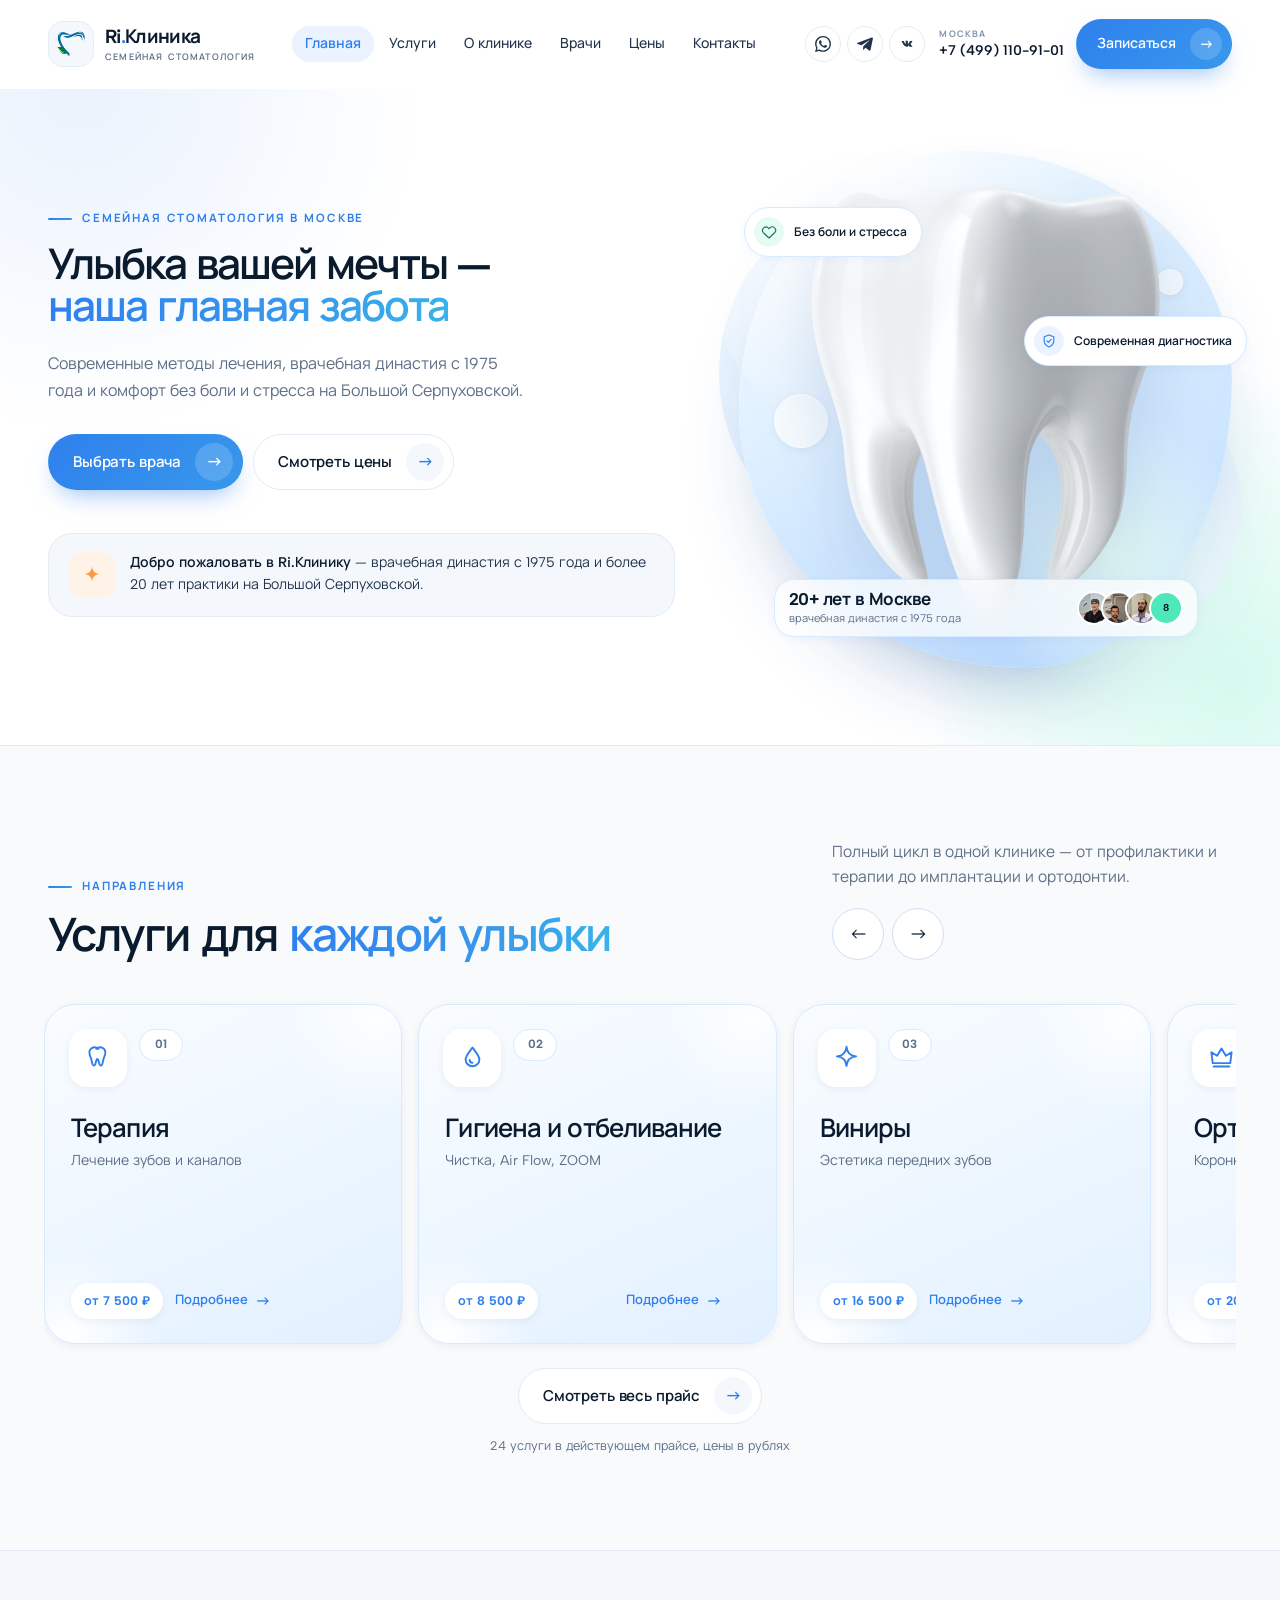
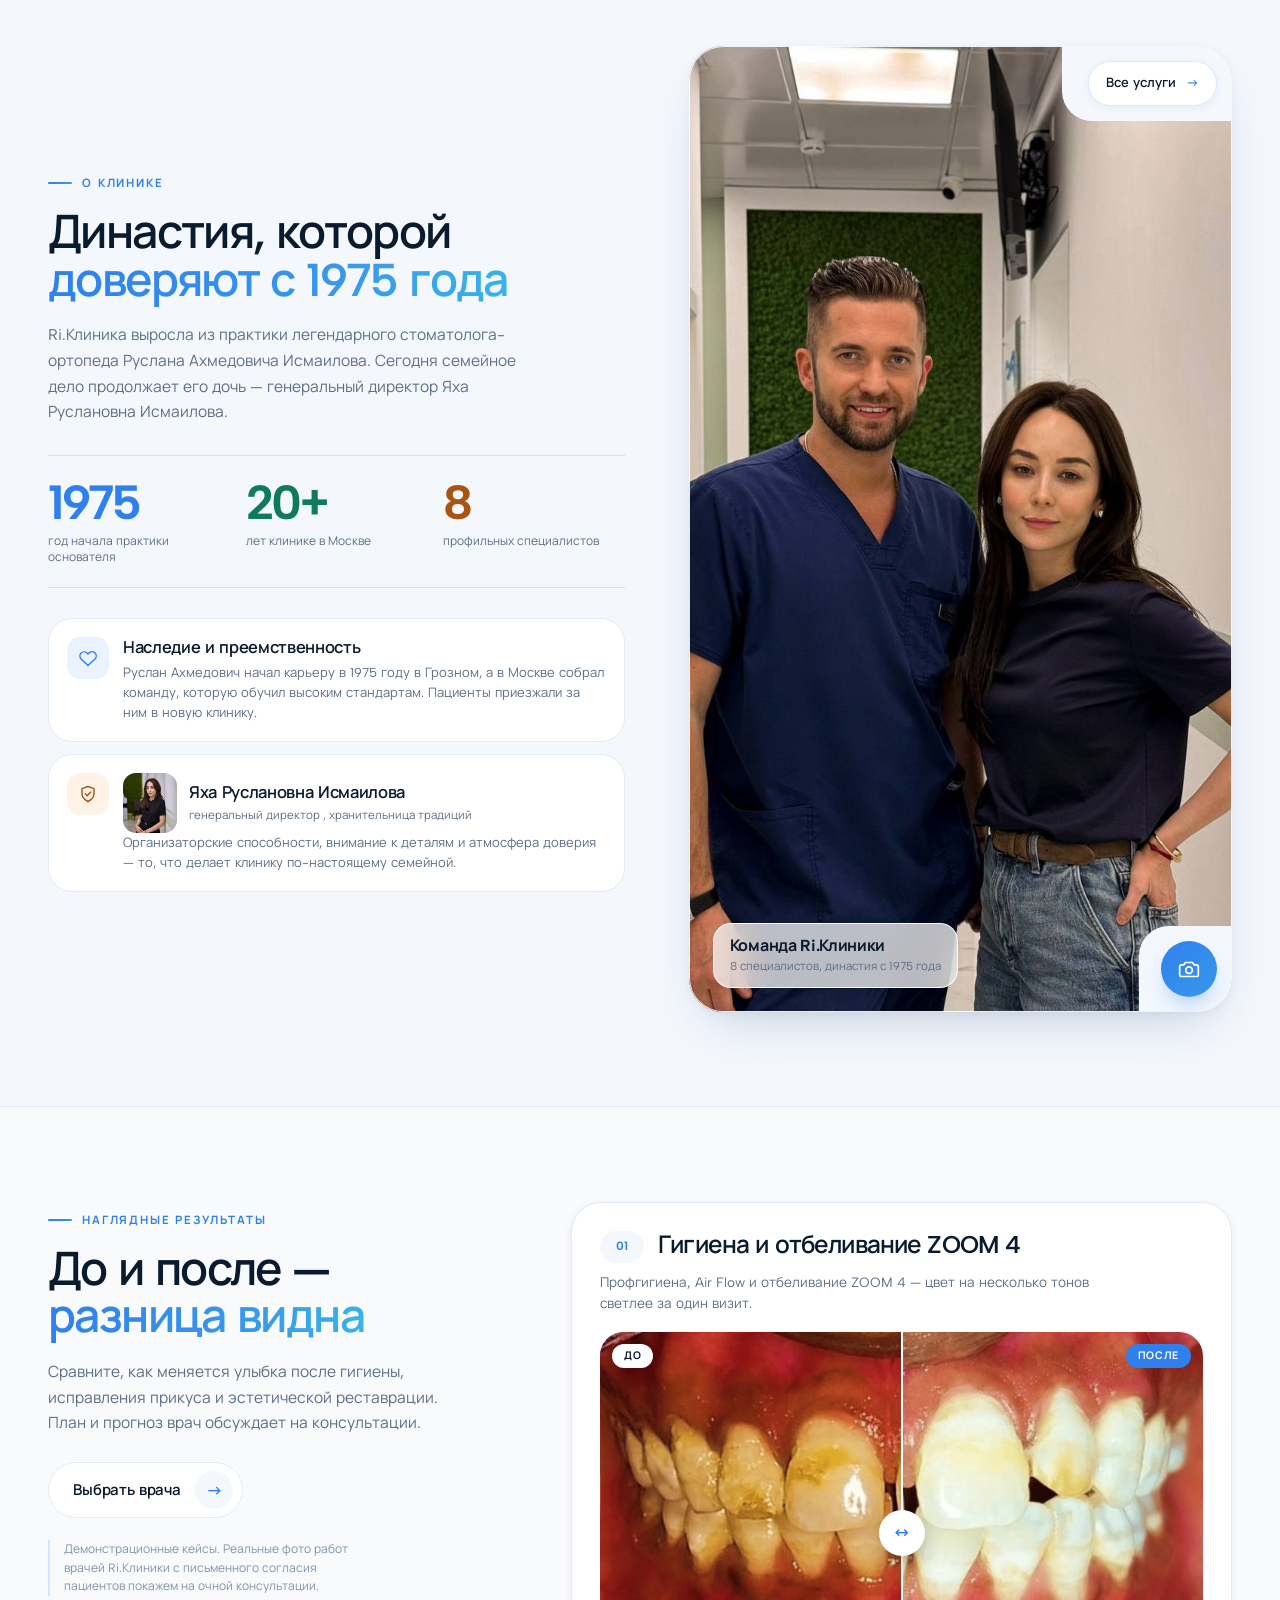
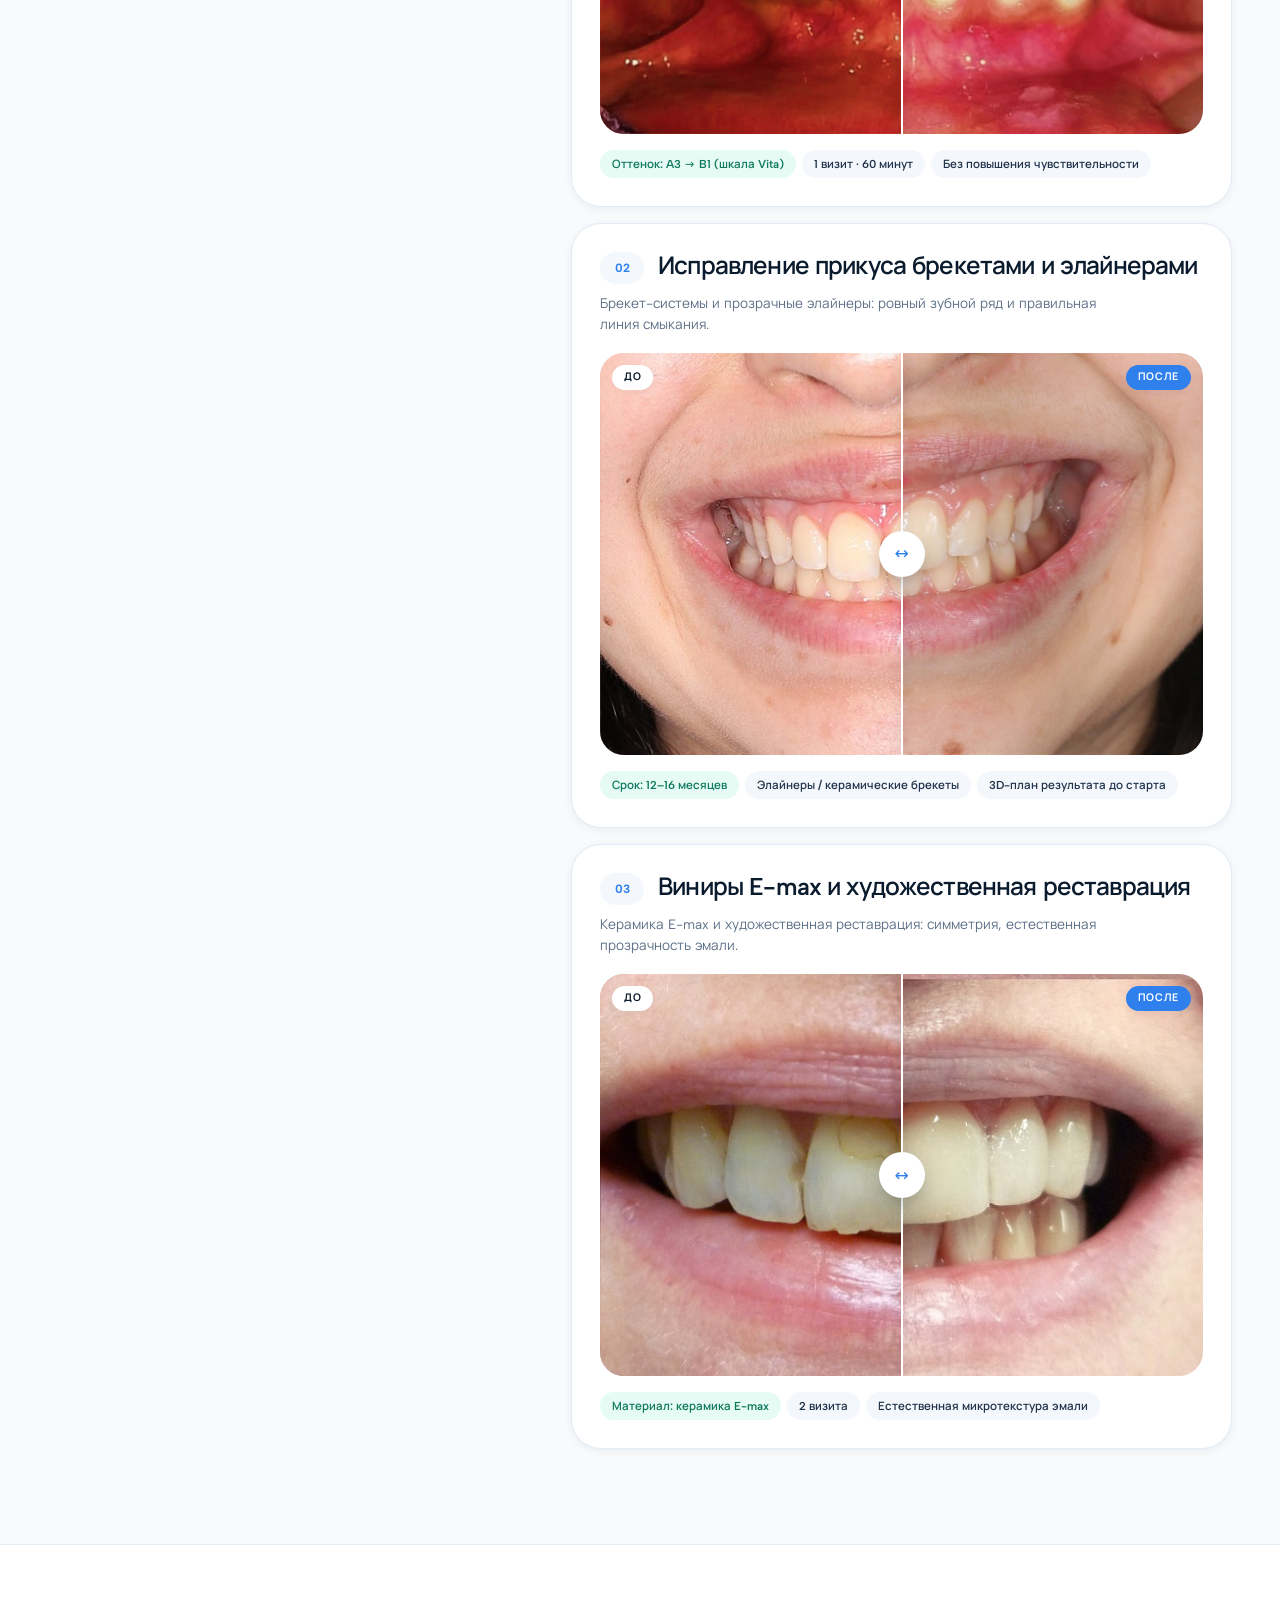
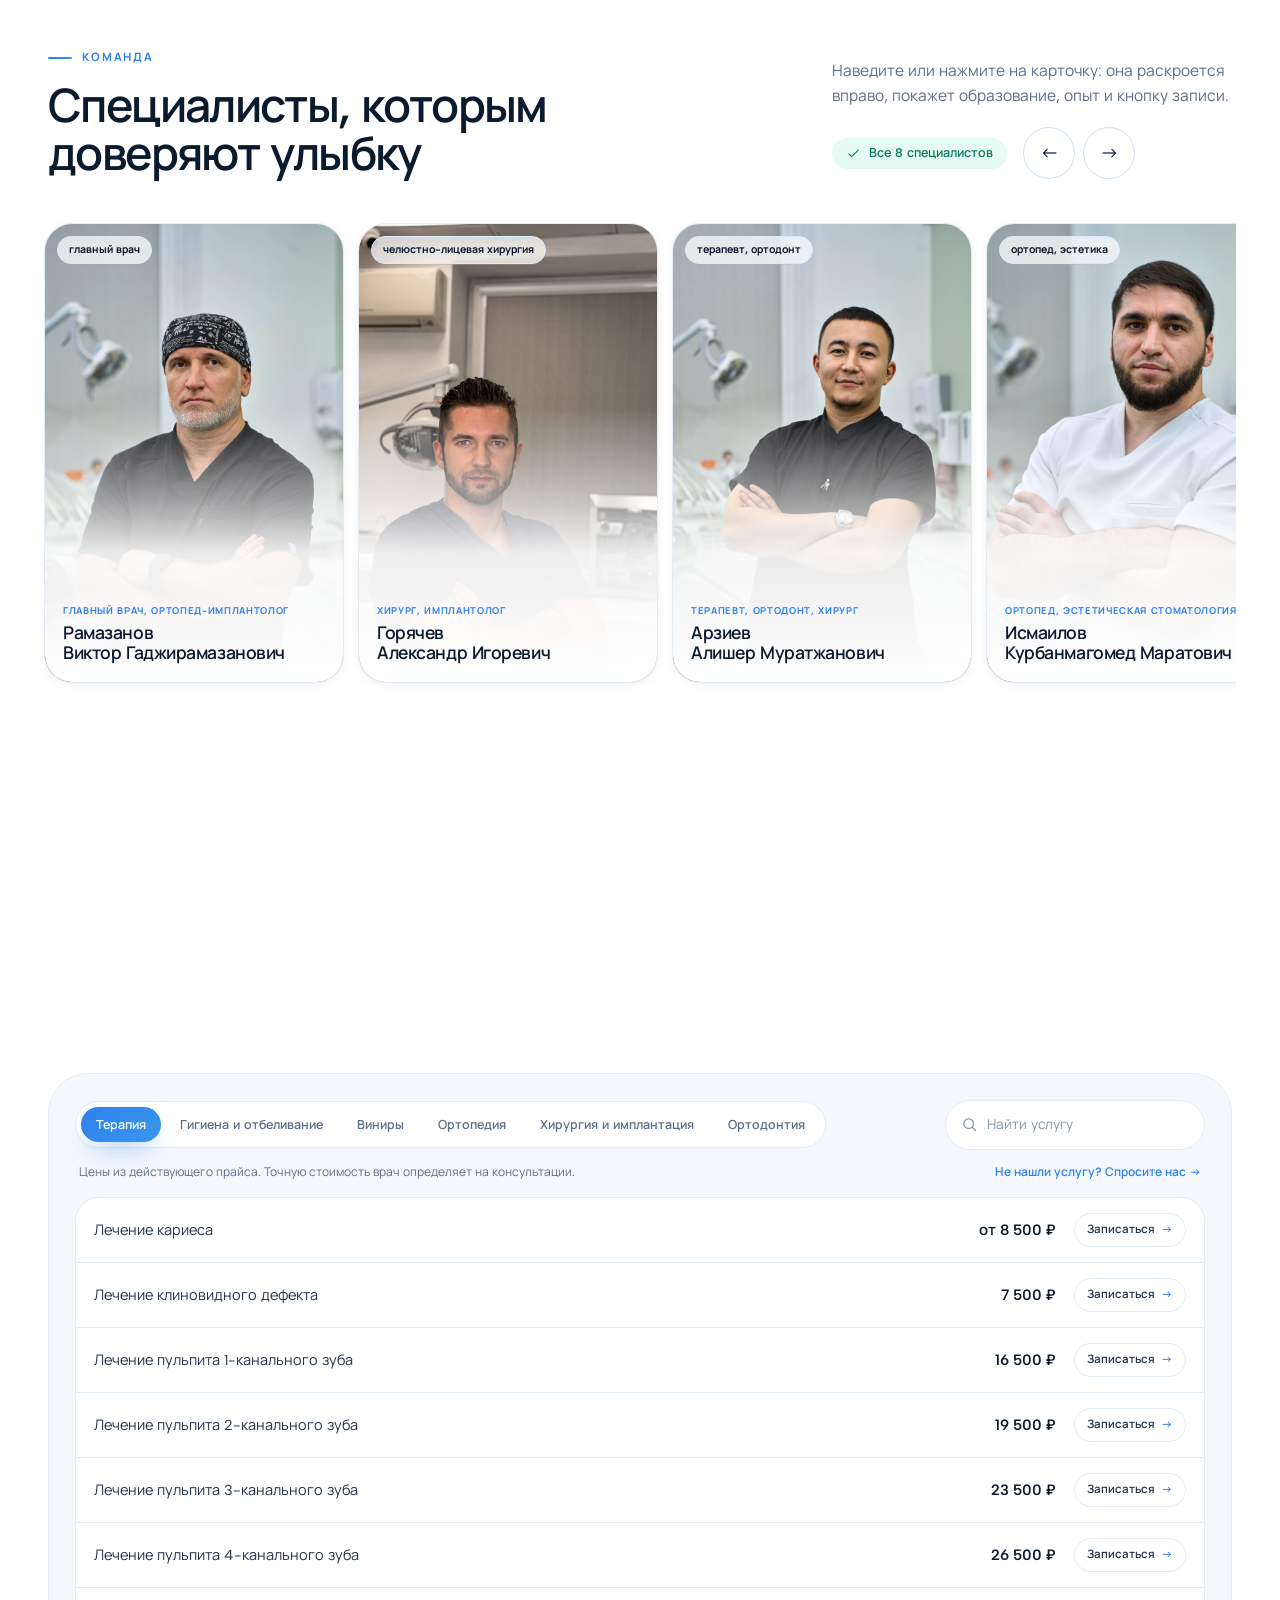
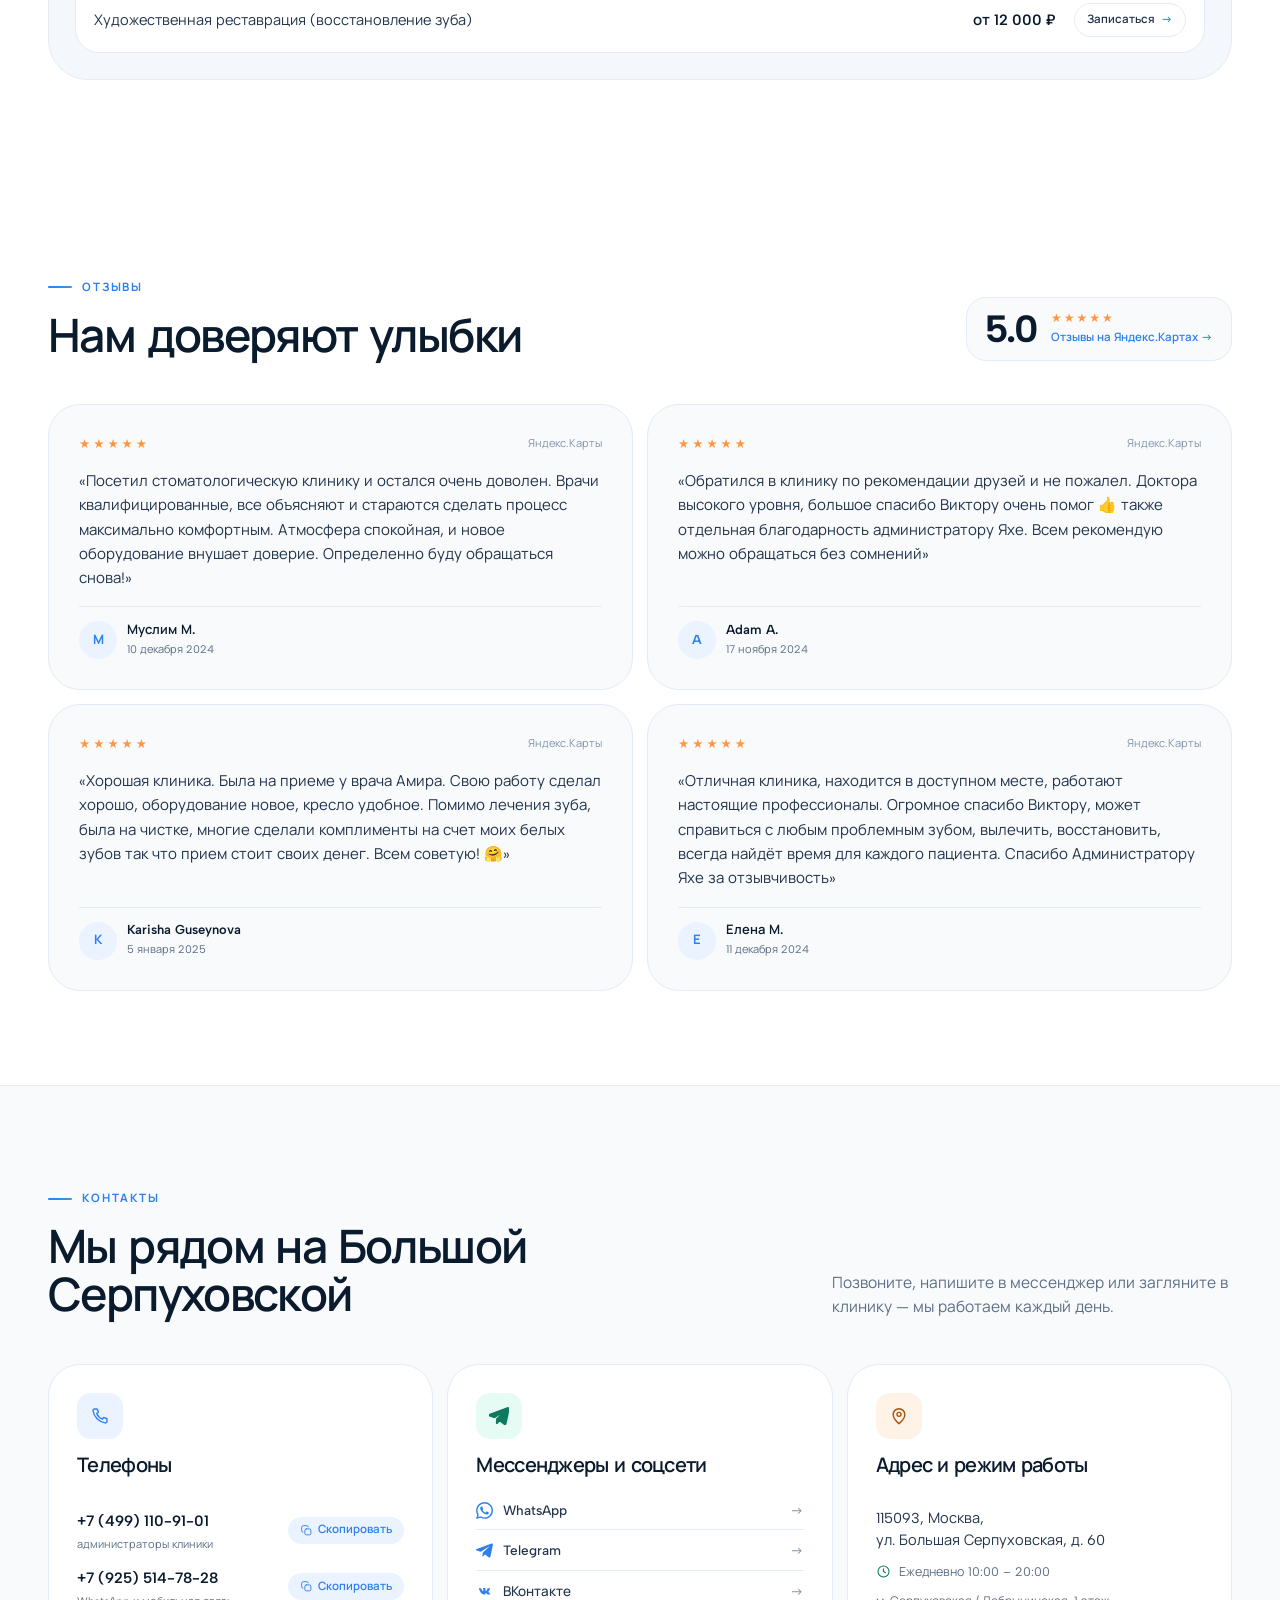
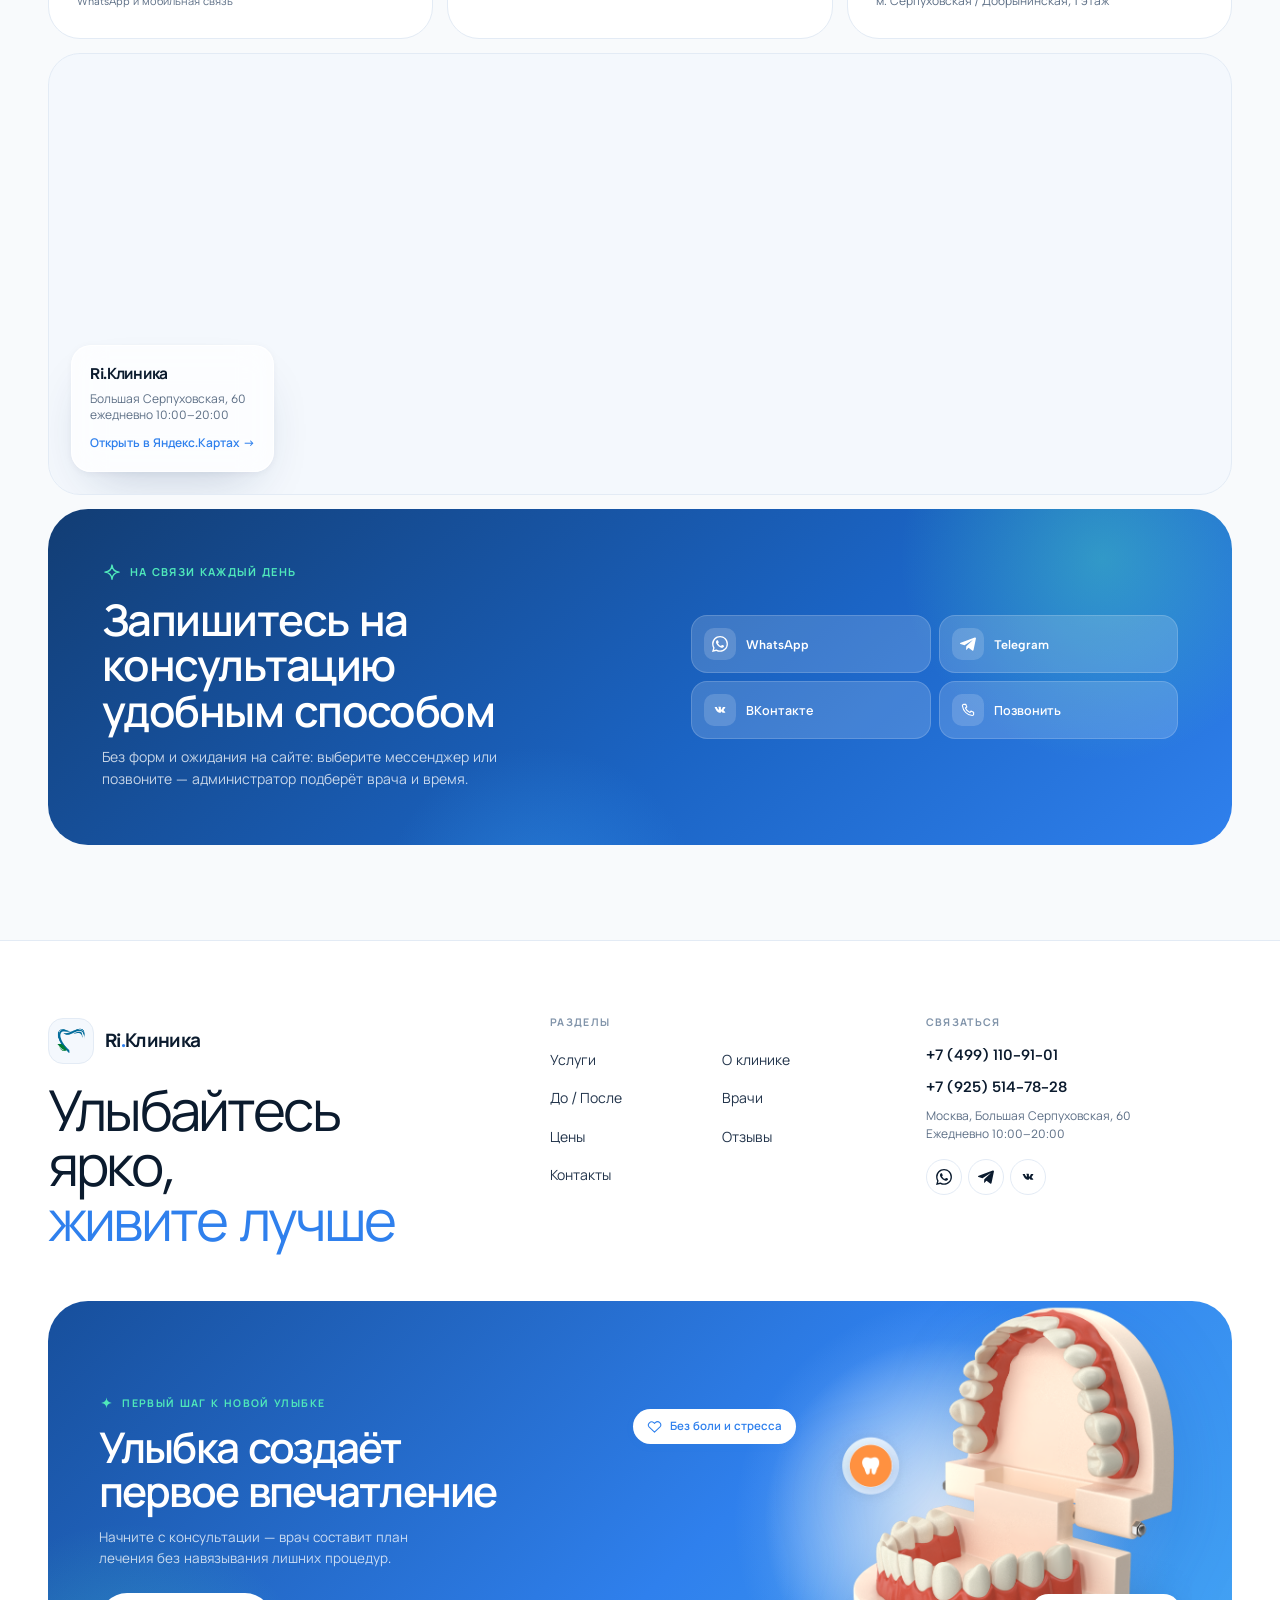
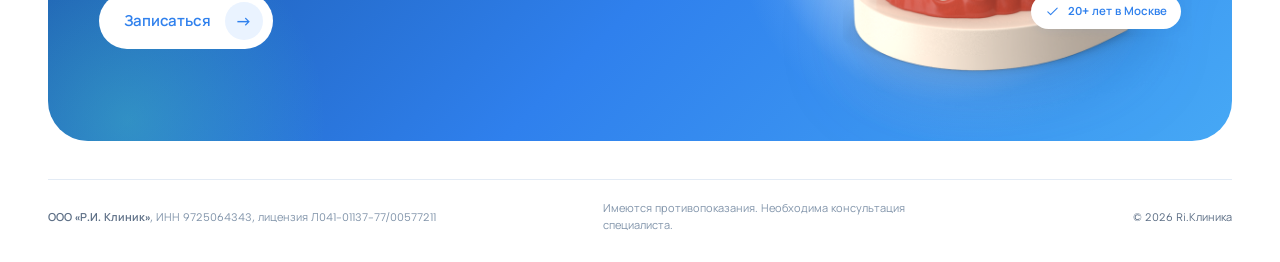
==== index.html @ 74e0e832 "Deploy R.Clinic demo" ====
<!doctype html>
<html lang="ru" class="no-js">
<head>
  <meta charset="utf-8">
  <meta name="viewport" content="width=device-width, initial-scale=1">
  <title>Ri.Клиника — семейная стоматология на Большой Серпуховской</title>
  <meta name="description" content="Семейная стоматология Ri.Клиника в Москве: лечение, имплантация, ортодонтия, гигиена и эстетика. Врачебная династия с 1975 года. Большая Серпуховская, 60. Ежедневно 10:00–20:00.">
  <meta name="theme-color" content="#ffffff">
  <link rel="icon" href="assets/logo.png" type="image/png">
  <link rel="preconnect" href="https://fonts.googleapis.com">
  <link rel="preconnect" href="https://fonts.gstatic.com" crossorigin>
  <link href="https://fonts.googleapis.com/css2?family=Albert+Sans:wght@400;500;600;700&family=Manrope:wght@400;500;600;700;800&display=swap" rel="stylesheet">
  <link rel="preload" as="image" href="assets/team-doctors-trio.jpg">
  <link rel="stylesheet" href="tokens.css">
  <link rel="stylesheet" href="base.css">
  <link rel="stylesheet" href="styles.css">
  <script>document.documentElement.classList.remove("no-js");document.documentElement.classList.add("js");</script>
</head>
<body>
  <a class="skip" href="#main">Перейти к содержанию</a>

  <svg xmlns="http://www.w3.org/2000/svg" aria-hidden="true" focusable="false" style="position:absolute;width:0;height:0;overflow:hidden">
    <symbol id="i-wa" viewBox="0 0 24 24"><path fill="currentColor" d="M17.47 14.38c-.3-.15-1.76-.87-2.03-.97-.27-.1-.47-.15-.67.15-.2.3-.77.97-.94 1.16-.17.2-.35.22-.64.08-.3-.15-1.26-.47-2.39-1.48-.88-.79-1.48-1.76-1.65-2.06-.18-.3-.02-.46.13-.6.13-.14.3-.35.44-.52.15-.17.2-.3.3-.5.1-.19.05-.37-.05-.52-.1-.15-.67-1.61-.92-2.2-.24-.58-.49-.5-.67-.51h-.57c-.2 0-.52.07-.79.37-.27.3-1.04 1.02-1.04 2.48s1.07 2.88 1.21 3.07c.15.2 2.1 3.2 5.08 4.49.71.3 1.26.49 1.69.62.71.23 1.36.2 1.87.12.57-.09 1.76-.72 2-1.41.25-.7.25-1.29.18-1.41-.08-.13-.28-.2-.58-.35M12.05 21.79h-.01a9.87 9.87 0 0 1-5.03-1.38l-.36-.21-3.74.98 1-3.65-.24-.37a9.86 9.86 0 0 1-1.51-5.26 9.9 9.9 0 0 1 9.89-9.89c2.64 0 5.12 1.03 6.99 2.9a9.83 9.83 0 0 1 2.89 6.99 9.9 9.9 0 0 1-9.88 9.89m8.41-18.3A11.82 11.82 0 0 0 12.05 0C5.5 0 .16 5.34.16 11.89c0 2.1.54 4.14 1.58 5.95L.06 24l6.3-1.65a11.88 11.88 0 0 0 5.69 1.45h.01c6.55 0 11.89-5.34 11.89-11.9 0-3.17-1.23-6.16-3.48-8.41"/></symbol>
    <symbol id="i-tg" viewBox="0 0 24 24"><path fill="currentColor" d="M23.91 3.79 20.3 20.84c-.25 1.21-.98 1.5-2 .94l-5.5-4.07-2.66 2.57c-.3.3-.55.56-1.1.56l.39-5.63L18.49 6.8c.4-.36-.09-.56-.63-.2L6.72 13.77.8 11.9c-1.28-.4-1.3-1.3.27-1.93L22.1 2.19c1.07-.4 2 .25 1.81 1.6Z"/></symbol>
    <symbol id="i-vk" viewBox="0 0 24 24"><path fill="currentColor" d="M12.79 16.24s.29-.03.44-.2c.13-.14.13-.42.13-.42s-.02-1.3.58-1.5c.58-.19 1.34 1.26 2.14 1.82.6.42 1.06.33 1.06.33l2.14-.03s1.12-.07.59-.95c-.04-.08-.31-.66-1.58-1.87-1.33-1.26-1.16-1.06.45-3.24.98-1.33 1.37-2.14 1.25-2.48-.12-.33-.84-.24-.84-.24l-2.4.01s-.18-.02-.31.06c-.13.08-.21.26-.21.26s-.39 1.04-.9 1.92c-1.07 1.85-1.5 1.95-1.68 1.83-.4-.27-.3-1.08-.3-1.65 0-1.8.27-2.55-.52-2.74-.26-.07-.46-.11-1.13-.12-.86-.01-1.6.01-2.01.21-.27.14-.48.44-.36.46.16.02.52.1.71.37.25.34.24 1.1.24 1.1s.14 2.11-.33 2.37c-.33.18-.77-.18-1.74-1.87-.49-.86-.86-1.81-.86-1.81s-.07-.18-.2-.27c-.16-.12-.37-.15-.37-.15l-2.29.01s-.34.01-.47.16c-.11.14-.01.41-.01.41s1.79 4.24 3.82 6.38c1.86 1.96 3.97 1.83 3.97 1.83h.95Z"/></symbol>
    <symbol id="i-phone" viewBox="0 0 24 24"><path d="M5.6 3.5h3l1.6 4-2.1 1.4a12.3 12.3 0 0 0 6.9 6.9l1.4-2.1 4 1.6v3a2 2 0 0 1-2.2 2A17.6 17.6 0 0 1 3.6 5.7a2 2 0 0 1 2-2.2Z"/></symbol>
    <symbol id="i-copy" viewBox="0 0 24 24"><rect x="9" y="9" width="11" height="11" rx="2.5"/><path d="M15 5.5A2.5 2.5 0 0 0 12.5 3H6.5A3.5 3.5 0 0 0 3 6.5v6A2.5 2.5 0 0 0 5.5 15"/></symbol>
    <symbol id="i-check" viewBox="0 0 24 24"><path d="m4.5 12.5 4.5 4.5L19.5 6.5"/></symbol>
    <symbol id="i-search" viewBox="0 0 24 24"><circle cx="10.8" cy="10.8" r="6.8"/><path d="m16 16 4.5 4.5"/></symbol>
    <symbol id="i-close" viewBox="0 0 24 24"><path d="m6 6 12 12M18 6 6 18"/></symbol>
    <symbol id="i-star" viewBox="0 0 24 24"><path fill="currentColor" d="m12 2.6 2.9 5.9 6.5.9-4.7 4.6 1.1 6.4-5.8-3-5.8 3 1.1-6.4L2.6 9.4l6.5-.9L12 2.6Z"/></symbol>
    <symbol id="i-shield" viewBox="0 0 24 24"><path d="M12 3 4.8 5.6v5.9c0 4.3 3 7.5 7.2 9.5 4.2-2 7.2-5.2 7.2-9.5V5.6L12 3Z"/><path d="m8.8 11.8 2.2 2.2 4.3-4.4"/></symbol>
    <symbol id="i-heart" viewBox="0 0 24 24"><path d="M20.4 5.9a5.1 5.1 0 0 0-7.2 0L12 7.1l-1.2-1.2a5.1 5.1 0 0 0-7.2 7.2L12 21l8.4-7.9a5.1 5.1 0 0 0 0-7.2Z"/></symbol>
    <symbol id="i-clock" viewBox="0 0 24 24"><circle cx="12" cy="12" r="8.8"/><path d="M12 7.5V12l3.2 2"/></symbol>
    <symbol id="i-pin" viewBox="0 0 24 24"><path d="M19 10.2c0 5.2-7 11-7 11s-7-5.8-7-11a7 7 0 0 1 14 0Z"/><circle cx="12" cy="10" r="2.4"/></symbol>
    <symbol id="i-camera" viewBox="0 0 24 24"><path d="M4.5 7.8h2.4l1.5-2.3h7.2l1.5 2.3h2.4a1.8 1.8 0 0 1 1.8 1.8v8.1a1.8 1.8 0 0 1-1.8 1.8h-15a1.8 1.8 0 0 1-1.8-1.8V9.6a1.8 1.8 0 0 1 1.8-1.8Z"/><circle cx="12" cy="13.2" r="3.3"/></symbol>
    <symbol id="i-spark" viewBox="0 0 24 24"><path d="M12 2.5c.5 5.4 3.1 8 8.5 8.5-5.4.5-8 3.1-8.5 8.5-.5-5.4-3.1-8-8.5-8.5 5.4-.5 8-3.1 8.5-8.5Z"/></symbol>
    <symbol id="i-tooth" viewBox="0 0 24 24"><path d="M12 4.3C10.4 3 8.2 2.5 6.4 3.4 4.2 4.6 3.5 7.2 4.2 9.6c.4 1.5 1.1 2.8 1.5 4.3.5 1.9.6 5 2.1 5.3 1.4.3 1.7-2.6 2.2-4.3.2-.7.5-1.6 1-1.6s.8.9 1 1.6c.5 1.7.8 4.6 2.2 4.3 1.5-.3 1.6-3.4 2.1-5.3.4-1.5 1.1-2.8 1.5-4.3.7-2.4 0-5-2.2-6.2-1.8-.9-4-.4-5.6.9Z"/></symbol>
    <symbol id="i-drop" viewBox="0 0 24 24"><path d="M12 3.2c3.1 4.2 6.1 7.4 6.1 10.5a6.1 6.1 0 0 1-12.2 0C5.9 10.6 8.9 7.4 12 3.2Z"/><path d="M9.5 14.2a2.6 2.6 0 0 0 2.4 2.5"/></symbol>
    <symbol id="i-crown" viewBox="0 0 24 24"><path d="M4.2 17 3 7.3l5.1 3.1L12 4l3.9 6.4L21 7.3 19.8 17H4.2Z"/><path d="M5 20h14"/></symbol>
    <symbol id="i-implant" viewBox="0 0 24 24"><path d="M9 3.5h6v4H9z"/><path d="M9.6 7.5h4.8l-.7 3H10.3z"/><path d="M10.3 10.5h3.4l-.6 3h-2.2z"/><path d="M11 13.5h2l-.5 3.5h-1z"/><path d="M12 17v3.5"/></symbol>
    <symbol id="i-align" viewBox="0 0 24 24"><path d="M4 8.5h16M4 15.5h16"/><path d="M8 5.5v6M16 5.5v6M9.5 12.5v6M14.5 12.5v6"/></symbol>
  </svg>

  <header class="site-header" data-header>
    <div class="container header__inner">
      <a class="brand" href="index.html" aria-label="Ri.Клиника — на главную">
        <span class="brand__mark"><img src="assets/logo.png" alt="" width="34" height="34"></span>
        <span class="brand__name">Ri<span class="brand__dot">.</span>Клиника<small class="brand__tag">семейная стоматология</small></span>
      </a>

      <nav class="nav" aria-label="Основная навигация">
        <a href="#top" aria-current="page">Главная</a>
        <a href="#services">Услуги</a>
        <a href="#about">О клинике</a>
        <a href="#doctors">Врачи</a>
        <a href="#prices">Цены</a>
        <a href="#contacts">Контакты</a>
      </nav>

      <div class="header__actions">
        <div class="header__social">
          <a class="social-btn" href="https://wa.me/79255147828" target="_blank" rel="noopener" aria-label="Ri.Клиника в WhatsApp"><svg class="icon icon--fill"><use href="#i-wa"/></svg></a>
          <a class="social-btn" href="https://t.me/+79255147828" target="_blank" rel="noopener" aria-label="Ri.Клиника в Telegram"><svg class="icon icon--fill"><use href="#i-tg"/></svg></a>
          <a class="social-btn" href="https://vk.com/search?c%5Bq%5D=%D0%A0.%D0%98.%20%D0%9A%D0%BB%D0%B8%D0%BD%D0%B8%D0%BA&c%5Bsection%5D=communities" target="_blank" rel="noopener" aria-label="Ri.Клиника во ВКонтакте"><svg class="icon icon--fill"><use href="#i-vk"/></svg></a>
        </div>
        <a class="header__phone" href="tel:+74991109101"><span>Москва</span>+7 (499) 110-91-01</a>
        <button class="btn btn--primary btn--compact" type="button" data-book>Записаться <span class="btn__arrow" aria-hidden="true">→</span></button>
        <button class="menu-toggle" type="button" data-menu-open aria-label="Открыть меню" aria-controls="mobile-drawer" aria-expanded="false">
          <span></span><span></span><span></span>
        </button>
      </div>
    </div>
  </header>

  <div class="drawer" id="mobile-drawer" data-drawer aria-hidden="true">
    <div class="drawer__scrim" data-menu-close></div>
    <div class="drawer__panel" inert tabindex="-1">
      <div class="drawer__head">
        <a class="brand" href="index.html" aria-label="Ri.Клиника — на главную">
          <span class="brand__mark"><img src="assets/logo.png" alt="" width="34" height="34"></span>
          <span class="brand__name">Ri<span class="brand__dot">.</span>Клиника</span>
        </a>
        <button class="drawer__close" type="button" data-menu-close aria-label="Закрыть меню">
          <svg class="icon"><use href="#i-close"/></svg>
        </button>
      </div>
      <nav class="drawer__nav" aria-label="Мобильная навигация">
        <a href="#top">Главная <span aria-hidden="true">→</span></a>
        <a href="#services">Услуги <span aria-hidden="true">→</span></a>
        <a href="#about">О клинике <span aria-hidden="true">→</span></a>
        <a href="#results">До / После <span aria-hidden="true">→</span></a>
        <a href="#doctors">Врачи <span aria-hidden="true">→</span></a>
        <a href="#prices">Цены <span aria-hidden="true">→</span></a>
        <a href="#reviews">Отзывы <span aria-hidden="true">→</span></a>
        <a href="#contacts">Контакты <span aria-hidden="true">→</span></a>
      </nav>
      <div class="drawer__contact">
        <a class="drawer__phone" href="tel:+74991109101">+7 (499) 110-91-01</a>
        <p class="drawer__note">Ежедневно с 10:00 до 20:00<br>Москва, Большая Серпуховская, 60</p>
        <button class="btn btn--primary" type="button" data-book>Записаться <span class="btn__arrow" aria-hidden="true">→</span></button>
        <div class="drawer__socials">
          <a class="social-btn" href="https://wa.me/79255147828" target="_blank" rel="noopener" aria-label="WhatsApp"><svg class="icon icon--fill"><use href="#i-wa"/></svg></a>
          <a class="social-btn" href="https://t.me/+79255147828" target="_blank" rel="noopener" aria-label="Telegram"><svg class="icon icon--fill"><use href="#i-tg"/></svg></a>
          <a class="social-btn" href="https://vk.com/search?c%5Bq%5D=%D0%A0.%D0%98.%20%D0%9A%D0%BB%D0%B8%D0%BD%D0%B8%D0%BA&c%5Bsection%5D=communities" target="_blank" rel="noopener" aria-label="ВКонтакте"><svg class="icon icon--fill"><use href="#i-vk"/></svg></a>
        </div>
      </div>
    </div>
  </div>

  <main id="main">
    <section class="hero" id="top" aria-labelledby="hero-title">
      <div class="container hero__grid">
        <div class="hero__copy" data-reveal>
          <p class="eyebrow">Семейная стоматология в Москве</p>
          <h1 id="hero-title">Улыбка вашей мечты —<br><span class="grad-text">наша главная забота</span></h1>
          <p class="hero__lead">Современные методы лечения, врачебная династия с 1975 года и комфорт без боли и стресса на Большой Серпуховской.</p>
          <div class="hero__actions">
            <a class="btn btn--primary" href="#doctors">Выбрать врача <span class="btn__arrow" aria-hidden="true">→</span></a>
            <a class="btn btn--ghost" href="#prices">Смотреть цены <span class="btn__arrow" aria-hidden="true">→</span></a>
          </div>
          <div class="hero__welcome">
            <span class="hero__star" aria-hidden="true"><svg class="icon"><use href="#i-spark"/></svg></span>
            <p><strong>Добро пожаловать в Ri.Клинику</strong> — врачебная династия с 1975 года и более 20 лет практики на Большой Серпуховской.</p>
          </div>
        </div>

        <div class="hero__visual" data-reveal>
          <div class="hero__cloud">
            <span class="hero__bubble hero__bubble--one" aria-hidden="true"></span>
            <span class="hero__bubble hero__bubble--two" aria-hidden="true"></span>
            <img class="hero__tooth" src="assets/tooth-3d.png" alt="3D-модель здорового зуба — символ Ri.Клиники" width="468" height="585" fetchpriority="high">
            <span class="chip chip--one"><span class="chip__icon"><svg class="icon"><use href="#i-heart"/></svg></span>Без боли и стресса</span>
            <span class="chip chip--two"><span class="chip__icon"><svg class="icon"><use href="#i-shield"/></svg></span>Современная диагностика</span>
            <div class="hero__badge">
              <div><strong>20+ лет в Москве</strong><span>врачебная династия с 1975 года</span></div>
              <div class="avatars" aria-hidden="true">
                <img src="assets/doctor-ramazanov-viktor.jpg" alt="" width="34" height="34">
                <img src="assets/doctor-goryachev-aleksandr.jpg" alt="" width="34" height="34">
                <img src="assets/doctor-mammaev-amir.jpg" alt="" width="34" height="34">
                <em>8</em>
              </div>
            </div>
          </div>
        </div>
      </div>
    </section>

    <section class="section directions" id="services" aria-labelledby="services-title">
      <div class="container">
        <div class="section__head" data-reveal>
          <div>
            <p class="eyebrow">Направления</p>
            <h2 id="services-title">Услуги для <span class="grad-text">каждой улыбки</span></h2>
          </div>
          <div class="section__aside">
            <p class="section__lead">Полный цикл в одной клинике — от профилактики и терапии до имплантации и ортодонтии.</p>
            <div class="carousel-nav" aria-label="Листать направления">
              <button class="carousel-btn" type="button" data-carousel-prev aria-label="Предыдущее направление">←</button>
              <button class="carousel-btn" type="button" data-carousel-next aria-label="Следующее направление">→</button>
            </div>
          </div>
        </div>

        <div class="directions__viewport" data-carousel data-reveal tabindex="0" aria-label="Направления клиники, прокручиваемая лента">
          <button class="direction-card" type="button" data-direction="therapy">
            <span class="direction-card__top">
              <span class="direction-card__icon"><svg class="icon"><use href="#i-tooth"/></svg></span>
              <span class="direction-card__num">01</span>
            </span>
            <span class="direction-card__body">
              <span class="direction-card__title">Терапия</span>
              <span class="direction-card__meta">Лечение зубов и каналов</span>
              <span class="direction-card__foot">
                <span class="direction-card__price">от 7 500 ₽</span>
                <span class="direction-card__more">Подробнее <span aria-hidden="true">→</span></span>
              </span>
            </span>
          </button>
          <button class="direction-card" type="button" data-direction="hygiene">
            <span class="direction-card__top">
              <span class="direction-card__icon"><svg class="icon"><use href="#i-drop"/></svg></span>
              <span class="direction-card__num">02</span>
            </span>
            <span class="direction-card__body">
              <span class="direction-card__title">Гигиена и отбеливание</span>
              <span class="direction-card__meta">Чистка, Air Flow, ZOOM</span>
              <span class="direction-card__foot">
                <span class="direction-card__price">от 8 500 ₽</span>
                <span class="direction-card__more">Подробнее <span aria-hidden="true">→</span></span>
              </span>
            </span>
          </button>
          <button class="direction-card" type="button" data-direction="aesthetic">
            <span class="direction-card__top">
              <span class="direction-card__icon"><svg class="icon"><use href="#i-spark"/></svg></span>
              <span class="direction-card__num">03</span>
            </span>
            <span class="direction-card__body">
              <span class="direction-card__title">Виниры</span>
              <span class="direction-card__meta">Эстетика передних зубов</span>
              <span class="direction-card__foot">
                <span class="direction-card__price">от 16 500 ₽</span>
                <span class="direction-card__more">Подробнее <span aria-hidden="true">→</span></span>
              </span>
            </span>
          </button>
          <button class="direction-card" type="button" data-direction="prosthetics">
            <span class="direction-card__top">
              <span class="direction-card__icon"><svg class="icon"><use href="#i-crown"/></svg></span>
              <span class="direction-card__num">04</span>
            </span>
            <span class="direction-card__body">
              <span class="direction-card__title">Ортопедия</span>
              <span class="direction-card__meta">Коронки и протезы</span>
              <span class="direction-card__foot">
                <span class="direction-card__price">от 20 000 ₽</span>
                <span class="direction-card__more">Подробнее <span aria-hidden="true">→</span></span>
              </span>
            </span>
          </button>
          <button class="direction-card" type="button" data-direction="surgery">
            <span class="direction-card__top">
              <span class="direction-card__icon"><svg class="icon"><use href="#i-implant"/></svg></span>
              <span class="direction-card__num">05</span>
            </span>
            <span class="direction-card__body">
              <span class="direction-card__title">Хирургия и имплантация</span>
              <span class="direction-card__meta">Удаление, Dentium, Straumann</span>
              <span class="direction-card__foot">
                <span class="direction-card__price">от 6 500 ₽</span>
                <span class="direction-card__more">Подробнее <span aria-hidden="true">→</span></span>
              </span>
            </span>
          </button>
          <button class="direction-card" type="button" data-direction="orthodontics">
            <span class="direction-card__top">
              <span class="direction-card__icon"><svg class="icon"><use href="#i-align"/></svg></span>
              <span class="direction-card__num">06</span>
            </span>
            <span class="direction-card__body">
              <span class="direction-card__title">Ортодонтия</span>
              <span class="direction-card__meta">Брекеты и элайнеры</span>
              <span class="direction-card__foot">
                <span class="direction-card__price">от 160 000 ₽</span>
                <span class="direction-card__more">Подробнее <span aria-hidden="true">→</span></span>
              </span>
            </span>
          </button>
        </div>

        <div class="directions__foot">
          <a class="btn btn--ghost" href="#prices">Смотреть весь прайс <span class="btn__arrow" aria-hidden="true">→</span></a>
          <p>24 услуги в действующем прайсе, цены в рублях</p>
        </div>
      </div>
    </section>

    <section class="section about" id="about" aria-labelledby="about-title">
      <div class="container about__grid">
        <div class="about__copy" data-reveal>
          <p class="eyebrow">О клинике</p>
          <h2 id="about-title">Династия, которой <span class="grad-text">доверяют с 1975 года</span></h2>
          <p class="about__lead">Ri.Клиника выросла из практики легендарного стоматолога-ортопеда Руслана Ахмедовича Исмаилова. Сегодня семейное дело продолжает его дочь — генеральный директор Яха Руслановна Исмаилова.</p>

          <div class="about__stats">
            <div class="about__stat"><strong data-count="1975">1975</strong><span>год начала практики основателя</span></div>
            <div class="about__stat"><strong data-count="20" data-suffix="+">20+</strong><span>лет клинике в Москве</span></div>
            <div class="about__stat"><strong data-count="8">8</strong><span>профильных специалистов</span></div>
          </div>

          <div class="about__cards">
            <article class="about-card">
              <span class="about-card__icon" aria-hidden="true"><svg class="icon"><use href="#i-heart"/></svg></span>
              <div>
                <h3>Наследие и преемственность</h3>
                <p>Руслан Ахмедович начал карьеру в 1975 году в Грозном, а в Москве собрал команду, которую обучил высоким стандартам. Пациенты приезжали за ним в новую клинику.</p>
              </div>
            </article>
            <article class="about-card">
              <span class="about-card__icon" aria-hidden="true"><svg class="icon"><use href="#i-shield"/></svg></span>
              <div>
                <div class="about-card__person">
                  <img src="assets/director-ismailova-yakha.jpg" alt="Яха Руслановна Исмаилова, генеральный директор Ri.Клиники" width="54" height="60" loading="lazy">
                  <div>
                    <h3>Яха Руслановна Исмаилова</h3>
                    <span>генеральный директор , хранительница традиций</span>
                  </div>
                </div>
                <p>Организаторские способности, внимание к деталям и атмосфера доверия — то, что делает клинику по-настоящему семейной.</p>
              </div>
            </article>
          </div>
        </div>

        <div class="about__visual" data-reveal>
          <figure class="about__frame">
            <img src="assets/team-goryachev-yakha.jpg" alt="Александр Горячев и генеральный директор Яха Руслановна Исмаилова в клинике" width="720" height="1280" loading="lazy">
            <figcaption class="about__caption">
              <strong>Команда Ri.Клиники</strong>
              <span>8 специалистов, династия с 1975 года</span>
            </figcaption>
            <div class="about__notch about__notch--top">
              <a class="about__services" href="#services">Все услуги <span aria-hidden="true">→</span></a>
            </div>
            <div class="about__notch about__notch--bottom">
              <button class="about__gallery" type="button" data-gallery aria-label="Открыть фотогалерею кабинетов">
                <svg class="icon"><use href="#i-camera"/></svg>
              </button>
            </div>
          </figure>
        </div>
      </div>
    </section>

    <section class="section results" id="results" aria-labelledby="results-title">
      <div class="container results__grid">
        <div class="results__intro">
          <p class="eyebrow">Наглядные результаты</p>
          <h2 id="results-title">До и после — <span class="grad-text">разница видна</span></h2>
          <p class="results__lead">Сравните, как меняется улыбка после гигиены, исправления прикуса и эстетической реставрации. План и прогноз врач обсуждает на консультации.</p>
          <a class="btn btn--ghost" href="#doctors">Выбрать врача <span class="btn__arrow" aria-hidden="true">→</span></a>
          <p class="results__note">Демонстрационные кейсы. Реальные фото работ врачей Ri.Клиники с письменного согласия пациентов покажем на очной консультации.</p>
        </div>

        <div class="results__list">
          <article class="result-card" data-reveal>
            <div class="result-card__head">
              <span class="result-card__num">01</span>
              <h3>Гигиена и отбеливание ZOOM 4</h3>
            </div>
            <p class="result-card__desc">Профгигиена, Air Flow и отбеливание ZOOM 4 — цвет на несколько тонов светлее за один визит.</p>
            <div class="ba-slider" data-compare style="--pos: 50%">
              <figure class="ba-slider__layer ba-slider__layer--after">
                <img src="assets/case-1-after.jpg" alt="Улыбка после профессиональной гигиены и отбеливания ZOOM 4: естественный белый оттенок B1" width="750" height="438" loading="lazy" decoding="async">
              </figure>
              <figure class="ba-slider__layer ba-slider__layer--before" aria-hidden="true">
                <img src="assets/case-1-before.jpg" alt="" width="750" height="435" loading="lazy" decoding="async">
              </figure>
              <span class="ba-slider__tag ba-slider__tag--before">До</span>
              <span class="ba-slider__tag ba-slider__tag--after">После</span>
              <span class="ba-slider__line" aria-hidden="true"><span class="ba-slider__grip">↔</span></span>
              <input class="ba-slider__range" type="range" min="0" max="100" step="1" value="50" aria-label="Сравнение до и после: гигиена и отбеливание ZOOM 4">
            </div>
            <ul class="result-card__facts">
              <li>Оттенок: A3 <span aria-hidden="true">→</span> B1 (шкала Vita)</li>
              <li>1 визит · 60 минут</li>
              <li>Без повышения чувствительности</li>
            </ul>
          </article>

          <article class="result-card" data-reveal>
            <div class="result-card__head">
              <span class="result-card__num">02</span>
              <h3>Исправление прикуса брекетами и элайнерами</h3>
            </div>
            <p class="result-card__desc">Брекет-системы и прозрачные элайнеры: ровный зубной ряд и правильная линия смыкания.</p>
            <div class="ba-slider" data-compare style="--pos: 50%">
              <figure class="ba-slider__layer ba-slider__layer--after">
                <img src="assets/case-2-after.jpg" alt="Улыбка после ортодонтического лечения: ровный зубной ряд без аппарата" width="1400" height="851" loading="lazy" decoding="async">
              </figure>
              <figure class="ba-slider__layer ba-slider__layer--before" aria-hidden="true">
                <img src="assets/case-2-before.jpg" alt="" width="1400" height="697" loading="lazy" decoding="async">
              </figure>
              <span class="ba-slider__tag ba-slider__tag--before">До</span>
              <span class="ba-slider__tag ba-slider__tag--after">После</span>
              <span class="ba-slider__line" aria-hidden="true"><span class="ba-slider__grip">↔</span></span>
              <input class="ba-slider__range" type="range" min="0" max="100" step="1" value="50" aria-label="Сравнение до и после: исправление прикуса">
            </div>
            <ul class="result-card__facts">
              <li>Срок: 12–16 месяцев</li>
              <li>Элайнеры / керамические брекеты</li>
              <li>3D-план результата до старта</li>
            </ul>
          </article>

          <article class="result-card" data-reveal>
            <div class="result-card__head">
              <span class="result-card__num">03</span>
              <h3>Виниры E-max и художественная реставрация</h3>
            </div>
            <p class="result-card__desc">Керамика E-max и художественная реставрация: симметрия, естественная прозрачность эмали.</p>
            <div class="ba-slider" data-compare style="--pos: 50%">
              <figure class="ba-slider__layer ba-slider__layer--after">
                <img src="assets/case-3-after.jpg" alt="Улыбка после установки керамических виниров E-max: ровный режущий край и светлая эмаль" width="1400" height="817" loading="lazy" decoding="async">
              </figure>
              <figure class="ba-slider__layer ba-slider__layer--before" aria-hidden="true">
                <img src="assets/case-3-before.jpg" alt="" width="1400" height="840" loading="lazy" decoding="async">
              </figure>
              <span class="ba-slider__tag ba-slider__tag--before">До</span>
              <span class="ba-slider__tag ba-slider__tag--after">После</span>
              <span class="ba-slider__line" aria-hidden="true"><span class="ba-slider__grip">↔</span></span>
              <input class="ba-slider__range" type="range" min="0" max="100" step="1" value="50" aria-label="Сравнение до и после: виниры E-max">
            </div>
            <ul class="result-card__facts">
              <li>Материал: керамика E-max</li>
              <li>2 визита</li>
              <li>Естественная микротекстура эмали</li>
            </ul>
          </article>
        </div>
      </div>
    </section>

    <section class="section doctors" id="doctors" aria-labelledby="doctors-title">
      <div class="container">
        <div class="section__head" data-reveal>
          <div>
            <p class="eyebrow">Команда</p>
            <h2 id="doctors-title">Специалисты, которым доверяют улыбку</h2>
          </div>
          <div class="section__aside">
            <p class="section__lead">Наведите или нажмите на карточку: она раскроется вправо, покажет образование, опыт и кнопку записи.</p>
            <div class="doctors__controls">
              <span class="badge-pill"><svg class="icon"><use href="#i-check"/></svg>Все 8 специалистов</span>
              <div class="carousel-nav" aria-label="Листать врачей">
                <button class="carousel-btn" type="button" data-doctors-prev aria-label="Предыдущий врач">←</button>
                <button class="carousel-btn" type="button" data-doctors-next aria-label="Следующий врач">→</button>
              </div>
            </div>
          </div>
        </div>

        <div class="doctors__track" data-doctors-carousel data-reveal tabindex="0" aria-label="Врачи клиники, прокручиваемая лента">
          <article class="doctor" role="group" tabindex="0" aria-expanded="false" aria-label="Рамазанов Виктор Гаджирамазанович, главный врач">
            <div class="doctor__media">
              <img class="doctor__photo" src="assets/doctor-ramazanov-viktor.jpg" alt="Рамазанов Виктор Гаджирамазанович" width="360" height="460" loading="lazy">
              <span class="doctor__years">главный врач</span>
              <div class="doctor__caption">
                <p class="doctor__role">главный врач, ортопед-имплантолог</p>
                <h3 class="doctor__name">Рамазанов<br>Виктор Гаджирамазанович</h3>
              </div>
            </div>
            <div class="doctor__panel">
              <button class="doctor__book" type="button" data-book data-doctor="Рамазанов Виктор Гаджирамазанович">Записаться <span aria-hidden="true">→</span></button>
              <dl class="doctor__details">
                <div><dt>Образование</dt><dd>МГМСУ им. А.И. Евдокимова, 2012–2020; ординатура по ортопедии.</dd></div>
                <div><dt>Опыт</dt><dd>Ортопедия, эндодонтия, хирургия и имплантация в полном объёме.</dd></div>
              </dl>
            </div>
          </article>

          <article class="doctor" role="group" tabindex="0" aria-expanded="false" aria-label="Горячев Александр Игоревич, стоматолог-хирург">
            <div class="doctor__media">
              <img class="doctor__photo" src="assets/doctor-goryachev-aleksandr.jpg" alt="Горячев Александр Игоревич" width="360" height="460" loading="lazy">
              <span class="doctor__years">челюстно-лицевая хирургия</span>
              <div class="doctor__caption">
                <p class="doctor__role">хирург, имплантолог</p>
                <h3 class="doctor__name">Горячев<br>Александр Игоревич</h3>
              </div>
            </div>
            <div class="doctor__panel">
              <button class="doctor__book" type="button" data-book data-doctor="Горячев Александр Игоревич">Записаться <span aria-hidden="true">→</span></button>
              <dl class="doctor__details">
                <div><dt>Образование</dt><dd>Сертификаты по имплантологии, пластической и реконструктивной хирургии.</dd></div>
                <div><dt>Опыт</dt><dd>Имплантация любой сложности, костная пластика, синус-лифтинг.</dd></div>
              </dl>
            </div>
          </article>

          <article class="doctor" role="group" tabindex="0" aria-expanded="false" aria-label="Арзиев Алишер Муратжанович, стоматолог-терапевт">
            <div class="doctor__media">
              <img class="doctor__photo" src="assets/doctor-arziev-alisher.jpg" alt="Арзиев Алишер Муратжанович" width="360" height="460" loading="lazy">
              <span class="doctor__years">терапевт, ортодонт</span>
              <div class="doctor__caption">
                <p class="doctor__role">терапевт, ортодонт, хирург</p>
                <h3 class="doctor__name">Арзиев<br>Алишер Муратжанович</h3>
              </div>
            </div>
            <div class="doctor__panel">
              <button class="doctor__book" type="button" data-book data-doctor="Арзиев Алишер Муратжанович">Записаться <span aria-hidden="true">→</span></button>
              <dl class="doctor__details">
                <div><dt>Образование</dt><dd>Ошский госуниверситет, 2008–2014; ординатура «Стоматолог-терапевт», 2014–2016.</dd></div>
                <div><dt>Опыт</dt><dd>Терапия, эндодонтия, имплантация, протезирование, брекет-системы.</dd></div>
              </dl>
            </div>
          </article>

          <article class="doctor" role="group" tabindex="0" aria-expanded="false" aria-label="Исмаилов Курбанмагомед Маратович, стоматолог-ортопед">
            <div class="doctor__media">
              <img class="doctor__photo" src="assets/doctor-ismailov-kurbanmagomed.jpg" alt="Исмаилов Курбанмагомед Маратович" width="360" height="460" loading="lazy">
              <span class="doctor__years">ортопед, эстетика</span>
              <div class="doctor__caption">
                <p class="doctor__role">ортопед, эстетическая стоматология</p>
                <h3 class="doctor__name">Исмаилов<br>Курбанмагомед Маратович</h3>
              </div>
            </div>
            <div class="doctor__panel">
              <button class="doctor__book" type="button" data-book data-doctor="Исмаилов Курбанмагомед Маратович">Записаться <span aria-hidden="true">→</span></button>
              <dl class="doctor__details">
                <div><dt>Образование</dt><dd>ДГМУ, 2013–2019; ординатура по ортопедической стоматологии, 2020–2022.</dd></div>
                <div><dt>Опыт</dt><dd>Коронки, виниры e.max, все виды протезирования.</dd></div>
              </dl>
            </div>
          </article>

          <article class="doctor" role="group" tabindex="0" aria-expanded="false" aria-label="Маммаев Амир Сагидович, стоматолог-терапевт">
            <div class="doctor__media">
              <img class="doctor__photo" src="assets/doctor-mammaev-amir.jpg" alt="Маммаев Амир Сагидович" width="360" height="460" loading="lazy">
              <span class="doctor__years">приём с 2014 года</span>
              <div class="doctor__caption">
                <p class="doctor__role">терапевт, хирургия и ортопедия</p>
                <h3 class="doctor__name">Маммаев<br>Амир Сагидович</h3>
              </div>
            </div>
            <div class="doctor__panel">
              <button class="doctor__book" type="button" data-book data-doctor="Маммаев Амир Сагидович">Записаться <span aria-hidden="true">→</span></button>
              <dl class="doctor__details">
                <div><dt>Образование</dt><dd>Зубной врач, 2011; профпереподготовка «Стоматология терапевтическая», 2019.</dd></div>
                <div><dt>Стаж</dt><dd>Стоматологический приём с 2014 года: терапия, хирургия, ортопедия.</dd></div>
              </dl>
            </div>
          </article>

          <article class="doctor" role="group" tabindex="0" aria-expanded="false" aria-label="Таукенов Азамат Владимирович, стоматолог-терапевт">
            <div class="doctor__media">
              <img class="doctor__photo" src="assets/doctor-taukenov-azamat.jpg" alt="Таукенов Азамат Владимирович" width="360" height="460" loading="lazy">
              <span class="doctor__years">РУДН, ординатура</span>
              <div class="doctor__caption">
                <p class="doctor__role">терапевт, ортопед</p>
                <h3 class="doctor__name">Таукенов<br>Азамат Владимирович</h3>
              </div>
            </div>
            <div class="doctor__panel">
              <button class="doctor__book" type="button" data-book data-doctor="Таукенов Азамат Владимирович">Записаться <span aria-hidden="true">→</span></button>
              <dl class="doctor__details">
                <div><dt>Образование</dt><dd>КБГУ, 2007–2012; интернатура 2012–2013; ординатура РУДН, 2013–2014.</dd></div>
                <div><dt>Опыт</dt><dd>Терапия, эндодонтия, сложное удаление, имплантация.</dd></div>
              </dl>
            </div>
          </article>

          <article class="doctor" role="group" tabindex="0" aria-expanded="false" aria-label="Урдиханова Белла Римихановна, врач-ортодонт">
            <div class="doctor__media">
              <img class="doctor__photo" src="assets/doctor-urdikhanova-bella.jpg" alt="Урдиханова Белла Римихановна" width="360" height="460" loading="lazy">
              <span class="doctor__years">ортодонтия</span>
              <div class="doctor__caption">
                <p class="doctor__role">врач-ортодонт</p>
                <h3 class="doctor__name">Урдиханова<br>Белла Римихановна</h3>
              </div>
            </div>
            <div class="doctor__panel">
              <button class="doctor__book" type="button" data-book data-doctor="Урдиханова Белла Римихановна">Записаться <span aria-hidden="true">→</span></button>
              <dl class="doctor__details">
                <div><dt>Опыт</dt><dd>Ортодонтический приём, брекет-системы и элайнеры.</dd></div>
                <div><dt>Образование и стаж</dt><dd>Уточните у администратора клиники.</dd></div>
              </dl>
            </div>
          </article>

          <article class="doctor" role="group" tabindex="0" aria-expanded="false" aria-label="Яндарова Хадижат Саид-Эминовна, стоматолог-терапевт">
            <div class="doctor__media">
              <img class="doctor__photo" src="assets/doctor-yandarova-khadizhat.jpg" alt="Яндарова Хадижат Саид-Эминовна" width="360" height="460" loading="lazy">
              <span class="doctor__years">терапия</span>
              <div class="doctor__caption">
                <p class="doctor__role">стоматолог-терапевт, хирург</p>
                <h3 class="doctor__name">Яндарова<br>Хадижат Саид-Эминовна</h3>
              </div>
            </div>
            <div class="doctor__panel">
              <button class="doctor__book" type="button" data-book data-doctor="Яндарова Хадижат Саид-Эминовна">Записаться <span aria-hidden="true">→</span></button>
              <dl class="doctor__details">
                <div><dt>Опыт</dt><dd>Терапевтический и хирургический приём.</dd></div>
                <div><dt>Образование и стаж</dt><dd>Уточните у администратора клиники.</dd></div>
              </dl>
            </div>
          </article>
        </div>
        <p class="doctors__hint">Листайте карточки в сторону →</p>
      </div>
    </section>

    <section class="section prices" id="prices" aria-labelledby="prices-title">
      <div class="container">
        <div class="section__head" data-reveal>
          <div>
            <p class="eyebrow">Прайс</p>
            <h2 id="prices-title">Прозрачные цены без сюрпризов</h2>
          </div>
          <div class="section__aside">
            <p class="section__lead">Все позиции действующего прайса клиники. Начните печатать название услуги — прайс найдёт её сам.</p>
          </div>
        </div>

        <div class="prices__panel" data-reveal>
          <div class="prices__toolbar">
            <div class="tabs" role="tablist" aria-label="Категории услуг" data-tabs></div>
            <div class="price-search">
              <svg class="icon" aria-hidden="true"><use href="#i-search"/></svg>
              <div class="price-search__field" role="searchbox" contenteditable="plaintext-only" spellcheck="false" autocapitalize="off" autocorrect="off" aria-label="Живой поиск по услугам" data-price-search data-placeholder="Найти услугу"></div>
              <button class="price-search__clear" type="button" data-search-clear aria-label="Очистить поиск" hidden>×</button>
            </div>
          </div>
          <div class="prices__meta">
            <p>Цены из действующего прайса. Точную стоимость врач определяет на консультации.</p>
            <button type="button" data-book>Не нашли услугу? Спросите нас →</button>
          </div>
          <div data-panels></div>
        </div>
      </div>
    </section>

    <section class="section reviews" id="reviews" aria-labelledby="reviews-title">
      <div class="container">
        <div class="section__head" data-reveal>
          <div>
            <p class="eyebrow">Отзывы</p>
            <h2 id="reviews-title">Нам доверяют улыбки</h2>
          </div>
          <div class="section__aside">
            <div class="rating">
              <span class="rating__score">5.0</span>
              <div class="rating__body">
                <span class="rating__stars" aria-label="Пять звёзд">★★★★★</span>
                <a href="https://yandex.ru/maps/org/r_i_klinik/193356953726/reviews/" target="_blank" rel="noopener">Отзывы на Яндекс.Картах →</a>
              </div>
            </div>
          </div>
        </div>

        <div class="reviews__grid" data-reveal>
          <article class="review">
            <div class="review__top"><span class="review__stars" aria-label="Оценка 5 из 5">★★★★★</span><span class="review__source">Яндекс.Карты</span></div>
            <blockquote>«Посетил стоматологическую клинику и остался очень доволен. Врачи квалифицированные, все объясняют и стараются сделать процесс максимально комфортным. Атмосфера спокойная, и новое оборудование внушает доверие. Определенно буду обращаться снова!»</blockquote>
            <div class="review__foot">
              <span class="review__avatar" aria-hidden="true">М</span>
              <div><span class="review__author">Муслим М.</span><span class="review__date">10 декабря 2024</span></div>
            </div>
          </article>
          <article class="review">
            <div class="review__top"><span class="review__stars" aria-label="Оценка 5 из 5">★★★★★</span><span class="review__source">Яндекс.Карты</span></div>
            <blockquote>«Обратился в клинику по рекомендации друзей и не пожалел. Доктора высокого уровня, большое спасибо Виктору очень помог 👍 также отдельная благодарность администратору Яхе. Всем рекомендую можно обращаться без сомнений»</blockquote>
            <div class="review__foot">
              <span class="review__avatar" aria-hidden="true">A</span>
              <div><span class="review__author">Adam A.</span><span class="review__date">17 ноября 2024</span></div>
            </div>
          </article>
          <article class="review">
            <div class="review__top"><span class="review__stars" aria-label="Оценка 5 из 5">★★★★★</span><span class="review__source">Яндекс.Карты</span></div>
            <blockquote>«Хорошая клиника. Была на приеме у врача Амира. Свою работу сделал хорошо, оборудование новое, кресло удобное. Помимо лечения зуба, была на чистке, многие сделали комплименты на счет моих белых зубов так что прием стоит своих денег. Всем советую! 🤗»</blockquote>
            <div class="review__foot">
              <span class="review__avatar" aria-hidden="true">К</span>
              <div><span class="review__author">Karisha Guseynova</span><span class="review__date">5 января 2025</span></div>
            </div>
          </article>
          <article class="review">
            <div class="review__top"><span class="review__stars" aria-label="Оценка 5 из 5">★★★★★</span><span class="review__source">Яндекс.Карты</span></div>
            <blockquote>«Отличная клиника, находится в доступном месте, работают настоящие профессионалы. Огромное спасибо Виктору, может справиться с любым проблемным зубом, вылечить, восстановить, всегда найдёт время для каждого пациента. Спасибо Администратору Яхе за отзывчивость»</blockquote>
            <div class="review__foot">
              <span class="review__avatar" aria-hidden="true">Е</span>
              <div><span class="review__author">Елена М.</span><span class="review__date">11 декабря 2024</span></div>
            </div>
          </article>
        </div>
      </div>
    </section>

    <section class="section contacts" id="contacts" aria-labelledby="contacts-title">
      <div class="container">
        <div class="section__head" data-reveal>
          <div>
            <p class="eyebrow">Контакты</p>
            <h2 id="contacts-title">Мы рядом на Большой Серпуховской</h2>
          </div>
          <div class="section__aside">
            <p class="section__lead">Позвоните, напишите в мессенджер или загляните в клинику — мы работаем каждый день.</p>
          </div>
        </div>

        <div class="contacts__grid" data-reveal>
          <article class="contact-card">
            <span class="contact-card__icon" aria-hidden="true"><svg class="icon"><use href="#i-phone"/></svg></span>
            <h3>Телефоны</h3>
            <div class="contact-card__body">
              <div class="contact-line">
                <div><a href="tel:+74991109101">+7 (499) 110-91-01</a><small>администраторы клиники</small></div>
                <button class="copy-btn" type="button" data-copy="+7 (499) 110-91-01"><svg class="icon"><use href="#i-copy"/></svg>Скопировать</button>
              </div>
              <div class="contact-line">
                <div><a href="tel:+79255147828">+7 (925) 514-78-28</a><small>WhatsApp и мобильная связь</small></div>
                <button class="copy-btn" type="button" data-copy="+7 (925) 514-78-28"><svg class="icon"><use href="#i-copy"/></svg>Скопировать</button>
              </div>
            </div>
          </article>

          <article class="contact-card">
            <span class="contact-card__icon contact-card__icon--mint" aria-hidden="true"><svg class="icon"><use href="#i-tg"/></svg></span>
            <h3>Мессенджеры и соцсети</h3>
            <div class="contact-socials">
              <a class="contact-social" href="https://wa.me/79255147828" target="_blank" rel="noopener"><svg class="icon icon--fill"><use href="#i-wa"/></svg>WhatsApp<span>→</span></a>
              <a class="contact-social" href="https://t.me/+79255147828" target="_blank" rel="noopener"><svg class="icon icon--fill"><use href="#i-tg"/></svg>Telegram<span>→</span></a>
              <a class="contact-social" href="https://vk.com/search?c%5Bq%5D=%D0%A0.%D0%98.%20%D0%9A%D0%BB%D0%B8%D0%BD%D0%B8%D0%BA&c%5Bsection%5D=communities" target="_blank" rel="noopener"><svg class="icon icon--fill"><use href="#i-vk"/></svg>ВКонтакте<span>→</span></a>
            </div>
          </article>

          <article class="contact-card">
            <span class="contact-card__icon contact-card__icon--orange" aria-hidden="true"><svg class="icon"><use href="#i-pin"/></svg></span>
            <h3>Адрес и режим работы</h3>
            <div class="contact-card__body">
              <p class="contact-address">115093, Москва,<br>ул. Большая Серпуховская, д. 60</p>
              <p class="contact-hours"><svg class="icon"><use href="#i-clock"/></svg>Ежедневно 10:00 – 20:00</p>
              <p class="contact-address contact-address--small">м. Серпуховская / Добрынинская, 1 этаж</p>
            </div>
          </article>
        </div>

        <div class="map" data-reveal>
          <iframe src="https://yandex.ru/map-widget/v1/?ll=37.62560%2C55.71950&amp;z=17&amp;pt=37.62560,55.71950,pm2blm" title="Ri.Клиника на карте Яндекс" loading="lazy" allowfullscreen></iframe>
          <div class="map__card">
            <strong>Ri.Клиника</strong>
            <span>Большая Серпуховская, 60<br>ежедневно 10:00–20:00</span>
            <a href="https://yandex.ru/maps/org/r_i_klinik/193356953726/" target="_blank" rel="noopener">Открыть в Яндекс.Картах →</a>
          </div>
        </div>

        <div class="cta-band" data-reveal>
          <div>
            <span class="cta-band__label"><svg class="icon"><use href="#i-spark"/></svg>На связи каждый день</span>
            <h2>Запишитесь на консультацию удобным способом</h2>
            <p>Без форм и ожидания на сайте: выберите мессенджер или позвоните — администратор подберёт врача и время.</p>
          </div>
          <div class="quick-grid">
            <a class="quick" href="https://wa.me/79255147828" target="_blank" rel="noopener"><span class="quick__icon"><svg class="icon icon--fill"><use href="#i-wa"/></svg></span>WhatsApp</a>
            <a class="quick" href="https://t.me/+79255147828" target="_blank" rel="noopener"><span class="quick__icon"><svg class="icon icon--fill"><use href="#i-tg"/></svg></span>Telegram</a>
            <a class="quick" href="https://vk.com/search?c%5Bq%5D=%D0%A0.%D0%98.%20%D0%9A%D0%BB%D0%B8%D0%BD%D0%B8%D0%BA&c%5Bsection%5D=communities" target="_blank" rel="noopener"><span class="quick__icon"><svg class="icon icon--fill"><use href="#i-vk"/></svg></span>ВКонтакте</a>
            <a class="quick" href="tel:+74991109101"><span class="quick__icon"><svg class="icon"><use href="#i-phone"/></svg></span>Позвонить</a>
          </div>
        </div>
      </div>
    </section>
  </main>

  <footer class="site-footer">
    <div class="container">
      <div class="footer__top">
        <div class="footer__col">
          <a class="brand" href="index.html" aria-label="Ri.Клиника — на главную">
            <span class="brand__mark"><img src="assets/logo.png" alt="" width="34" height="34"></span>
            <span class="brand__name">Ri<span class="brand__dot">.</span>Клиника</span>
          </a>
          <p class="footer__slogan">Улыбайтесь ярко,<br><span>живите лучше</span></p>
        </div>
        <div class="footer__col">
          <h2>Разделы</h2>
          <nav class="footer__nav" aria-label="Навигация в подвале">
            <a href="#services">Услуги</a>
            <a href="#about">О клинике</a>
            <a href="#results">До / После</a>
            <a href="#doctors">Врачи</a>
            <a href="#prices">Цены</a>
            <a href="#reviews">Отзывы</a>
            <a href="#contacts">Контакты</a>
          </nav>
        </div>
        <div class="footer__col">
          <h2>Связаться</h2>
          <div class="footer__contact">
            <a href="tel:+74991109101">+7 (499) 110-91-01</a>
            <a href="tel:+79255147828">+7 (925) 514-78-28</a>
            <span>Москва, Большая Серпуховская, 60<br>Ежедневно 10:00–20:00</span>
            <div class="footer__socials">
              <a class="social-btn" href="https://wa.me/79255147828" target="_blank" rel="noopener" aria-label="WhatsApp"><svg class="icon icon--fill"><use href="#i-wa"/></svg></a>
              <a class="social-btn" href="https://t.me/+79255147828" target="_blank" rel="noopener" aria-label="Telegram"><svg class="icon icon--fill"><use href="#i-tg"/></svg></a>
              <a class="social-btn" href="https://vk.com/search?c%5Bq%5D=%D0%A0.%D0%98.%20%D0%9A%D0%BB%D0%B8%D0%BD%D0%B8%D0%BA&c%5Bsection%5D=communities" target="_blank" rel="noopener" aria-label="ВКонтакте"><svg class="icon icon--fill"><use href="#i-vk"/></svg></a>
            </div>
          </div>
        </div>
      </div>

      <div class="footer__promo" data-reveal>
        <div class="footer__promo-copy">
          <span class="footer__promo-label"><svg class="icon"><use href="#i-spark"/></svg>Первый шаг к новой улыбке</span>
          <h3>Улыбка создаёт<br>первое впечатление</h3>
          <p>Начните с консультации — врач составит план лечения без навязывания лишних процедур.</p>
          <button class="btn btn--light" type="button" data-book>Записаться <span class="btn__arrow" aria-hidden="true">→</span></button>
        </div>
        <div class="footer__promo-art" aria-hidden="true">
          <span class="footer__promo-glow"></span>
          <img src="assets/jaw-3d.png" alt="" width="767" height="864" loading="lazy">
          <span class="promo-chip promo-chip--one"><svg class="icon"><use href="#i-heart"/></svg>Без боли и стресса</span>
          <span class="promo-chip promo-chip--two"><svg class="icon"><use href="#i-check"/></svg>20+ лет в Москве</span>
        </div>
      </div>

      <div class="footer__legal">
        <p><strong>ООО «Р.И. Клиник»</strong>, ИНН 9725064343, лицензия Л041-01137-77/00577211</p>
        <p class="legal-disclaimer">Имеются противопоказания. Необходима консультация специалиста.</p>
        <p class="legal-copy">© 2026 Ri.Клиника</p>
      </div>
    </div>
  </footer>

  <dialog class="modal" id="booking-dialog" aria-labelledby="booking-title">
    <div class="modal__panel" tabindex="-1">
      <button class="modal__close" type="button" data-close aria-label="Закрыть окно"><svg class="icon"><use href="#i-close"/></svg></button>
      <p class="eyebrow">Быстрая запись</p>
      <h2 id="booking-title">Быстрая запись в Ri.Клинику</h2>
      <p class="modal__context" id="booking-context">Выберите удобный способ связи — администратор клиники ответит ежедневно с 10:00 до 20:00.</p>

      <div class="channels">
        <a class="channel channel--wa" id="booking-wa" href="https://wa.me/79255147828" target="_blank" rel="noopener">
          <span class="channel__icon"><svg class="icon icon--fill"><use href="#i-wa"/></svg></span>
          <span class="channel__text"><strong>WhatsApp</strong><small>Готовое сообщение</small></span>
          <span class="channel__arrow" aria-hidden="true">→</span>
        </a>
        <a class="channel channel--tg" href="https://t.me/+79255147828" target="_blank" rel="noopener">
          <span class="channel__icon"><svg class="icon icon--fill"><use href="#i-tg"/></svg></span>
          <span class="channel__text"><strong>Telegram</strong><small>Написать клинике</small></span>
          <span class="channel__arrow" aria-hidden="true">→</span>
        </a>
        <a class="channel channel--vk" href="https://vk.com/search?c%5Bq%5D=%D0%A0.%D0%98.%20%D0%9A%D0%BB%D0%B8%D0%BD%D0%B8%D0%BA&c%5Bsection%5D=communities" target="_blank" rel="noopener">
          <span class="channel__icon"><svg class="icon icon--fill"><use href="#i-vk"/></svg></span>
          <span class="channel__text"><strong>ВКонтакте</strong><small>Сообщество клиники</small></span>
          <span class="channel__arrow" aria-hidden="true">→</span>
        </a>
        <a class="channel channel--phone" id="booking-phone" href="tel:+74991109101">
          <span class="channel__icon"><svg class="icon"><use href="#i-phone"/></svg></span>
          <span class="channel__text"><strong>Позвонить</strong><small>+7 (499) 110-91-01</small></span>
          <span class="channel__arrow" aria-hidden="true">→</span>
        </a>
      </div>

      <div class="modal__phones">
        <p class="modal__label">Позвонить или скопировать номер</p>
        <div class="phone-line">
          <a href="tel:+74991109101">+7 (499) 110-91-01</a>
          <button class="copy-btn" type="button" data-copy="+7 (499) 110-91-01"><svg class="icon"><use href="#i-copy"/></svg>Скопировать</button>
        </div>
        <div class="phone-line">
          <a href="tel:+79255147828">+7 (925) 514-78-28</a>
          <button class="copy-btn" type="button" data-copy="+7 (925) 514-78-28"><svg class="icon"><use href="#i-copy"/></svg>Скопировать</button>
        </div>
      </div>

      <p class="modal__note">Сайт не собирает персональные данные: запись и общение происходят в выбранном вами мессенджере или по телефону.</p>
    </div>
  </dialog>

  <dialog class="modal" id="direction-dialog" aria-labelledby="direction-title">
    <div class="modal__panel modal__panel--wide" tabindex="-1">
      <button class="modal__close" type="button" data-close aria-label="Закрыть окно"><svg class="icon"><use href="#i-close"/></svg></button>
      <p class="eyebrow">Направление</p>
      <h2 id="direction-title">Направление</h2>
      <p class="modal__intro" id="direction-desc"></p>
      <div class="direction-list" id="direction-list"></div>
      <div class="modal__actions">
        <button class="btn btn--primary" type="button" id="direction-book">Записаться <span class="btn__arrow" aria-hidden="true">→</span></button>
        <a class="btn btn--ghost" href="#prices" data-close>Смотреть весь прайс <span class="btn__arrow" aria-hidden="true">→</span></a>
      </div>
    </div>
  </dialog>

  <dialog class="modal" id="gallery-dialog" aria-labelledby="gallery-title">
    <div class="modal__panel modal__panel--wide" tabindex="-1">
      <button class="modal__close" type="button" data-close aria-label="Закрыть галерею"><svg class="icon"><use href="#i-close"/></svg></button>
      <p class="eyebrow">Фотогалерея</p>
      <h2 id="gallery-title">Кабинеты и оборудование</h2>
      <p class="modal__intro">Светлые кабинеты, цифровая диагностика и команда, которая рядом на каждом этапе.</p>
      <div class="gallery-grid">
        <figure class="gallery-item"><img src="assets/interior-office.png" alt="Кабинет Ri.Клиники с стоматологической установкой" width="600" height="330" loading="lazy"><figcaption>Кабинет клиники</figcaption></figure>
        <figure class="gallery-item"><img src="assets/doctor-in-chair.jpg" alt="Врач в стоматологическом кабинете" width="600" height="400" loading="lazy"><figcaption>Приём у врача</figcaption></figure>
        <figure class="gallery-item"><img src="assets/consultation-xray.jpg" alt="Врачи обсуждают снимок на ноутбуке" width="600" height="400" loading="lazy"><figcaption>Консилиум по снимку</figcaption></figure>
        <figure class="gallery-item"><img src="assets/diagnosis-xray.jpg" alt="Врач изучает результат диагностики" width="600" height="400" loading="lazy"><figcaption>Цифровая диагностика</figcaption></figure>
      </div>
    </div>
  </dialog>

  <div class="toast" role="status" aria-live="polite" data-toast></div>

  <script src="script.js" defer></script>
</body>
</html>
---- tokens.css ----
/* Hallmark — shape: Confident dental showcase ● genre: editorial-luxury ● theme: Confident Homepage 2 (by request) ● job: book ● idea: "a calm blue-and-mint clinic where the family dynasty and the doctors carry the page" ● vibe: "premium, airy, clinical-soft" */
/* Hallmark — pre-emit critique: P5 H4 E4 S5 R4 V4 ● weakest: E, the price table is the densest block, so its rows keep wide breathing room and tabular figures */

:root {
  /* Brand */
  --c-blue: #2f80ed;
  --c-blue-bright: #3898ec;
  --c-blue-deep: #1b64c4;
  --c-blue-ink: #0d3f7d;
  --c-blue-soft: #eaf3ff;
  --c-mint: #4fe8ba;
  --c-mint-soft: #e6fbf4;
  --c-mint-ink: #0f7a5d;
  --c-orange: #ff9740;
  --c-orange-soft: #fff2e6;
  --c-orange-ink: #a85412;
  --c-wa: #1c9e57;
  --c-wa-soft: #e8f9ef;
  --c-tg: #2a9fd8;
  --c-tg-soft: #e8f6fd;
  --c-vk: #3d6ae0;
  --c-vk-soft: #edf1fe;

  /* Ink and surfaces */
  --c-ink: #0b1b2e;
  --c-ink-2: #22344b;
  --c-muted: #5d6f86;
  --c-muted-2: #8194aa;
  --c-line: #e3ebf5;
  --c-line-strong: #cfe0f2;
  --c-paper: #ffffff;
  --c-paper-cool: #f8fafc;
  --c-paper-blue: #f4f8fd;
  --c-white: #ffffff;

  /* Cloud surfaces */
  --c-cloud-100: #f8fbff;
  --c-cloud-200: #eef7ff;
  --c-cloud-300: #e0f0ff;
  --c-cloud-400: #cfe7ff;
  --c-cloud-500: #b7dbff;
  --c-cloud-line: #d8eaff;
  --c-cloud-glow: rgba(255, 255, 255, 0.82);
  --grad-cloud: radial-gradient(120% 100% at 22% 6%, #ffffff 0%, #f0f9ff 28%, #daedff 62%, #bfddff 100%);
  --grad-cloud-card: linear-gradient(155deg, #f9fcff 0%, #eef7ff 48%, #e2f0ff 100%);
  --grad-blue-band: linear-gradient(135deg, #174f9c 0%, #2f80ed 55%, #46a8f5 100%);

  /* Glass and dark overlays */
  /* Case slider */
  --c-slider-halo: rgba(9, 23, 42, 0.3);
  --shadow-grip: 0 10px 26px -8px rgba(9, 23, 42, 0.48);

  --c-glass: rgba(255, 255, 255, 0.72);
  --c-glass-soft: rgba(255, 255, 255, 0.16);
  --c-glass-line: rgba(255, 255, 255, 0.9);
  --c-veil: rgba(9, 23, 42, 0.58);
  --c-veil-strong: rgba(9, 23, 42, 0.82);
  --c-on-dark: rgba(255, 255, 255, 0.76);
  --c-backdrop: rgba(8, 21, 38, 0.44);

  /* Gradients */
  --grad-blue: linear-gradient(135deg, var(--c-blue) 0%, var(--c-blue-bright) 100%);
  --grad-blue-deep: linear-gradient(140deg, #123d74 0%, var(--c-blue-deep) 58%, var(--c-blue) 100%);
  --grad-text: linear-gradient(94deg, var(--c-blue) 0%, var(--c-blue-bright) 62%, #38b9e8 108%);
  --grad-mint-text: linear-gradient(94deg, var(--c-mint-ink) 0%, var(--c-blue) 95%);
  --grad-showcase: linear-gradient(145deg, #e8f2ff 0%, #f5fbff 46%, var(--c-mint-soft) 100%);
  --grad-mint: linear-gradient(145deg, var(--c-mint-soft) 0%, #f4fbff 70%, #edf5ff 100%);
  --grad-orange: linear-gradient(135deg, var(--c-orange) 0%, #ffb36f 100%);
  --grad-image-veil: linear-gradient(to top, var(--c-veil-strong) 0%, rgba(9, 23, 42, 0.34) 42%, rgba(9, 23, 42, 0) 76%);
  --grad-card-veil: linear-gradient(to top, var(--c-veil-strong) 0%, rgba(9, 23, 42, 0.6) 46%, rgba(9, 23, 42, 0) 100%);

  /* Shadows */
  --shadow-sm: 0 2px 8px rgba(15, 40, 75, 0.06);
  --shadow-cloud: 0 44px 96px -48px rgba(23, 79, 156, 0.48), inset 0 1px 0 rgba(255, 255, 255, 0.9);
  --shadow-cloud-card: 0 24px 50px -30px rgba(23, 79, 156, 0.28), 0 2px 8px rgba(47, 128, 237, 0.06);
  --shadow-tooth: 0 30px 36px rgba(23, 79, 156, 0.18);
  --shadow-card: 0 24px 54px -22px rgba(15, 52, 96, 0.24), 0 2px 8px rgba(15, 52, 96, 0.05);
  --shadow-lift: 0 30px 60px -24px rgba(15, 52, 96, 0.32);
  --shadow-pill: 0 12px 26px -10px rgba(47, 128, 237, 0.55);
  --shadow-pop: 0 40px 100px -24px rgba(8, 30, 60, 0.44);
  --shadow-header: 0 18px 40px -26px rgba(15, 52, 96, 0.32);

  /* Type */
  --font-display: "Albert Sans", "Manrope", ui-sans-serif, system-ui, -apple-system, "Segoe UI", sans-serif;
  --font-body: "Albert Sans", "Manrope", ui-sans-serif, system-ui, -apple-system, "Segoe UI", sans-serif;
  --font-num: "Albert Sans", "Manrope", ui-sans-serif, system-ui, sans-serif;
  --text-xs: 0.75rem;
  --text-sm: 0.875rem;
  --text-base: 1rem;
  --text-md: 1.0625rem;
  --text-lg: 1.25rem;
  --text-xl: clamp(1.35rem, 1.1vw + 1rem, 1.75rem);
  --text-h2: clamp(2.15rem, 3.6vw, 3.5rem);
  --text-h1: clamp(2.5rem, 3.3vw, 3.75rem);

  /* Space and shape */
  --space-3xs: 2px;
  --space-2xs: 4px;
  --space-xs: 8px;
  --space-sm: 12px;
  --space-md: 16px;
  --space-lg: 24px;
  --space-xl: 32px;
  --space-2xl: 48px;
  --space-3xl: 64px;
  --space-4xl: 96px;
  --container: 1360px;
  --gutter: clamp(20px, 4vw, 48px);
  --header-h: 88px;
  --radius-xs: 10px;
  --radius-sm: 14px;
  --radius-md: 20px;
  --radius-lg: 24px;
  --radius-xl: 32px;
  --radius-2xl: 40px;
  --radius-pill: 999px;

  /* Motion */
  --ease: cubic-bezier(0.22, 1, 0.36, 1);
  --ease-in: cubic-bezier(0.7, 0, 0.84, 0);
  --dur-micro: 140ms;
  --dur-short: 240ms;
  --dur-long: 520ms;

  /* Layers */
  --z-base: 1;
  --z-raised: 10;
  --z-sticky: 200;
  --z-drawer: 300;
  --z-modal: 400;
  --z-toast: 500;
}

@media (max-width: 980px) {
  :root {
    --header-h: 76px;
  }
}
---- base.css ----
*, *::before, *::after { box-sizing: border-box; }

html, body { overflow-x: clip; }
html {
  scroll-behavior: smooth;
  -webkit-text-size-adjust: 100%;
}
body {
  margin: 0;
  background: var(--c-paper);
  color: var(--c-ink);
  font-family: var(--font-body);
  font-size: var(--text-md);
  line-height: 1.6;
  -webkit-font-smoothing: antialiased;
  -moz-osx-font-smoothing: grayscale;
  font-synthesis: none;
}
::selection { background: color-mix(in srgb, var(--c-blue) 20%, transparent); color: var(--c-ink); }

:focus-visible { outline: 2px solid var(--c-blue); outline-offset: 3px; border-radius: 4px; }

h1, h2, h3, h4 {
  margin: 0;
  font-family: var(--font-display);
  font-weight: 600;
  letter-spacing: -0.035em;
  line-height: 1.04;
  text-wrap: balance;
  overflow-wrap: break-word;
  min-width: 0;
}
p { margin: 0; }
img, svg, video { display: block; }
img { max-width: 100%; height: auto; }
a { color: inherit; text-decoration: none; }
button { font: inherit; color: inherit; background: none; border: 0; padding: 0; cursor: pointer; }
[hidden] { display: none !important; }

.container {
  width: 100%;
  max-width: var(--container);
  margin-inline: auto;
  padding-inline: var(--gutter);
}
.num { font-variant-numeric: tabular-nums; font-feature-settings: "tnum" 1; }
.visually-hidden {
  position: absolute;
  width: 1px;
  height: 1px;
  padding: 0;
  margin: -1px;
  overflow: hidden;
  clip-path: inset(50%);
  white-space: nowrap;
  border: 0;
}
section[id], main[id] { scroll-margin-top: 96px; }

@media (prefers-reduced-motion: reduce) {
  html { scroll-behavior: auto; }
  *, *::before, *::after {
    animation-duration: 0.01ms !important;
    animation-iteration-count: 1 !important;
    transition-duration: 0.01ms !important;
  }
}
---- styles.css ----
@import url("./tokens.css");
@import url("./base.css");

/* ===================== primitives ===================== */

body { background: var(--c-paper); }
::selection { background: color-mix(in srgb, var(--c-mint) 38%, transparent); }

.skip {
  position: fixed;
  left: 16px;
  top: -80px;
  z-index: var(--z-toast);
  padding: 12px 18px;
  border-radius: var(--radius-pill);
  background: var(--c-ink);
  color: var(--c-white);
  font-size: var(--text-sm);
  transition: top var(--dur-short) var(--ease);
}
.skip:focus-visible { top: 16px; }

.icon { width: 20px; height: 20px; flex: none; fill: none; stroke: currentColor; stroke-width: 1.7; stroke-linecap: round; stroke-linejoin: round; }
.icon--fill { fill: currentColor; stroke: none; }

.eyebrow {
  display: inline-flex;
  align-items: center;
  gap: 10px;
  margin: 0 0 18px;
  color: var(--c-blue);
  font-size: 11.5px;
  font-weight: 700;
  letter-spacing: 0.16em;
  text-transform: uppercase;
  line-height: 1.3;
}
.eyebrow::before { content: ""; width: 24px; height: 2px; border-radius: 2px; background: var(--grad-blue); }

.grad-text {
  background: var(--grad-text);
  -webkit-background-clip: text;
  background-clip: text;
  color: transparent;
}
.grad-mint {
  background: var(--grad-mint-text);
  -webkit-background-clip: text;
  background-clip: text;
  color: transparent;
}

.btn {
  display: inline-flex;
  align-items: center;
  justify-content: center;
  gap: 14px;
  min-height: 56px;
  padding: 8px 9px 8px 24px;
  border-radius: var(--radius-pill);
  border: 1px solid transparent;
  font-size: 15px;
  font-weight: 600;
  letter-spacing: -0.01em;
  line-height: 1.2;
  text-align: center;
  transition: transform var(--dur-short) var(--ease), background-color var(--dur-short) var(--ease),
    border-color var(--dur-short) var(--ease), box-shadow var(--dur-short) var(--ease), color var(--dur-short) var(--ease);
}
.btn:hover { transform: translateY(-2px); }
.btn:active { transform: translateY(0); }
.btn__arrow {
  width: 38px;
  height: 38px;
  border-radius: 50%;
  display: grid;
  place-items: center;
  font-size: 17px;
  line-height: 1;
  transition: transform var(--dur-short) var(--ease), background-color var(--dur-short) var(--ease);
}
.btn:hover .btn__arrow { transform: translateX(3px); }

.btn--primary {
  background: var(--grad-blue);
  color: var(--c-white);
  box-shadow: var(--shadow-pill);
}
.btn--primary .btn__arrow { background: var(--c-glass-soft); }
.btn--primary:hover { box-shadow: var(--shadow-lift); }

.btn--ghost {
  background: var(--c-paper);
  color: var(--c-ink);
  border-color: var(--c-line);
}
.btn--ghost .btn__arrow { background: var(--c-paper-blue); color: var(--c-blue); }
.btn--ghost:hover { border-color: var(--c-line-strong); color: var(--c-blue); }

.btn--light { background: var(--c-white); color: var(--c-blue); }
.btn--light .btn__arrow { background: var(--c-blue-soft); }
.btn--light:hover { color: var(--c-blue-deep); }

.btn--compact { min-height: 48px; padding-left: 20px; font-size: 14px; }
.btn--compact .btn__arrow { width: 32px; height: 32px; font-size: 15px; }

.btn--small {
  min-height: 40px;
  padding: 6px 7px 6px 15px;
  gap: 8px;
  font-size: 12.5px;
}
.btn--small .btn__arrow { width: 28px; height: 28px; font-size: 13px; }

/* ===================== header ===================== */

.site-header {
  position: sticky;
  top: 0;
  z-index: var(--z-sticky);
  background: color-mix(in srgb, var(--c-white) 84%, transparent);
  border-bottom: 1px solid transparent;
  -webkit-backdrop-filter: blur(22px) saturate(150%);
  backdrop-filter: blur(22px) saturate(150%);
  transition: border-color var(--dur-short) var(--ease), box-shadow var(--dur-short) var(--ease),
    background-color var(--dur-short) var(--ease);
}
.site-header.is-stuck {
  background: color-mix(in srgb, var(--c-white) 94%, transparent);
  border-bottom-color: var(--c-line);
  box-shadow: var(--shadow-header);
}
.header__inner { display: flex; align-items: center; gap: clamp(14px, 2vw, 28px); height: var(--header-h); }

.brand { display: inline-flex; align-items: center; gap: 11px; flex: none; }
.brand__mark {
  width: 46px;
  height: 46px;
  border-radius: 15px;
  display: grid;
  place-items: center;
  background: var(--c-paper-blue);
  border: 1px solid var(--c-line);
}
.brand__mark img { width: 34px; height: 34px; object-fit: contain; }
.brand__name {
  display: block;
  color: var(--c-ink);
  font-family: var(--font-display);
  font-size: 19px;
  font-weight: 700;
  letter-spacing: -0.035em;
  line-height: 1;
  white-space: nowrap;
}
.brand__dot { color: var(--c-blue); }
.brand__tag {
  display: block;
  margin-top: 6px;
  color: var(--c-muted);
  font-size: 9px;
  font-weight: 600;
  letter-spacing: 0.13em;
  line-height: 1;
  text-transform: uppercase;
}

.nav { display: flex; align-items: center; gap: 2px; margin-inline: auto; }
.nav a {
  padding: 10px 13px;
  border-radius: var(--radius-pill);
  color: var(--c-ink-2);
  font-size: 14px;
  font-weight: 500;
  line-height: 1.2;
  white-space: nowrap;
  transition: color var(--dur-short) var(--ease), background-color var(--dur-short) var(--ease);
}
.nav a:hover { color: var(--c-blue); background: var(--c-paper-blue); }
.nav a[aria-current="page"] { color: var(--c-blue); background: var(--c-blue-soft); font-weight: 600; }

.header__actions { display: flex; align-items: center; gap: 8px; flex: none; }
.header__social { display: flex; align-items: center; gap: 6px; }
.social-btn {
  width: 36px;
  height: 36px;
  border-radius: 50%;
  border: 1px solid var(--c-line);
  display: grid;
  place-items: center;
  color: var(--c-ink-2);
  transition: color var(--dur-short) var(--ease), border-color var(--dur-short) var(--ease),
    background-color var(--dur-short) var(--ease), transform var(--dur-short) var(--ease);
}
.social-btn .icon { width: 16px; height: 16px; }
.social-btn:hover { color: var(--c-blue); border-color: var(--c-line-strong); background: var(--c-paper-blue); transform: translateY(-1px); }

.header__phone {
  display: flex;
  flex-direction: column;
  gap: 3px;
  margin-inline: 6px 4px;
  color: var(--c-ink);
  font-size: 14px;
  font-weight: 600;
  line-height: 1.15;
  white-space: nowrap;
}
.header__phone span {
  color: var(--c-muted-2);
  font-size: 9px;
  font-weight: 700;
  letter-spacing: 0.13em;
  text-transform: uppercase;
}
.header__phone:hover { color: var(--c-blue); }

.menu-toggle {
  display: none;
  width: 48px;
  height: 48px;
  border-radius: 50%;
  border: 1px solid var(--c-line);
  place-items: center;
  gap: 0;
  background: var(--c-paper);
}
.menu-toggle span:not(.visually-hidden) {
  display: block;
  width: 18px;
  height: 1.5px;
  margin: 2.5px 0;
  border-radius: 2px;
  background: var(--c-ink);
  transition: transform var(--dur-short) var(--ease), opacity var(--dur-short) var(--ease);
}
body.is-menu-open .menu-toggle span:nth-child(1) { transform: translateY(4px) rotate(45deg); }
body.is-menu-open .menu-toggle span:nth-child(2) { opacity: 0; }
body.is-menu-open .menu-toggle span:nth-child(3) { transform: translateY(-4px) rotate(-45deg); }

.drawer {
  position: fixed;
  inset: 0;
  z-index: var(--z-drawer);
  visibility: hidden;
  pointer-events: none;
}
.drawer__scrim {
  position: absolute;
  inset: 0;
  background: var(--c-backdrop);
  -webkit-backdrop-filter: blur(4px);
  backdrop-filter: blur(4px);
  opacity: 0;
  transition: opacity var(--dur-short) var(--ease);
}
.drawer__panel {
  position: absolute;
  top: 0;
  right: 0;
  bottom: 0;
  width: min(390px, 88vw);
  display: flex;
  flex-direction: column;
  gap: 28px;
  padding: 22px 26px 32px;
  background: var(--c-white);
  box-shadow: var(--shadow-pop);
  overflow-y: auto;
  transform: translateX(102%);
  transition: transform var(--dur-long) var(--ease);
}
.drawer__panel:focus { outline: none; }
.drawer__head { display: flex; align-items: center; justify-content: space-between; gap: 16px; }
.drawer__close {
  width: 44px;
  height: 44px;
  border-radius: 50%;
  display: grid;
  place-items: center;
  background: var(--c-paper-blue);
  color: var(--c-ink);
}
.drawer__nav { display: flex; flex-direction: column; gap: 2px; }
.drawer__nav a {
  display: flex;
  align-items: center;
  justify-content: space-between;
  padding: 14px 2px;
  border-bottom: 1px solid var(--c-line);
  font-family: var(--font-display);
  font-size: 21px;
  font-weight: 600;
  letter-spacing: -0.025em;
}
.drawer__nav a span { color: var(--c-muted-2); font-size: 18px; }
.drawer__contact { display: flex; flex-direction: column; gap: 12px; }
.drawer__phone { font-size: 19px; font-weight: 700; letter-spacing: -0.02em; }
.drawer__note { color: var(--c-muted); font-size: 12px; line-height: 1.5; }
.drawer__socials { display: flex; gap: 8px; }
body.is-menu-open .drawer { visibility: visible; pointer-events: auto; }
body.is-menu-open .drawer__scrim { opacity: 1; }
body.is-menu-open .drawer__panel { transform: none; }
body.is-menu-open, body.is-modal-open { overflow: hidden; }

/* ===================== hero ===================== */

.hero { position: relative; padding: clamp(38px, 4.8vw, 72px) 0 clamp(54px, 6vw, 88px); overflow: clip; }
.hero::before {
  content: "";
  position: absolute;
  z-index: -1;
  width: 720px;
  height: 720px;
  left: -280px;
  top: -360px;
  border-radius: 50%;
  background: radial-gradient(circle, color-mix(in srgb, var(--c-blue) 10%, transparent) 0%, transparent 68%);
  pointer-events: none;
}
.hero::after {
  content: "";
  position: absolute;
  z-index: -1;
  width: 620px;
  height: 620px;
  right: -260px;
  bottom: -240px;
  border-radius: 50%;
  background: radial-gradient(circle, color-mix(in srgb, var(--c-mint) 24%, transparent) 0%, transparent 70%);
  pointer-events: none;
}
.hero__grid {
  display: grid;
  grid-template-columns: minmax(0, 1.12fr) minmax(0, 0.88fr);
  align-items: center;
  gap: clamp(36px, 5vw, 72px);
}
.hero__copy { max-width: 660px; }
.hero h1 {
  margin: 0 0 24px;
  font-size: var(--text-h1);
  line-height: 0.98;
  letter-spacing: -0.048em;
  color: var(--c-ink);
}
.hero__lead {
  max-width: 48ch;
  color: var(--c-muted);
  font-size: clamp(16px, 1.1vw, 18px);
  line-height: 1.65;
}
.hero__actions { display: flex; flex-wrap: wrap; align-items: center; gap: 10px; margin-top: 30px; }
.hero__welcome {
  display: flex;
  align-items: flex-start;
  gap: 15px;
  margin-top: clamp(30px, 3.4vw, 44px);
  padding: 18px 20px;
  border: 1px solid var(--c-line);
  border-radius: var(--radius-lg);
  background: var(--c-paper-blue);
}
.hero__star {
  width: 46px;
  height: 46px;
  flex: none;
  display: grid;
  place-items: center;
  border-radius: 15px;
  background: var(--c-orange-soft);
  color: var(--c-orange);
}
.hero__star .icon { width: 22px; height: 22px; fill: currentColor; stroke: none; }
.hero__welcome p { color: var(--c-ink-2); font-size: 14px; line-height: 1.55; }
.hero__welcome strong { color: var(--c-ink); font-weight: 600; }

.hero__visual { position: relative; isolation: isolate; }
.hero__visual::before,
.hero__visual::after {
  content: "";
  position: absolute;
  z-index: -2;
  border-radius: 50%;
}
.hero__visual::before {
  left: -4%;
  top: 8%;
  width: 72%;
  height: 70%;
  background: var(--c-cloud-300);
  opacity: 0.7;
}
.hero__visual::after {
  right: -2%;
  bottom: 5%;
  width: 55%;
  height: 52%;
  background: var(--c-cloud-200);
  opacity: 0.9;
}
.hero__cloud {
  position: relative;
  aspect-ratio: 1 / 1.05;
  border-radius: 46% 54% 42% 58% / 50% 44% 56% 50%;
  background: var(--grad-cloud);
  box-shadow: var(--shadow-cloud);
  isolation: isolate;
}
.hero__cloud::before {
  content: "";
  position: absolute;
  z-index: -1;
  left: -5%;
  top: -4%;
  width: 64%;
  height: 60%;
  border-radius: 50%;
  background: radial-gradient(circle at 36% 34%, var(--c-cloud-glow) 0%, transparent 68%);
}
.hero__cloud::after {
  content: "";
  position: absolute;
  z-index: -1;
  right: -5%;
  bottom: -5%;
  width: 58%;
  height: 54%;
  border-radius: 50%;
  background: radial-gradient(circle, var(--c-mint-soft) 0%, transparent 70%);
}
.hero__bubble {
  position: absolute;
  border-radius: 50%;
  border: 1px solid var(--c-cloud-glow);
  background: var(--c-glass);
  -webkit-backdrop-filter: blur(6px);
  backdrop-filter: blur(6px);
  box-shadow: var(--shadow-sm);
}
.hero__bubble--one { width: 54px; height: 54px; left: 7%; top: 47%; }
.hero__bubble--two { width: 26px; height: 26px; right: 10%; top: 23%; }
.hero__tooth {
  position: absolute;
  z-index: 1;
  left: 50%;
  top: 49%;
  width: 76%;
  max-height: 84%;
  height: auto;
  object-fit: contain;
  transform: translate(-50%, -50%);
  filter: drop-shadow(var(--shadow-tooth));
}
.chip {
  position: absolute;
  z-index: 2;
  display: flex;
  align-items: center;
  gap: 10px;
  padding: 9px 14px 9px 9px;
  border-radius: var(--radius-pill);
  border: 1px solid var(--c-cloud-line);
  background: var(--c-white);
  box-shadow: var(--shadow-cloud-card);
  color: var(--c-ink);
  font-size: 12px;
  font-weight: 600;
  line-height: 1.25;
  white-space: nowrap;
  animation: chip-float 7s var(--ease) infinite alternate;
}
.chip__icon {
  width: 30px;
  height: 30px;
  border-radius: 50%;
  display: grid;
  place-items: center;
  background: var(--c-mint-soft);
  color: var(--c-mint-ink);
}
.chip__icon .icon { width: 16px; height: 16px; }
.chip--one { left: 1%; top: 11%; }
.chip--two { right: -3%; top: 32%; animation-delay: -3.5s; }
.chip--two .chip__icon { background: var(--c-blue-soft); color: var(--c-blue); }
@keyframes chip-float {
  from { transform: translateY(0); }
  to { transform: translateY(-7px); }
}

.hero__badge {
  position: absolute;
  z-index: 3;
  left: 7%;
  right: 7%;
  bottom: 6%;
  display: flex;
  align-items: center;
  justify-content: space-between;
  gap: 16px;
  padding: 11px 14px;
  border-radius: 20px;
  border: 1px solid var(--c-cloud-line);
  background: var(--c-glass);
  -webkit-backdrop-filter: blur(16px);
  backdrop-filter: blur(16px);
  box-shadow: var(--shadow-cloud-card);
  color: var(--c-ink);
}
.hero__badge strong { display: block; font-size: 17px; font-weight: 700; letter-spacing: -0.03em; line-height: 1; }
.hero__badge span { display: block; margin-top: 4px; color: var(--c-muted); font-size: 11px; line-height: 1.2; }
.avatars { display: flex; align-items: center; flex: none; }
.avatars img {
  width: 34px;
  height: 34px;
  border-radius: 50%;
  border: 2px solid var(--c-white);
  object-fit: cover;
  object-position: 50% 18%;
  background: var(--c-blue-soft);
}
.avatars img + img { margin-left: -10px; }
.avatars em {
  display: grid;
  place-items: center;
  width: 34px;
  height: 34px;
  margin-left: -10px;
  border-radius: 50%;
  border: 2px solid var(--c-white);
  background: var(--c-mint);
  color: var(--c-ink);
  font-size: 10px;
  font-style: normal;
  font-weight: 700;
}

/* ===================== sections ===================== */

.section { padding: clamp(64px, 7.4vw, 108px) 0; }
.section__head {
  display: flex;
  align-items: flex-end;
  justify-content: space-between;
  gap: 32px;
  margin-bottom: clamp(28px, 3.4vw, 44px);
}
.section__head h2 { max-width: 19ch; font-size: var(--text-h2); color: var(--c-ink); }
.section__head p.section__lead { max-width: 40ch; color: var(--c-muted); font-size: 15.5px; line-height: 1.6; }
.section__aside { display: flex; flex-direction: column; align-items: flex-start; gap: 18px; max-width: 430px; margin-left: auto; text-align: left; }

.badge-pill {
  display: inline-flex;
  align-items: center;
  gap: 8px;
  padding: 8px 14px;
  border-radius: var(--radius-pill);
  background: var(--c-mint-soft);
  color: var(--c-mint-ink);
  font-size: 12.5px;
  font-weight: 600;
  line-height: 1;
}
.badge-pill .icon { width: 15px; height: 15px; }

/* ===================== directions ===================== */

.directions { background: var(--c-paper-cool); border-block: 1px solid var(--c-line); }
.carousel-nav { display: flex; gap: 8px; }
.carousel-btn {
  width: 52px;
  height: 52px;
  border-radius: 50%;
  border: 1px solid var(--c-line-strong);
  background: var(--c-white);
  display: grid;
  place-items: center;
  color: var(--c-ink);
  font-size: 19px;
  transition: color var(--dur-short) var(--ease), border-color var(--dur-short) var(--ease),
    background-color var(--dur-short) var(--ease), transform var(--dur-short) var(--ease);
}
.carousel-btn:hover:not(:disabled) { color: var(--c-white); background: var(--c-blue); border-color: var(--c-blue); transform: translateY(-1px); }
.carousel-btn:disabled { opacity: 0.35; cursor: default; }

.directions__viewport {
  display: flex;
  gap: 16px;
  overflow-x: auto;
  overscroll-behavior-inline: contain;
  scroll-snap-type: x mandatory;
  scrollbar-width: none;
  padding: 4px 4px 18px;
  margin: -4px;
}
.directions__viewport::-webkit-scrollbar { display: none; }

.direction-card {
  position: relative;
  flex: 0 0 clamp(280px, 28vw, 360px);
  min-height: 340px;
  scroll-snap-align: start;
  display: flex;
  flex-direction: column;
  padding: 24px;
  border: 1px solid var(--c-cloud-line);
  border-radius: 32px;
  background: var(--grad-cloud-card);
  text-align: left;
  overflow: hidden;
  isolation: isolate;
  box-shadow: inset 0 1px 0 var(--c-white), var(--shadow-sm);
  transition: transform var(--dur-long) var(--ease), box-shadow var(--dur-long) var(--ease), border-color var(--dur-long) var(--ease);
}
.direction-card::before {
  content: "";
  position: absolute;
  z-index: -1;
  right: -70px;
  top: -80px;
  width: 190px;
  height: 190px;
  border-radius: 50%;
  background: radial-gradient(circle, var(--c-cloud-glow) 0%, transparent 70%);
}
.direction-card::after {
  content: "";
  position: absolute;
  z-index: -1;
  left: -60px;
  bottom: -80px;
  width: 170px;
  height: 170px;
  border-radius: 50%;
  background: radial-gradient(circle, var(--c-white) 0%, transparent 72%);
}
.direction-card:hover { transform: translateY(-6px); border-color: var(--c-cloud-500); box-shadow: var(--shadow-cloud-card); }
.direction-card__top { display: flex; align-items: flex-start; justify-content: space-between; gap: 12px; }
.direction-card__icon {
  width: 58px;
  height: 58px;
  border-radius: 18px;
  display: grid;
  place-items: center;
  background: var(--c-white);
  color: var(--c-blue);
  box-shadow: var(--shadow-sm);
}
.direction-card__icon .icon { width: 27px; height: 27px; }
.direction-card__num {
  display: grid;
  place-items: center;
  min-width: 44px;
  height: 32px;
  padding: 0 12px;
  border-radius: var(--radius-pill);
  border: 1px solid var(--c-cloud-line);
  background: var(--c-white);
  color: var(--c-muted);
  font-family: var(--font-num);
  font-size: 12px;
  font-weight: 700;
  font-variant-numeric: tabular-nums;
}
.direction-card__body { display: flex; flex-direction: column; flex: 1; padding: 28px 2px 0; }
.direction-card__title {
  display: block;
  margin: 0 0 8px;
  color: var(--c-ink);
  font-family: var(--font-display);
  font-size: clamp(23px, 2vw, 28px);
  font-weight: 600;
  letter-spacing: -0.035em;
  line-height: 1.08;
}
.direction-card__meta { max-width: 24ch; color: var(--c-muted); font-size: 14px; line-height: 1.5; }
.direction-card__foot {
  display: flex;
  align-items: center;
  justify-content: space-between;
  gap: 12px;
  margin-top: auto;
  padding-top: 26px;
}
.direction-card__price {
  display: inline-flex;
  padding: 8px 13px;
  border-radius: var(--radius-pill);
  background: var(--c-white);
  color: var(--c-blue);
  font-family: var(--font-num);
  font-variant-numeric: tabular-nums;
  font-size: 12.5px;
  font-weight: 700;
  white-space: nowrap;
  box-shadow: var(--shadow-sm);
}
.direction-card__more { display: inline-flex; align-items: center; gap: 7px; color: var(--c-blue); font-size: 13px; font-weight: 600; }
.direction-card__more span { font-size: 16px; transition: transform var(--dur-short) var(--ease); }
.direction-card:hover .direction-card__more span { transform: translateX(4px); }

.directions__foot {
  display: flex;
  flex-direction: column;
  align-items: center;
  gap: 12px;
  margin-top: 10px;
  text-align: center;
}
.directions__foot p { color: var(--c-muted); font-size: 12.5px; }

/* ===================== about ===================== */

.about { background: var(--c-paper-blue); overflow: clip; }
.about__grid {
  display: grid;
  grid-template-columns: minmax(0, 1.03fr) minmax(0, 0.97fr);
  gap: clamp(32px, 5vw, 72px);
  align-items: center;
}
.about__copy h2 { max-width: 16ch; margin-bottom: 18px; font-size: var(--text-h2); }
.about__lead { max-width: 50ch; color: var(--c-muted); font-size: 15.5px; line-height: 1.65; }

.about__stats {
  display: grid;
  grid-template-columns: repeat(3, minmax(0, 1fr));
  gap: 16px;
  margin: 30px 0;
  padding: 22px 0;
  border-block: 1px solid var(--c-line-strong);
}
.about__stat strong {
  display: block;
  font-family: var(--font-num);
  font-size: clamp(34px, 3.8vw, 48px);
  font-weight: 700;
  letter-spacing: -0.05em;
  line-height: 1;
  font-variant-numeric: tabular-nums;
  color: var(--c-blue);
}
.about__stat:nth-child(2) strong { color: var(--c-mint-ink); }
.about__stat:nth-child(3) strong { color: var(--c-orange-ink); }
.about__stat span { display: block; margin-top: 7px; color: var(--c-muted); font-size: 12px; line-height: 1.35; }

.about__cards { display: grid; gap: 12px; }
.about-card {
  display: flex;
  align-items: flex-start;
  gap: 14px;
  padding: 18px;
  border: 1px solid var(--c-line);
  border-radius: var(--radius-lg);
  background: var(--c-white);
  transition: transform var(--dur-short) var(--ease), box-shadow var(--dur-short) var(--ease);
}
.about-card:hover { transform: translateY(-2px); box-shadow: var(--shadow-sm); }
.about-card__icon {
  width: 42px;
  height: 42px;
  flex: none;
  border-radius: 13px;
  display: grid;
  place-items: center;
  background: var(--c-blue-soft);
  color: var(--c-blue);
}
.about-card:last-child .about-card__icon { background: var(--c-orange-soft); color: var(--c-orange-ink); }
.about-card h3 { margin-bottom: 5px; font-size: 16.5px; letter-spacing: -0.02em; line-height: 1.25; }
.about-card p { color: var(--c-muted); font-size: 13px; line-height: 1.55; }
.about-card__person { display: flex; align-items: center; gap: 12px; }
.about-card__person img {
  width: 54px;
  height: 60px;
  flex: none;
  border-radius: 13px;
  object-fit: cover;
  object-position: 50% 18%;
}
.about-card__person h3 { margin: 0; }
.about-card__person span { display: block; margin-top: 3px; color: var(--c-muted); font-size: 11.5px; }

.about__visual { position: relative; align-self: stretch; min-height: 620px; }
.about__frame {
  position: relative;
  margin: 0;
  height: 100%;
  min-height: 620px;
  border-radius: 34px;
  overflow: hidden;
  background: var(--c-blue-soft);
  box-shadow: var(--shadow-card);
  isolation: isolate;
}
.about__frame > img { width: 100%; height: 100%; object-fit: cover; object-position: 50% 20%; }
.about__frame::after {
  content: "";
  position: absolute;
  inset: 0;
  z-index: 1;
  box-shadow: inset 0 0 0 1px var(--c-glass-line);
  border-radius: inherit;
  pointer-events: none;
}
.about__notch {
  position: absolute;
  z-index: 3;
  right: 0;
  display: flex;
  align-items: center;
  background: var(--c-paper-blue);
}
.about__notch--top { top: 0; padding: 15px 15px 15px 26px; border-bottom-left-radius: 30px; }
.about__notch--bottom { bottom: 0; padding: 15px 15px 15px 22px; border-top-left-radius: 30px; }
.about__services {
  display: inline-flex;
  align-items: center;
  gap: 10px;
  padding: 11px 17px;
  border-radius: var(--radius-pill);
  border: 1px solid var(--c-cloud-line);
  background: var(--c-white);
  color: var(--c-ink);
  font-size: 13px;
  font-weight: 600;
  box-shadow: var(--shadow-sm);
  transition: transform var(--dur-short) var(--ease), color var(--dur-short) var(--ease);
}
.about__services:hover { transform: translateY(-2px); color: var(--c-blue); }
.about__services span { color: var(--c-blue); }
.about__gallery {
  width: 56px;
  height: 56px;
  border-radius: 50%;
  display: grid;
  place-items: center;
  background: var(--grad-blue);
  color: var(--c-white);
  box-shadow: var(--shadow-pill);
  transition: transform var(--dur-short) var(--ease), box-shadow var(--dur-short) var(--ease);
}
.about__gallery:hover { transform: translateY(-2px) scale(1.04); box-shadow: var(--shadow-lift); }
.about__gallery .icon { width: 24px; height: 24px; }
.about__caption {
  position: absolute;
  z-index: 2;
  left: 24px;
  bottom: 24px;
  max-width: 58%;
  padding: 12px 16px;
  border-radius: 18px;
  border: 1px solid var(--c-glass-line);
  background: var(--c-glass);
  -webkit-backdrop-filter: blur(14px);
  backdrop-filter: blur(14px);
  box-shadow: var(--shadow-sm);
  color: var(--c-ink);
}
.about__caption strong { display: block; font-size: 16px; letter-spacing: -0.02em; line-height: 1.2; }
.about__caption span { display: block; margin-top: 4px; color: var(--c-muted); font-size: 11.5px; line-height: 1.35; }

/* ===================== results ===================== */

.results { background: var(--c-paper-cool); border-block: 1px solid var(--c-line); }
.results__grid {
  display: grid;
  grid-template-columns: minmax(0, 0.82fr) minmax(0, 1.18fr);
  gap: clamp(32px, 5vw, 72px);
  align-items: start;
}
.results__intro { position: sticky; top: calc(var(--header-h) + 28px); align-self: start; }
.results__intro h2 { max-width: 14ch; margin-bottom: 18px; font-size: var(--text-h2); }
.results__lead { max-width: 42ch; color: var(--c-muted); font-size: 15.5px; line-height: 1.65; }
.results__intro .btn { margin-top: 26px; }
.results__note {
  max-width: 40ch;
  margin-top: 22px;
  padding-left: 14px;
  border-left: 2px solid var(--c-cloud-400);
  color: var(--c-muted-2);
  font-size: 12px;
  line-height: 1.55;
}
.results__list { display: grid; gap: 16px; }
.result-card {
  padding: clamp(18px, 2.2vw, 28px);
  border: 1px solid var(--c-line);
  border-radius: 30px;
  background: var(--c-white);
  box-shadow: var(--shadow-sm);
}
.result-card__head { display: flex; align-items: flex-start; gap: 14px; }
.result-card__num {
  display: grid;
  place-items: center;
  min-width: 44px;
  height: 32px;
  padding: 0 12px;
  border-radius: var(--radius-pill);
  background: var(--c-paper-blue);
  color: var(--c-blue);
  font-family: var(--font-num);
  font-size: 12px;
  font-weight: 700;
  font-variant-numeric: tabular-nums;
}
.result-card h3 { font-size: clamp(20px, 1.9vw, 26px); letter-spacing: -0.035em; line-height: 1.12; }
.result-card__desc { margin: 9px 0 18px; max-width: 62ch; color: var(--c-muted); font-size: 13.5px; line-height: 1.55; }

/* Before / after slider */
.ba-slider {
  position: relative;
  aspect-ratio: 3 / 2;
  border-radius: var(--radius-lg);
  overflow: hidden;
  background: var(--c-paper-blue);
  isolation: isolate;
  user-select: none;
}
.ba-slider__layer { position: absolute; inset: 0; margin: 0; }
.ba-slider__layer img { width: 100%; height: 100%; object-fit: cover; display: block; }
.ba-slider__layer--before { z-index: 2; clip-path: inset(0 calc(100% - var(--pos, 50%)) 0 0); }

.ba-slider__tag {
  position: absolute;
  z-index: 4;
  top: 12px;
  padding: 7px 12px;
  border-radius: var(--radius-pill);
  font-size: 10.5px;
  font-weight: 700;
  letter-spacing: 0.06em;
  line-height: 1;
  text-transform: uppercase;
  pointer-events: none;
}
.ba-slider__tag--before { left: 12px; background: var(--c-white); color: var(--c-ink); box-shadow: var(--shadow-sm); }
.ba-slider__tag--after { right: 12px; background: var(--c-blue); color: var(--c-white); box-shadow: var(--shadow-sm); }

.ba-slider__line {
  position: absolute;
  z-index: 3;
  top: 0;
  bottom: 0;
  left: var(--pos, 50%);
  width: 2px;
  margin-left: -1px;
  background: var(--c-white);
  box-shadow: 0 0 12px var(--c-slider-halo);
  pointer-events: none;
}
.ba-slider__grip {
  position: absolute;
  top: 50%;
  left: 50%;
  transform: translate(-50%, -50%);
  display: grid;
  place-items: center;
  width: 46px;
  height: 46px;
  border-radius: 50%;
  background: var(--c-white);
  color: var(--c-blue);
  font-size: 17px;
  line-height: 1;
  box-shadow: var(--shadow-grip);
  transition: transform var(--dur-short) var(--ease);
}
.ba-slider:hover .ba-slider__grip { transform: translate(-50%, -50%) scale(1.08); }

.ba-slider__range {
  position: absolute;
  inset: 0;
  z-index: 5;
  width: 100%;
  height: 100%;
  margin: 0;
  opacity: 0;
  cursor: ew-resize;
  -webkit-appearance: none;
  appearance: none;
  background: transparent;
}
.ba-slider__range::-webkit-slider-runnable-track { height: 100%; }
.ba-slider__range::-webkit-slider-thumb { -webkit-appearance: none; width: 46px; height: 100%; }
.ba-slider__range::-moz-range-track { height: 100%; background: transparent; }
.ba-slider__range::-moz-range-thumb { width: 46px; height: 100%; border: 0; border-radius: 0; background: transparent; }
.ba-slider:has(.ba-slider__range:focus-visible) { outline: 2px solid var(--c-blue); outline-offset: 3px; }

.result-card__facts {
  display: flex;
  flex-wrap: wrap;
  gap: 6px;
  margin: 16px 0 0;
  padding: 0;
  list-style: none;
  font-variant-numeric: tabular-nums;
}
.result-card__facts li {
  padding: 7px 12px;
  border-radius: var(--radius-pill);
  background: var(--c-paper-blue);
  color: var(--c-ink-2);
  font-size: 11.5px;
  font-weight: 600;
  line-height: 1.25;
}
.result-card__facts li:first-child { background: var(--c-mint-soft); color: var(--c-mint-ink); }

/* ===================== doctors ===================== */

.doctors__controls { display: flex; align-items: center; flex-wrap: wrap; gap: 16px; }
.doctors__track {
  display: flex;
  gap: 14px;
  overflow-x: auto;
  overscroll-behavior-inline: contain;
  scroll-snap-type: x mandatory;
  scrollbar-width: none;
  margin: -4px;
  padding: 4px 4px 22px;
}
.doctors__track::-webkit-scrollbar { display: none; }
.doctor {
  position: relative;
  flex: 0 0 300px;
  height: 460px;
  display: flex;
  scroll-snap-align: start;
  border: 1px solid var(--c-line);
  border-radius: 28px;
  background: var(--c-white);
  overflow: hidden;
  box-shadow: var(--shadow-sm);
  cursor: pointer;
  isolation: isolate;
  transition: flex-basis var(--dur-long) var(--ease), box-shadow var(--dur-long) var(--ease),
    border-color var(--dur-long) var(--ease);
}
.doctor:hover, .doctor.is-open {
  flex-basis: 500px;
  border-color: var(--c-line-strong);
  box-shadow: var(--shadow-card);
}
.doctor__media {
  position: relative;
  flex: 0 0 300px;
  width: 300px;
  height: 100%;
  overflow: hidden;
  background: var(--c-paper-blue);
}
.doctor__photo {
  width: 100%;
  height: 100%;
  object-fit: cover;
  object-position: 50% 16%;
  transition: transform 0.9s var(--ease);
}
.doctor:hover .doctor__photo, .doctor.is-open .doctor__photo { transform: scale(1.03); }
.doctor__media::after {
  content: "";
  position: absolute;
  inset: 0;
  background: linear-gradient(to top, var(--c-white) 0%, color-mix(in srgb, var(--c-white) 92%, transparent) 28%, transparent 60%);
  pointer-events: none;
}
.doctor__years {
  position: absolute;
  z-index: 3;
  top: 12px;
  left: 12px;
  padding: 8px 11px;
  border-radius: var(--radius-pill);
  border: 1px solid var(--c-cloud-line);
  background: var(--c-glass);
  -webkit-backdrop-filter: blur(10px);
  backdrop-filter: blur(10px);
  color: var(--c-ink);
  font-size: 10.5px;
  font-weight: 700;
  line-height: 1;
  white-space: nowrap;
}
.doctor__caption { position: absolute; z-index: 2; left: 18px; right: 18px; bottom: 18px; }
.doctor__role {
  margin: 0 0 6px;
  color: var(--c-blue);
  font-size: 9.5px;
  font-weight: 700;
  letter-spacing: 0.07em;
  line-height: 1.3;
  text-transform: uppercase;
}
.doctor__name {
  margin: 0;
  color: var(--c-ink);
  font-family: var(--font-display);
  font-size: 17.5px;
  font-weight: 600;
  letter-spacing: -0.025em;
  line-height: 1.15;
}
.doctor__panel {
  position: relative;
  flex: 0 0 200px;
  width: 200px;
  height: 100%;
  display: flex;
  flex-direction: column;
  padding: 16px;
  border-left: 1px solid var(--c-line);
  background: var(--c-white);
  visibility: hidden;
  pointer-events: none;
  opacity: 0;
  transform: translateX(14px);
  transition: opacity var(--dur-short) var(--ease), transform var(--dur-short) var(--ease);
}
.doctor:hover .doctor__panel, .doctor.is-open .doctor__panel {
  visibility: visible;
  pointer-events: auto;
  opacity: 1;
  transform: none;
  transition-delay: 120ms;
}
.doctor__book {
  align-self: flex-end;
  display: inline-flex;
  align-items: center;
  gap: 6px;
  padding: 9px 13px;
  border-radius: var(--radius-pill);
  background: var(--grad-blue);
  color: var(--c-white);
  font-size: 11px;
  font-weight: 600;
  line-height: 1;
  box-shadow: var(--shadow-pill);
  transition: background-color var(--dur-short) var(--ease), transform var(--dur-short) var(--ease);
}
.doctor__book:hover { transform: translateY(-1px); }
.doctor__details { display: grid; gap: 16px; margin-top: 26px; }
.doctor__details dt {
  margin-bottom: 4px;
  color: var(--c-muted-2);
  font-size: 9.5px;
  font-weight: 700;
  letter-spacing: 0.12em;
  line-height: 1.2;
  text-transform: uppercase;
}
.doctor__details dd { margin: 0; color: var(--c-ink-2); font-size: 11.5px; line-height: 1.5; }
.doctors__hint { display: none; margin-top: 14px; color: var(--c-muted); font-size: 12px; }

/* ===================== prices ===================== */

.prices__panel {
  padding: clamp(14px, 2.2vw, 26px);
  border: 1px solid var(--c-line);
  border-radius: var(--radius-2xl);
  background: var(--c-paper-blue);
}
.prices__toolbar {
  display: flex;
  align-items: center;
  justify-content: space-between;
  flex-wrap: wrap;
  gap: 10px;
}
.tabs {
  display: flex;
  gap: 4px;
  flex-wrap: wrap;
  padding: 5px;
  border: 1px solid var(--c-line);
  border-radius: var(--radius-pill);
  background: var(--c-white);
}
.tab {
  padding: 10px 15px;
  border-radius: var(--radius-pill);
  color: var(--c-muted);
  font-size: 12.5px;
  font-weight: 600;
  line-height: 1.2;
  white-space: nowrap;
  transition: color var(--dur-short) var(--ease), background-color var(--dur-short) var(--ease);
}
.tab:hover { color: var(--c-blue); background: var(--c-blue-soft); }
.tab[aria-selected="true"] { background: var(--grad-blue); color: var(--c-white); box-shadow: var(--shadow-pill); }

.price-search {
  display: flex;
  align-items: center;
  gap: 9px;
  min-width: 260px;
  height: 50px;
  padding: 0 8px 0 15px;
  border: 1px solid var(--c-line);
  border-radius: var(--radius-pill);
  background: var(--c-white);
  color: var(--c-muted-2);
  transition: border-color var(--dur-short) var(--ease), box-shadow var(--dur-short) var(--ease);
}
.price-search:focus-within { border-color: var(--c-blue); box-shadow: 0 0 0 4px var(--c-blue-soft); }
.price-search .icon { width: 17px; height: 17px; }
.price-search__field {
  flex: 1;
  min-width: 60px;
  min-height: 46px;
  display: flex;
  align-items: center;
  color: var(--c-ink);
  font-size: 13.5px;
  line-height: 1.3;
  outline: none;
  cursor: text;
  white-space: nowrap;
  overflow: hidden;
}
.price-search__field:empty::before { content: attr(data-placeholder); color: var(--c-muted-2); pointer-events: none; }
.price-search__clear {
  width: 32px;
  height: 32px;
  border-radius: 50%;
  display: grid;
  place-items: center;
  background: var(--c-paper-blue);
  color: var(--c-muted);
  font-size: 16px;
  line-height: 1;
}
.price-search__clear:hover { color: var(--c-ink); background: var(--c-line); }

.prices__meta {
  display: flex;
  justify-content: space-between;
  align-items: center;
  flex-wrap: wrap;
  gap: 8px 20px;
  padding: 13px 4px 15px;
  color: var(--c-muted);
  font-size: 12px;
}
.prices__meta button { color: var(--c-blue); font-size: 12px; font-weight: 600; }
.prices__meta button:hover { text-decoration: underline; text-underline-offset: 3px; }

.price-list { display: flex; flex-direction: column; border: 1px solid var(--c-line); border-radius: var(--radius-lg); background: var(--c-white); overflow: hidden; }
.price-row {
  display: grid;
  grid-template-columns: minmax(0, 1fr) minmax(130px, auto) auto;
  align-items: center;
  gap: 18px;
  padding: 15px 18px;
  border-bottom: 1px solid var(--c-line);
  transition: background-color var(--dur-micro) var(--ease);
}
.price-row:last-child { border-bottom: 0; }
.price-row:hover { background: var(--c-paper-cool); }
.price-row__name { color: var(--c-ink-2); font-size: 14.5px; line-height: 1.4; }
.price-row__price {
  color: var(--c-ink);
  font-family: var(--font-num);
  font-size: 15px;
  font-weight: 600;
  font-variant-numeric: tabular-nums;
  line-height: 1.35;
  text-align: right;
}
.price-row__btn {
  display: inline-flex;
  align-items: center;
  gap: 6px;
  min-height: 34px;
  padding: 6px 12px;
  border: 1px solid var(--c-line);
  border-radius: var(--radius-pill);
  color: var(--c-ink-2);
  font-size: 11.5px;
  font-weight: 600;
  line-height: 1;
  white-space: nowrap;
  transition: color var(--dur-short) var(--ease), background-color var(--dur-short) var(--ease), border-color var(--dur-short) var(--ease);
}
.price-row__btn span { color: var(--c-blue); }
.price-row__btn:hover { color: var(--c-white); background: var(--c-blue); border-color: var(--c-blue); }
.price-row__btn:hover span { color: var(--c-white); }
.price-empty { padding: 36px 20px; text-align: center; color: var(--c-muted); font-size: 13.5px; }
.price-count { margin-top: 10px; color: var(--c-muted); font-size: 11.5px; text-align: right; }

/* ===================== reviews ===================== */

.reviews { background: var(--c-paper); }
.rating {
  display: flex;
  align-items: center;
  gap: 14px;
  padding: 12px 18px;
  border: 1px solid var(--c-line);
  border-radius: var(--radius-md);
  background: var(--c-paper-cool);
}
.rating__score { font-family: var(--font-num); font-size: 38px; font-weight: 700; letter-spacing: -0.05em; line-height: 1; font-variant-numeric: tabular-nums; }
.rating__body { display: flex; flex-direction: column; gap: 4px; }
.rating__stars { color: var(--c-orange); font-size: 12px; letter-spacing: 2px; line-height: 1; }
.rating a { color: var(--c-blue); font-size: 11.5px; font-weight: 600; }
.rating a:hover { text-decoration: underline; text-underline-offset: 3px; }

.reviews__grid { display: grid; grid-template-columns: repeat(2, minmax(0, 1fr)); gap: 14px; }
.review {
  display: flex;
  flex-direction: column;
  gap: 16px;
  padding: clamp(20px, 2.5vw, 30px);
  border: 1px solid var(--c-line);
  border-radius: var(--radius-xl);
  background: var(--c-paper-cool);
  transition: transform var(--dur-short) var(--ease), box-shadow var(--dur-short) var(--ease), background-color var(--dur-short) var(--ease);
}
.review:hover { transform: translateY(-3px); background: var(--c-white); box-shadow: var(--shadow-card); }
.review__top { display: flex; align-items: center; justify-content: space-between; gap: 12px; }
.review__stars { color: var(--c-orange); font-size: 12.5px; letter-spacing: 3px; line-height: 1; }
.review__source { color: var(--c-muted-2); font-size: 11px; }
.review blockquote { margin: 0; color: var(--c-ink-2); font-size: 15px; line-height: 1.62; }
.review__foot {
  display: flex;
  align-items: center;
  gap: 10px;
  margin-top: auto;
  padding-top: 14px;
  border-top: 1px solid var(--c-line);
}
.review__avatar {
  width: 38px;
  height: 38px;
  border-radius: 50%;
  display: grid;
  place-items: center;
  background: var(--c-blue-soft);
  color: var(--c-blue);
  font-size: 13px;
  font-weight: 700;
  flex: none;
}
.review__author { display: block; color: var(--c-ink); font-size: 13px; font-weight: 600; line-height: 1.3; }
.review__date { display: block; margin-top: 2px; color: var(--c-muted); font-size: 11px; }

/* ===================== contacts ===================== */

.contacts { background: var(--c-paper-cool); border-top: 1px solid var(--c-line); }
.contacts__grid { display: grid; grid-template-columns: repeat(3, minmax(0, 1fr)); gap: 14px; }
.contact-card {
  display: flex;
  flex-direction: column;
  gap: 16px;
  padding: clamp(20px, 2.4vw, 28px);
  border: 1px solid var(--c-line);
  border-radius: var(--radius-xl);
  background: var(--c-white);
}
.contact-card__icon {
  width: 46px;
  height: 46px;
  border-radius: 14px;
  display: grid;
  place-items: center;
  background: var(--c-blue-soft);
  color: var(--c-blue);
}
.contact-card__icon--mint { background: var(--c-mint-soft); color: var(--c-mint-ink); }
.contact-card__icon--orange { background: var(--c-orange-soft); color: var(--c-orange-ink); }
.contact-card h3 { font-size: 20px; }
.contact-card__body { display: flex; flex-direction: column; gap: 10px; margin-top: auto; }
.contact-line { display: flex; align-items: center; justify-content: space-between; gap: 8px; }
.contact-line a, .contact-line strong { color: var(--c-ink); font-size: 15px; font-weight: 600; line-height: 1.3; }
.contact-line a:hover { color: var(--c-blue); }
.contact-line small { display: block; margin-top: 2px; color: var(--c-muted); font-size: 11px; font-weight: 400; }
.copy-btn {
  display: inline-flex;
  align-items: center;
  gap: 5px;
  padding: 7px 12px;
  border-radius: var(--radius-pill);
  background: var(--c-blue-soft);
  color: var(--c-blue);
  font-size: 11.5px;
  font-weight: 600;
  line-height: 1;
  white-space: nowrap;
}
.copy-btn .icon { width: 13px; height: 13px; }
.copy-btn:hover { background: var(--c-blue); color: var(--c-white); }
.contact-socials { display: flex; flex-direction: column; gap: 2px; }
.contact-social {
  display: flex;
  align-items: center;
  gap: 10px;
  padding: 8px 0;
  border-bottom: 1px solid var(--c-line);
  color: var(--c-ink-2);
  font-size: 13.5px;
  font-weight: 500;
}
.contact-social:last-child { border-bottom: 0; }
.contact-social:hover { color: var(--c-blue); }
.contact-social .icon { width: 17px; height: 17px; color: var(--c-blue); }
.contact-social span { margin-left: auto; color: var(--c-muted-2); }
.contact-address { color: var(--c-ink-2); font-size: 14.5px; line-height: 1.55; }
.contact-address--small { color: var(--c-muted); font-size: 12px; }
.contact-hours { display: flex; align-items: center; gap: 8px; color: var(--c-muted); font-size: 12.5px; }
.contact-hours .icon { width: 15px; height: 15px; color: var(--c-mint-ink); }

.map {
  position: relative;
  margin-top: 14px;
  border: 1px solid var(--c-line);
  border-radius: var(--radius-xl);
  overflow: hidden;
  background: var(--c-paper-blue);
  min-height: 360px;
}
.map iframe { width: 100%; height: 440px; border: 0; display: block; filter: saturate(0.85); }
.map__card {
  position: absolute;
  left: 22px;
  bottom: 22px;
  max-width: 330px;
  padding: 16px 18px;
  border: 1px solid var(--c-glass-line);
  border-radius: var(--radius-md);
  background: var(--c-glass);
  -webkit-backdrop-filter: blur(16px);
  backdrop-filter: blur(16px);
  box-shadow: var(--shadow-card);
}
.map__card strong { display: block; font-size: 15.5px; letter-spacing: -0.02em; }
.map__card span { display: block; margin-top: 4px; color: var(--c-muted); font-size: 12px; line-height: 1.4; }
.map__card a { display: inline-flex; align-items: center; gap: 6px; margin-top: 10px; color: var(--c-blue); font-size: 12px; font-weight: 600; }

.cta-band {
  position: relative;
  display: grid;
  grid-template-columns: minmax(0, 1.05fr) minmax(0, 0.95fr);
  align-items: center;
  gap: clamp(24px, 4vw, 56px);
  margin-top: 14px;
  padding: clamp(28px, 4.2vw, 54px);
  border-radius: var(--radius-2xl);
  background: var(--grad-blue-deep);
  color: var(--c-white);
  overflow: hidden;
  isolation: isolate;
}
.cta-band::before {
  content: "";
  position: absolute;
  z-index: -1;
  width: 420px;
  height: 420px;
  right: -80px;
  top: -160px;
  border-radius: 50%;
  background: radial-gradient(circle, color-mix(in srgb, var(--c-mint) 36%, transparent) 0%, transparent 68%);
}
.cta-band::after {
  content: "";
  position: absolute;
  z-index: -1;
  width: 320px;
  height: 320px;
  left: 28%;
  bottom: -220px;
  border-radius: 50%;
  background: radial-gradient(circle, color-mix(in srgb, var(--c-blue-bright) 42%, transparent) 0%, transparent 70%);
}
.cta-band h2 { max-width: 15ch; margin-bottom: 12px; color: var(--c-white); font-size: clamp(28px, 3.4vw, 44px); }
.cta-band p { max-width: 44ch; color: var(--c-on-dark); font-size: 14px; line-height: 1.6; }
.cta-band__label { display: inline-flex; align-items: center; gap: 8px; margin-bottom: 16px; color: var(--c-mint); font-size: 11px; font-weight: 700; letter-spacing: 0.12em; text-transform: uppercase; }
.quick-grid { display: grid; grid-template-columns: repeat(2, minmax(0, 1fr)); gap: 8px; }
.quick {
  display: flex;
  align-items: center;
  gap: 10px;
  padding: 12px;
  border: 1px solid var(--c-glass-soft);
  border-radius: 16px;
  background: var(--c-glass-soft);
  color: var(--c-white);
  font-size: 12.5px;
  font-weight: 600;
  line-height: 1.2;
  transition: background-color var(--dur-short) var(--ease), transform var(--dur-short) var(--ease), color var(--dur-short) var(--ease);
}
.quick:hover { background: var(--c-white); color: var(--c-blue-ink); transform: translateY(-2px); }
.quick__icon { width: 32px; height: 32px; border-radius: 10px; display: grid; place-items: center; background: var(--c-glass-soft); flex: none; }
.quick:hover .quick__icon { background: var(--c-blue-soft); color: var(--c-blue); }
.quick .icon { width: 16px; height: 16px; }

/* ===================== footer ===================== */

.site-footer { padding-top: clamp(56px, 6vw, 84px); background: var(--c-paper); border-top: 1px solid var(--c-line); }
.footer__top {
  display: grid;
  grid-template-columns: 1.25fr 0.9fr 0.85fr;
  gap: clamp(28px, 4vw, 64px);
  padding-bottom: clamp(36px, 4vw, 56px);
}
.footer__slogan { margin-top: 18px; max-width: 12ch; font-size: clamp(36px, 4.4vw, 62px); line-height: 0.98; letter-spacing: -0.05em; color: var(--c-ink); }
.footer__slogan span { color: var(--c-blue); }
.footer__col h2 { margin-bottom: 14px; color: var(--c-muted-2); font-size: 10.5px; font-weight: 700; letter-spacing: 0.13em; text-transform: uppercase; }
.footer__nav { display: grid; grid-template-columns: 1fr 1fr; gap: 2px 20px; }
.footer__nav a { padding: 7px 0; color: var(--c-ink-2); font-size: 14px; }
.footer__nav a:hover { color: var(--c-blue); }
.footer__contact { display: flex; flex-direction: column; gap: 8px; align-items: flex-start; }
.footer__contact a { color: var(--c-ink); font-size: 15px; font-weight: 600; }
.footer__contact a:hover { color: var(--c-blue); }
.footer__contact span { color: var(--c-muted); font-size: 12px; line-height: 1.5; }
.footer__socials { display: flex; gap: 6px; margin-top: 8px; }

.footer__promo {
  position: relative;
  display: grid;
  grid-template-columns: minmax(0, 0.95fr) minmax(0, 1.05fr);
  align-items: center;
  gap: clamp(16px, 3vw, 40px);
  min-height: 440px;
  padding: clamp(28px, 4vw, 52px);
  border-radius: var(--radius-2xl);
  background: var(--grad-blue-band);
  color: var(--c-white);
  overflow: hidden;
  isolation: isolate;
}
.footer__promo::before {
  content: "";
  position: absolute;
  z-index: -1;
  right: 4%;
  top: 50%;
  width: 460px;
  height: 460px;
  transform: translateY(-50%);
  border-radius: 50%;
  background: radial-gradient(circle, color-mix(in srgb, var(--c-cloud-500) 55%, transparent) 0%, transparent 68%);
}
.footer__promo::after {
  content: "";
  position: absolute;
  z-index: -1;
  left: -120px;
  bottom: -180px;
  width: 400px;
  height: 400px;
  border-radius: 50%;
  background: radial-gradient(circle, color-mix(in srgb, var(--c-mint) 30%, transparent) 0%, transparent 70%);
}
.footer__promo-copy { position: relative; z-index: 2; max-width: 560px; }
.footer__promo-label {
  display: inline-flex;
  align-items: center;
  gap: 8px;
  margin-bottom: 16px;
  color: var(--c-mint);
  font-size: 10.5px;
  font-weight: 700;
  letter-spacing: 0.13em;
  line-height: 1;
  text-transform: uppercase;
}
.footer__promo-label .icon { width: 15px; height: 15px; fill: currentColor; stroke: none; }
.footer__promo h3 { max-width: 20ch; color: var(--c-white); font-size: clamp(30px, 3.3vw, 46px); letter-spacing: -0.045em; }
.footer__promo p { max-width: 44ch; margin-top: 12px; color: var(--c-on-dark); font-size: 13.5px; line-height: 1.55; }
.footer__promo .btn { flex: none; margin-top: 24px; }
.footer__promo-art { position: relative; z-index: 1; align-self: stretch; min-height: 320px; }
.footer__promo-art img {
  position: absolute;
  right: -2%;
  bottom: -20px;
  width: auto;
  height: clamp(320px, 32vw, 440px);
  max-width: none;
  object-fit: contain;
  filter: drop-shadow(var(--shadow-tooth));
}
.footer__promo-glow {
  position: absolute;
  right: 8%;
  top: 50%;
  width: 380px;
  height: 380px;
  transform: translateY(-50%);
  border-radius: 50%;
  background: radial-gradient(circle, var(--c-cloud-glow) 0%, transparent 68%);
}
.promo-chip {
  position: absolute;
  z-index: 3;
  display: flex;
  align-items: center;
  gap: 8px;
  padding: 10px 14px;
  border-radius: var(--radius-pill);
  background: var(--c-white);
  color: var(--c-blue);
  font-size: 11.5px;
  font-weight: 600;
  line-height: 1;
  white-space: nowrap;
  box-shadow: var(--shadow-cloud-card);
}
.promo-chip .icon { width: 15px; height: 15px; }
.promo-chip--one { left: 0; top: 17%; }
.promo-chip--two { right: 0; bottom: 18%; }
.footer__legal {
  display: flex;
  flex-wrap: wrap;
  align-items: center;
  justify-content: space-between;
  gap: 8px 28px;
  margin-top: clamp(28px, 3vw, 40px);
  padding: 20px 0 28px;
  border-top: 1px solid var(--c-line);
  color: var(--c-muted-2);
  font-size: 11px;
  line-height: 1.55;
}
.footer__legal strong { color: var(--c-muted); font-weight: 600; }
.footer__legal .legal-disclaimer { max-width: 52ch; }
.footer__legal .legal-copy { color: var(--c-muted); }

/* ===================== modals ===================== */

.modal {
  width: 100%;
  max-width: none;
  height: 100%;
  max-height: none;
  margin: 0;
  padding: 20px;
  border: 0;
  background: transparent;
  color: var(--c-ink);
  overflow: auto;
}
.modal[open] { display: grid; place-items: center; }
.modal::backdrop { background: var(--c-backdrop); -webkit-backdrop-filter: blur(7px); backdrop-filter: blur(7px); }
.modal__panel {
  position: relative;
  width: min(680px, 100%);
  max-height: calc(100dvh - 40px);
  overflow-y: auto;
  padding: clamp(24px, 3.6vw, 40px);
  border-radius: var(--radius-xl);
  background: var(--c-white);
  box-shadow: var(--shadow-pop);
  animation: modal-in 0.35s var(--ease);
}
.modal__panel:focus { outline: none; }
.modal__panel--wide { width: min(840px, 100%); }
.modal__close {
  position: absolute;
  top: 14px;
  right: 14px;
  width: 40px;
  height: 40px;
  border-radius: 50%;
  display: grid;
  place-items: center;
  background: var(--c-paper-blue);
  color: var(--c-ink);
  transition: background-color var(--dur-short) var(--ease), color var(--dur-short) var(--ease);
}
.modal__close:hover { background: var(--c-blue); color: var(--c-white); }
.modal__close .icon { width: 17px; height: 17px; }
.modal h2 { margin-bottom: 10px; padding-right: 34px; font-size: clamp(24px, 3vw, 34px); line-height: 1.08; }
.modal__intro { color: var(--c-muted); font-size: 13.5px; line-height: 1.6; }
.modal__context {
  margin: 0 0 18px;
  padding: 11px 14px;
  border-radius: 13px;
  background: var(--c-paper-blue);
  color: var(--c-ink-2);
  font-size: 12.5px;
  line-height: 1.5;
}
.modal__context strong { color: var(--c-blue); font-weight: 600; }

.channels { display: grid; grid-template-columns: repeat(2, minmax(0, 1fr)); gap: 10px; margin-top: 20px; }
.channel {
  display: flex;
  align-items: center;
  gap: 11px;
  min-height: 74px;
  padding: 12px;
  border: 1px solid var(--c-line);
  border-radius: var(--radius-md);
  background: var(--c-paper-cool);
  text-align: left;
  transition: transform var(--dur-short) var(--ease), border-color var(--dur-short) var(--ease),
    background-color var(--dur-short) var(--ease), box-shadow var(--dur-short) var(--ease);
}
.channel:hover { transform: translateY(-2px); border-color: var(--c-line-strong); background: var(--c-white); box-shadow: var(--shadow-sm); }
.channel__icon {
  width: 44px;
  height: 44px;
  flex: none;
  border-radius: 13px;
  display: grid;
  place-items: center;
  background: var(--c-white);
  color: var(--c-ink-2);
  border: 1px solid var(--c-line);
}
.channel__icon .icon { width: 21px; height: 21px; }
.channel--wa .channel__icon { background: var(--c-wa-soft, var(--c-mint-soft)); color: var(--c-wa, var(--c-mint-ink)); border-color: transparent; }
.channel--tg .channel__icon { background: var(--c-tg-soft, var(--c-blue-soft)); color: var(--c-tg, var(--c-blue)); border-color: transparent; }
.channel--vk .channel__icon { background: var(--c-vk-soft, var(--c-blue-soft)); color: var(--c-vk, var(--c-blue)); border-color: transparent; }
.channel--phone .channel__icon { background: var(--c-orange-soft); color: var(--c-orange-ink); border-color: transparent; }
.channel__text { min-width: 0; }
.channel strong { display: block; color: var(--c-ink); font-size: 13.5px; font-weight: 600; line-height: 1.25; }
.channel small { display: block; margin-top: 2px; color: var(--c-muted); font-size: 10.5px; line-height: 1.35; }
.channel__arrow { margin-left: auto; color: var(--c-muted-2); font-size: 16px; transition: transform var(--dur-short) var(--ease); }
.channel:hover .channel__arrow { transform: translateX(3px); color: var(--c-blue); }

.modal__phones { margin-top: 20px; padding-top: 18px; border-top: 1px solid var(--c-line); }
.modal__label { margin-bottom: 9px; color: var(--c-muted-2); font-size: 10.5px; font-weight: 700; letter-spacing: 0.1em; text-transform: uppercase; }
.phone-line { display: flex; align-items: center; justify-content: space-between; gap: 10px; padding: 8px 0; }
.phone-line a { color: var(--c-ink); font-family: var(--font-num); font-size: 16px; font-weight: 600; font-variant-numeric: tabular-nums; }
.phone-line a:hover { color: var(--c-blue); }
.phone-line .copy-btn { padding: 8px 12px; font-size: 11px; }
.modal__note { margin-top: 16px; color: var(--c-muted); font-size: 11px; line-height: 1.5; }

.direction-list { display: flex; flex-direction: column; margin: 20px 0 24px; border: 1px solid var(--c-line); border-radius: var(--radius-md); overflow: hidden; }
.direction-item { display: flex; align-items: baseline; justify-content: space-between; gap: 18px; padding: 12px 16px; border-bottom: 1px solid var(--c-line); }
.direction-item:last-child { border-bottom: 0; }
.direction-item span { font-size: 13.5px; line-height: 1.4; color: var(--c-ink-2); }
.direction-item strong {
  flex: none;
  color: var(--c-ink);
  font-family: var(--font-num);
  font-size: 13.5px;
  font-weight: 600;
  font-variant-numeric: tabular-nums;
  text-align: right;
}
.modal__actions { display: flex; flex-wrap: wrap; gap: 10px; align-items: center; }

.gallery-grid { display: grid; grid-template-columns: repeat(2, minmax(0, 1fr)); gap: 10px; margin-top: 20px; }
.gallery-item { position: relative; margin: 0; border-radius: var(--radius-md); overflow: hidden; background: var(--c-blue-soft); }
.gallery-item img { width: 100%; height: 220px; object-fit: cover; }
.gallery-item figcaption {
  position: absolute;
  left: 10px;
  right: 10px;
  bottom: 10px;
  padding: 7px 10px;
  border-radius: 9px;
  background: var(--c-glass);
  -webkit-backdrop-filter: blur(10px);
  backdrop-filter: blur(10px);
  color: var(--c-ink);
  font-size: 11px;
  font-weight: 600;
  line-height: 1.3;
}

@keyframes modal-in {
  from { opacity: 0; transform: translateY(16px) scale(0.985); }
  to { opacity: 1; transform: none; }
}

/* ===================== toast ===================== */

.toast {
  position: fixed;
  z-index: var(--z-toast);
  left: 50%;
  bottom: 26px;
  display: flex;
  align-items: center;
  gap: 9px;
  padding: 12px 18px;
  border-radius: var(--radius-pill);
  background: var(--c-ink);
  color: var(--c-white);
  box-shadow: var(--shadow-pop);
  font-size: 13px;
  font-weight: 500;
  line-height: 1.2;
  opacity: 0;
  transform: translate(-50%, 16px);
  pointer-events: none;
  transition: opacity var(--dur-short) var(--ease), transform var(--dur-short) var(--ease);
}
.toast .icon { width: 15px; height: 15px; color: var(--c-mint); }
.toast.is-in { opacity: 1; transform: translate(-50%, 0); }

/* ===================== 404 ===================== */

.error-page {
  position: relative;
  display: grid;
  place-items: center;
  min-height: calc(100svh - var(--header-h) - 120px);
  padding: clamp(48px, 7vw, 96px) 0;
  overflow: clip;
}
.error-page::before {
  content: "";
  position: absolute;
  z-index: -1;
  width: 760px;
  height: 760px;
  left: 50%;
  top: 50%;
  transform: translate(-50%, -50%);
  border-radius: 50%;
  background: radial-gradient(circle, color-mix(in srgb, var(--c-blue) 9%, transparent) 0%, transparent 62%);
}
.error-page__inner { max-width: 700px; margin-inline: auto; text-align: center; }
.error-art { display: flex; align-items: center; justify-content: center; gap: clamp(2px, 1vw, 14px); }
.error-art__four {
  font-family: var(--font-display);
  font-size: clamp(104px, 18vw, 210px);
  font-weight: 700;
  letter-spacing: -0.075em;
  line-height: 0.78;
}
.error-art__four--blue { background: var(--grad-blue); -webkit-background-clip: text; background-clip: text; color: transparent; }
.error-art__four--orange { background: var(--grad-orange); -webkit-background-clip: text; background-clip: text; color: transparent; }
.error-tooth {
  flex: none;
  width: clamp(100px, 12.5vw, 158px);
  height: auto;
  transform: rotate(-4deg);
  filter: drop-shadow(var(--shadow-tooth));
}
.error-page h1 { margin: 26px 0 12px; font-size: clamp(30px, 4vw, 48px); letter-spacing: -0.04em; }
.error-page p { max-width: 46ch; margin-inline: auto; color: var(--c-muted); font-size: 15px; line-height: 1.65; }
.error-page .btn { margin-top: 26px; }
.error-page__links { display: flex; flex-wrap: wrap; justify-content: center; gap: 6px 20px; margin-top: 24px; color: var(--c-muted); font-size: 12.5px; }
.error-page__links a { color: var(--c-blue); font-weight: 600; }
.error-page__links a:hover { text-decoration: underline; text-underline-offset: 3px; }

/* ===================== reveal ===================== */

.js [data-reveal] {
  opacity: 0;
  transform: translateY(22px);
  transition: opacity 0.75s var(--ease), transform 0.75s var(--ease);
  transition-delay: calc(var(--i, 0) * 70ms);
}
.js [data-reveal].is-in { opacity: 1; transform: none; }

@media (prefers-reduced-motion: reduce) {
  .js [data-reveal] { opacity: 1; transform: none; }
}

/* ===================== responsive ===================== */

@media (max-width: 1180px) {
  .header__social { display: none; }
  .nav a { padding-inline: 10px; font-size: 13.5px; }
}

@media (max-width: 1060px) {
  .nav { display: none; }
  .menu-toggle { display: grid; }
  .header__actions { margin-left: auto; }
}

@media (max-width: 980px) {
  .hero__grid { grid-template-columns: minmax(0, 1fr); gap: 40px; }
  .hero__copy { max-width: 720px; }
  .hero__visual { max-width: 720px; width: 100%; }
  .hero__cloud { max-width: 580px; margin-inline: auto; }

  .about__grid { grid-template-columns: minmax(0, 1fr); gap: 34px; }
  .about__visual { min-height: 480px; }
  .about__frame { min-height: 480px; }

  .results__grid { grid-template-columns: minmax(0, 1fr); gap: 32px; }
  .results__intro { position: static; }
  .results__intro h2 { max-width: 22ch; }

  .doctor { flex-basis: 300px; height: 440px; }
  .doctor:hover, .doctor.is-open { flex-basis: 500px; }
  .doctor__media { flex-basis: 300px; width: 300px; }

  .section__head { align-items: flex-start; flex-direction: column; gap: 18px; }
  .section__aside { align-items: flex-start; text-align: left; max-width: 620px; }
  .section__head h2 { max-width: 24ch; }

  .cta-band { grid-template-columns: minmax(0, 1fr); }
  .quick-grid { max-width: 560px; }
}

@media (max-width: 820px) {
  .header__phone { display: none; }
  .reviews__grid { grid-template-columns: minmax(0, 1fr); }
  .contacts__grid { grid-template-columns: minmax(0, 1fr); }
  .footer__top { grid-template-columns: 1fr 1fr; }
  .footer__col:first-child { grid-column: 1 / -1; }
  .footer__promo { grid-template-columns: minmax(0, 1fr); min-height: 0; padding-bottom: 300px; }
  .footer__promo h3 { max-width: 18ch; }
  .footer__promo-art { position: absolute; left: 0; right: 0; bottom: 0; height: 300px; min-height: 0; }
  .footer__promo-art img { right: 6%; bottom: -10px; height: 330px; }
  .footer__promo-glow { right: 10%; width: 260px; height: 260px; }
  .promo-chip--one { left: 8%; top: 12%; }
  .promo-chip--two { right: 8%; bottom: 12%; }
  .prices__toolbar { align-items: stretch; }
  .tabs { order: 2; width: 100%; border-radius: var(--radius-md); }
  .price-search { order: 1; width: 100%; }
  .map iframe { height: 380px; }
  .map__card { left: 14px; right: 14px; bottom: 14px; max-width: none; }
}

@media (max-width: 700px) {
  .hero__cloud { aspect-ratio: 1 / 1.08; }
  .chip { font-size: 11px; padding: 7px 11px 7px 7px; gap: 7px; }
  .chip__icon { width: 26px; height: 26px; }
  .hero__badge { padding: 9px 12px; }
  .hero__badge strong { font-size: 15px; }
  .hero__welcome { padding: 16px; }

  .doctors__track {
    margin-inline: calc(var(--gutter) * -1);
    padding: 4px var(--gutter) 16px;
    scroll-padding-inline: var(--gutter);
  }
  .doctor { flex-basis: min(82vw, 340px); height: auto; flex-direction: column; }
  .doctor:hover, .doctor.is-open { flex-basis: min(82vw, 340px); }
  .doctor__media { flex: none; width: 100%; height: 360px; }
  .doctor__panel {
    flex: none;
    width: 100%;
    height: auto;
    max-height: 0;
    padding: 0 16px;
    border-left: 0;
    border-top: 1px solid transparent;
    opacity: 0;
    transform: none;
    overflow: hidden;
    transition: max-height var(--dur-long) var(--ease), padding var(--dur-long) var(--ease),
      opacity var(--dur-short) var(--ease), border-color var(--dur-short) var(--ease);
  }
  .doctor:hover .doctor__panel, .doctor.is-open .doctor__panel {
    visibility: visible;
    pointer-events: auto;
    max-height: 300px;
    padding: 16px;
    border-top-color: var(--c-line);
    opacity: 1;
    transition-delay: 0ms;
  }
  .doctor__details { gap: 12px; margin-top: 16px; }
  .doctors__hint { display: block; }

  .directions__foot .btn { width: 100%; justify-content: space-between; }
  .directions__viewport { margin-inline: calc(var(--gutter) * -1); padding-inline: var(--gutter); scroll-padding-inline: var(--gutter); }
  .direction-card { flex-basis: min(84vw, 360px); }

  .footer__top { grid-template-columns: 1fr; }
  .footer__promo .btn { width: 100%; justify-content: space-between; }
  .footer__legal { flex-direction: column; align-items: flex-start; }

  .modal { padding: 0; }
  .modal__panel { width: 100%; max-height: 92dvh; border-radius: var(--radius-xl) var(--radius-xl) 0 0; margin-top: auto; padding: 26px 20px 30px; }
  .modal[open] { place-items: end center; }
  .channels { grid-template-columns: minmax(0, 1fr); }
  .gallery-grid { grid-template-columns: minmax(0, 1fr); }
  .gallery-item img { height: 200px; }
}

@media (max-width: 560px) {
  body { font-size: 1rem; }
  .brand__tag { display: none; }
  .brand__mark { width: 42px; height: 42px; }
  .header__actions .btn--compact { display: none; }
  .hero { padding-top: 30px; }
  .hero h1 { letter-spacing: -0.043em; }
  .hero__actions { margin-top: 24px; }
  .hero__actions .btn { width: 100%; justify-content: space-between; }
  .hero__welcome { flex-direction: column; gap: 12px; }
  .hero__star { width: 40px; height: 40px; }
  .hero__cloud { aspect-ratio: 1 / 1.12; }
  .hero__tooth { width: 82%; }
  .chip--one { left: 0; top: 8%; }
  .chip--two { right: -4%; top: 29%; }
  .hero__badge { left: 6%; right: 6%; bottom: 5%; }
  .hero__badge strong { font-size: 14px; }
  .avatars img, .avatars em { width: 30px; height: 30px; }

  .about__stats { gap: 10px; }
  .about__stat strong { font-size: 31px; }
  .about__stat span { font-size: 10.5px; }
  .about__visual { min-height: 420px; }
  .about__frame { min-height: 420px; }
  .about__notch--top { padding: 10px 10px 10px 18px; }
  .about__notch--bottom { padding: 10px 10px 10px 16px; }
  .about__services { padding: 9px 13px; font-size: 12px; }
  .about__gallery { width: 48px; height: 48px; }
  .about__caption { left: 14px; bottom: 14px; max-width: 62%; padding: 10px 12px; }
  .about__caption strong { font-size: 14px; }
  .about__caption span { font-size: 10.5px; }

  .doctor { flex-basis: 86vw; }
  .doctor:hover, .doctor.is-open { flex-basis: 86vw; }
  .doctor__media { height: 330px; }

  .result-card { border-radius: 24px; }
  .result-card__desc { margin-left: 0; }
  .ba-slider { aspect-ratio: 4 / 3; border-radius: 20px; }
  .ba-slider__tag { top: 9px; padding: 6px 9px; font-size: 9px; }
  .ba-slider__tag--before { left: 9px; }
  .ba-slider__tag--after { right: 9px; }
  .ba-slider__grip { width: 40px; height: 40px; font-size: 15px; }
  .result-card__facts li { padding: 6px 10px; font-size: 10.5px; }

  .prices__panel { border-radius: var(--radius-lg); }
  .tab { padding: 9px 12px; font-size: 11.5px; }
  .price-row { grid-template-columns: minmax(0, 1fr) auto; gap: 6px 12px; padding: 13px 14px; }
  .price-row__name { grid-column: 1 / -1; font-size: 13.5px; }
  .price-row__price { text-align: left; font-size: 14px; }
  .price-row__btn { justify-self: end; }
  .prices__meta { flex-direction: column; align-items: flex-start; }

  .rating { width: 100%; justify-content: space-between; }
  .section__aside .rating { width: 100%; }

  .quick-grid { grid-template-columns: minmax(0, 1fr); }
  .cta-band { border-radius: var(--radius-lg); }
  .cta-band p { font-size: 13px; }

  .footer__promo { padding: 24px 20px 250px; border-radius: 26px; }
  .footer__promo h3 { font-size: 30px; }
  .footer__promo p { font-size: 12.5px; }
  .footer__promo-art { height: 250px; }
  .footer__promo-art img { right: 50%; height: 270px; transform: translateX(50%); }
  .footer__promo-glow { right: 50%; width: 230px; height: 230px; transform: translate(50%, -50%); }
  .promo-chip { display: none; }

  .footer__slogan { font-size: 40px; }
  .footer__legal { font-size: 10.5px; }
  .error-page__inner { padding-inline: 0; }
  .error-art__four { font-size: 92px; }
  .error-tooth { width: 82px; }

  .toast { width: calc(100% - 32px); justify-content: center; }
}
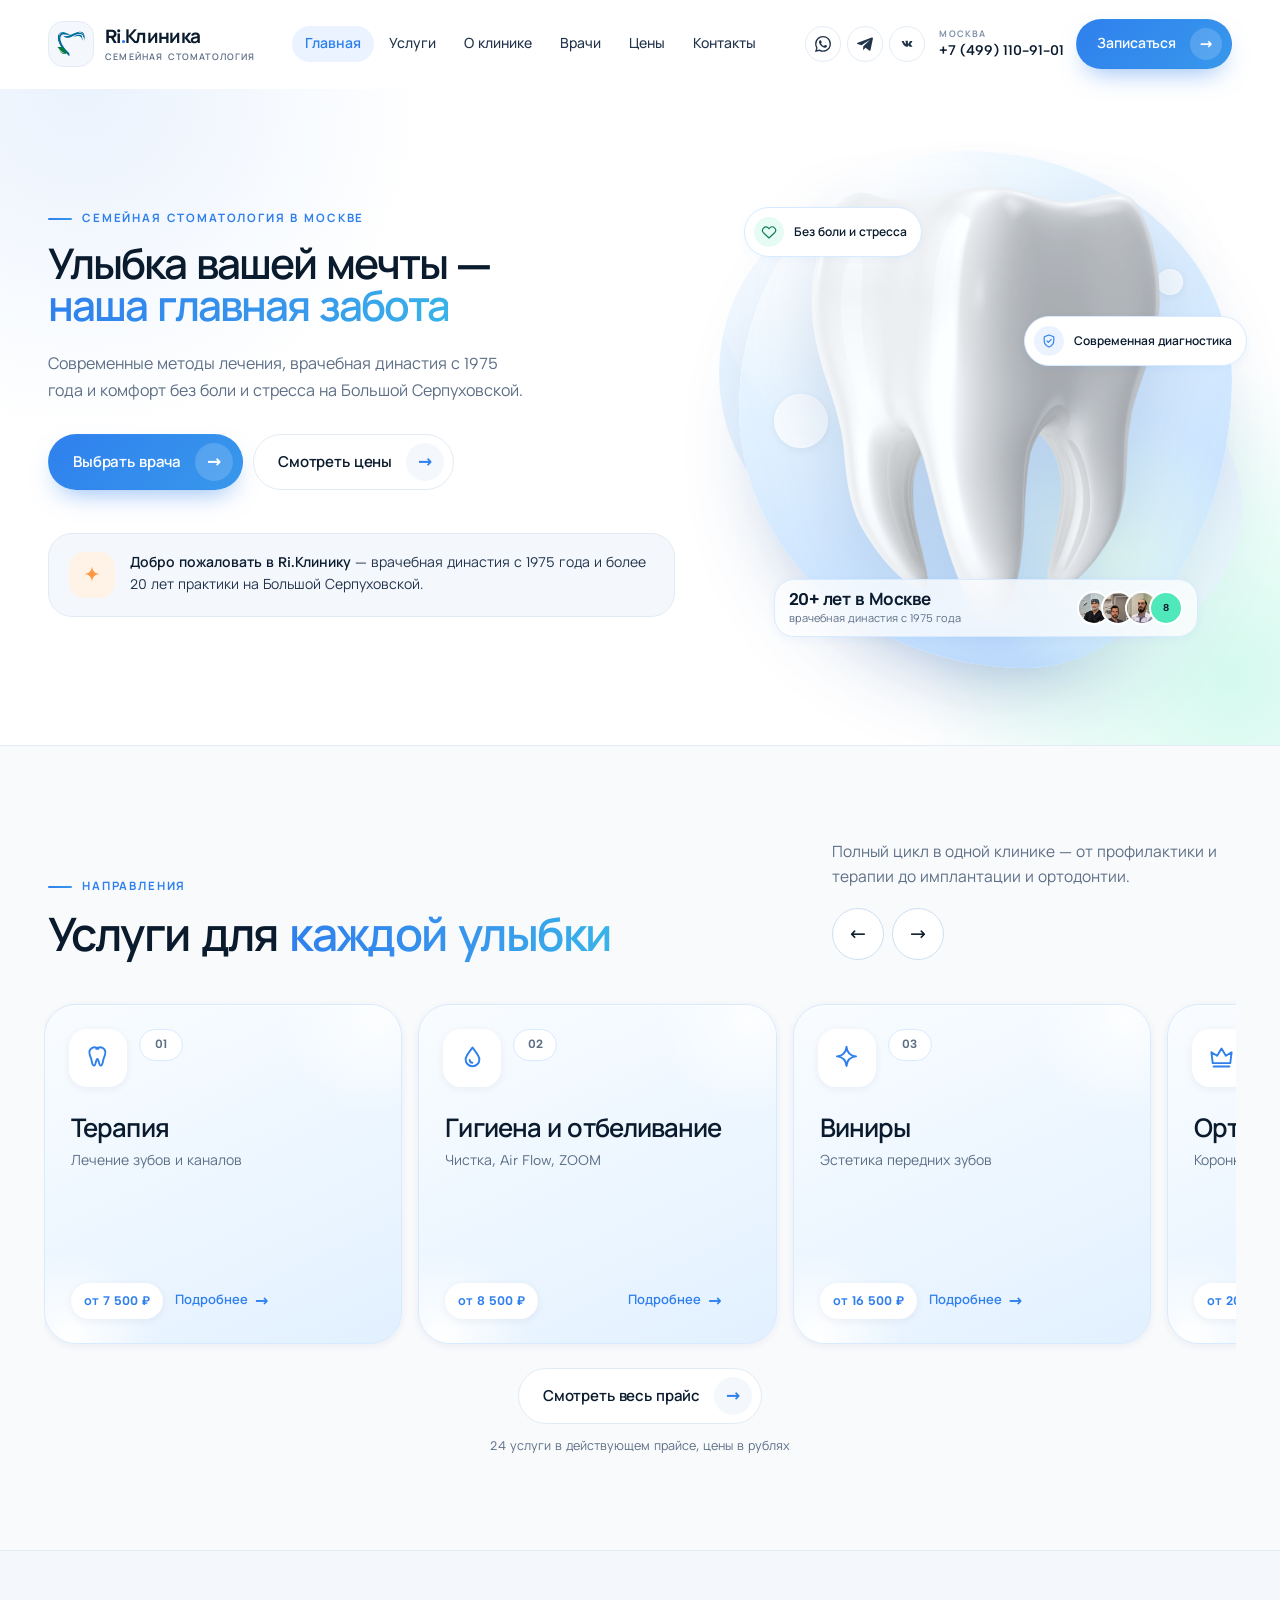
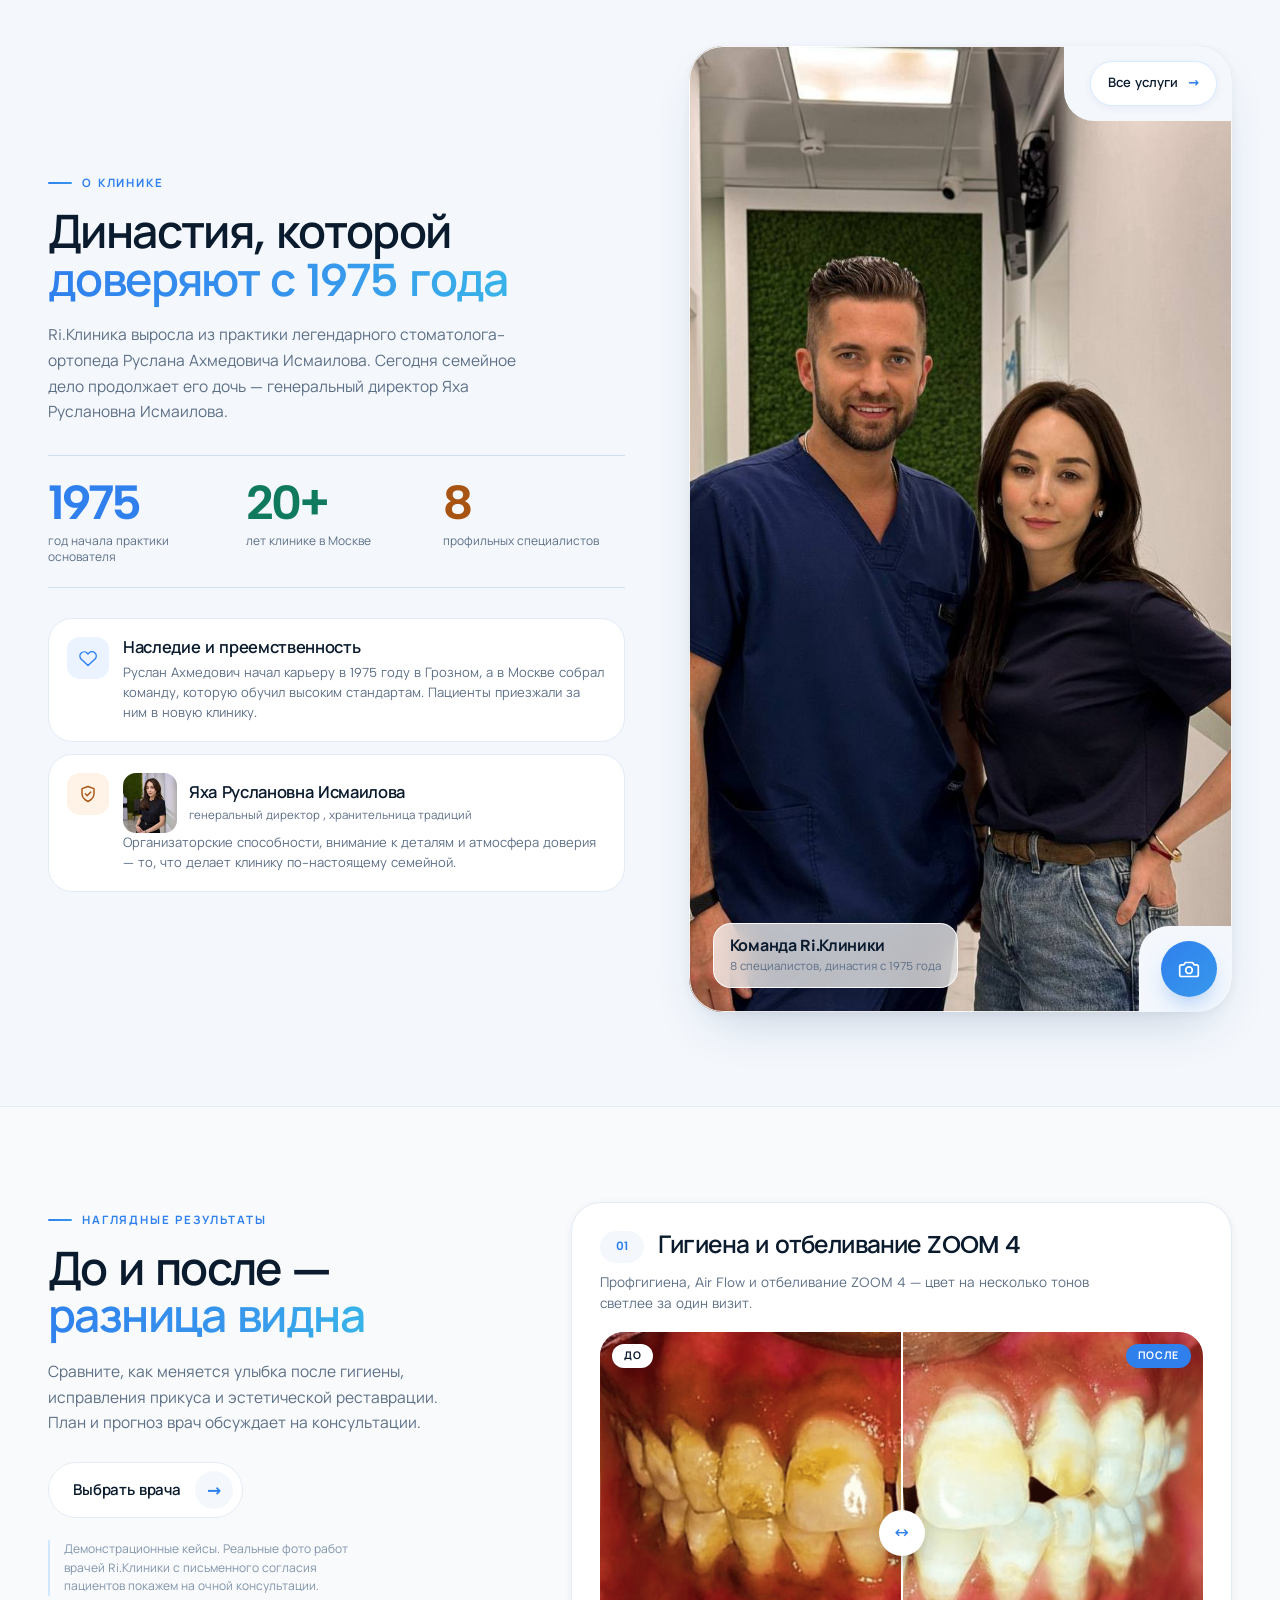
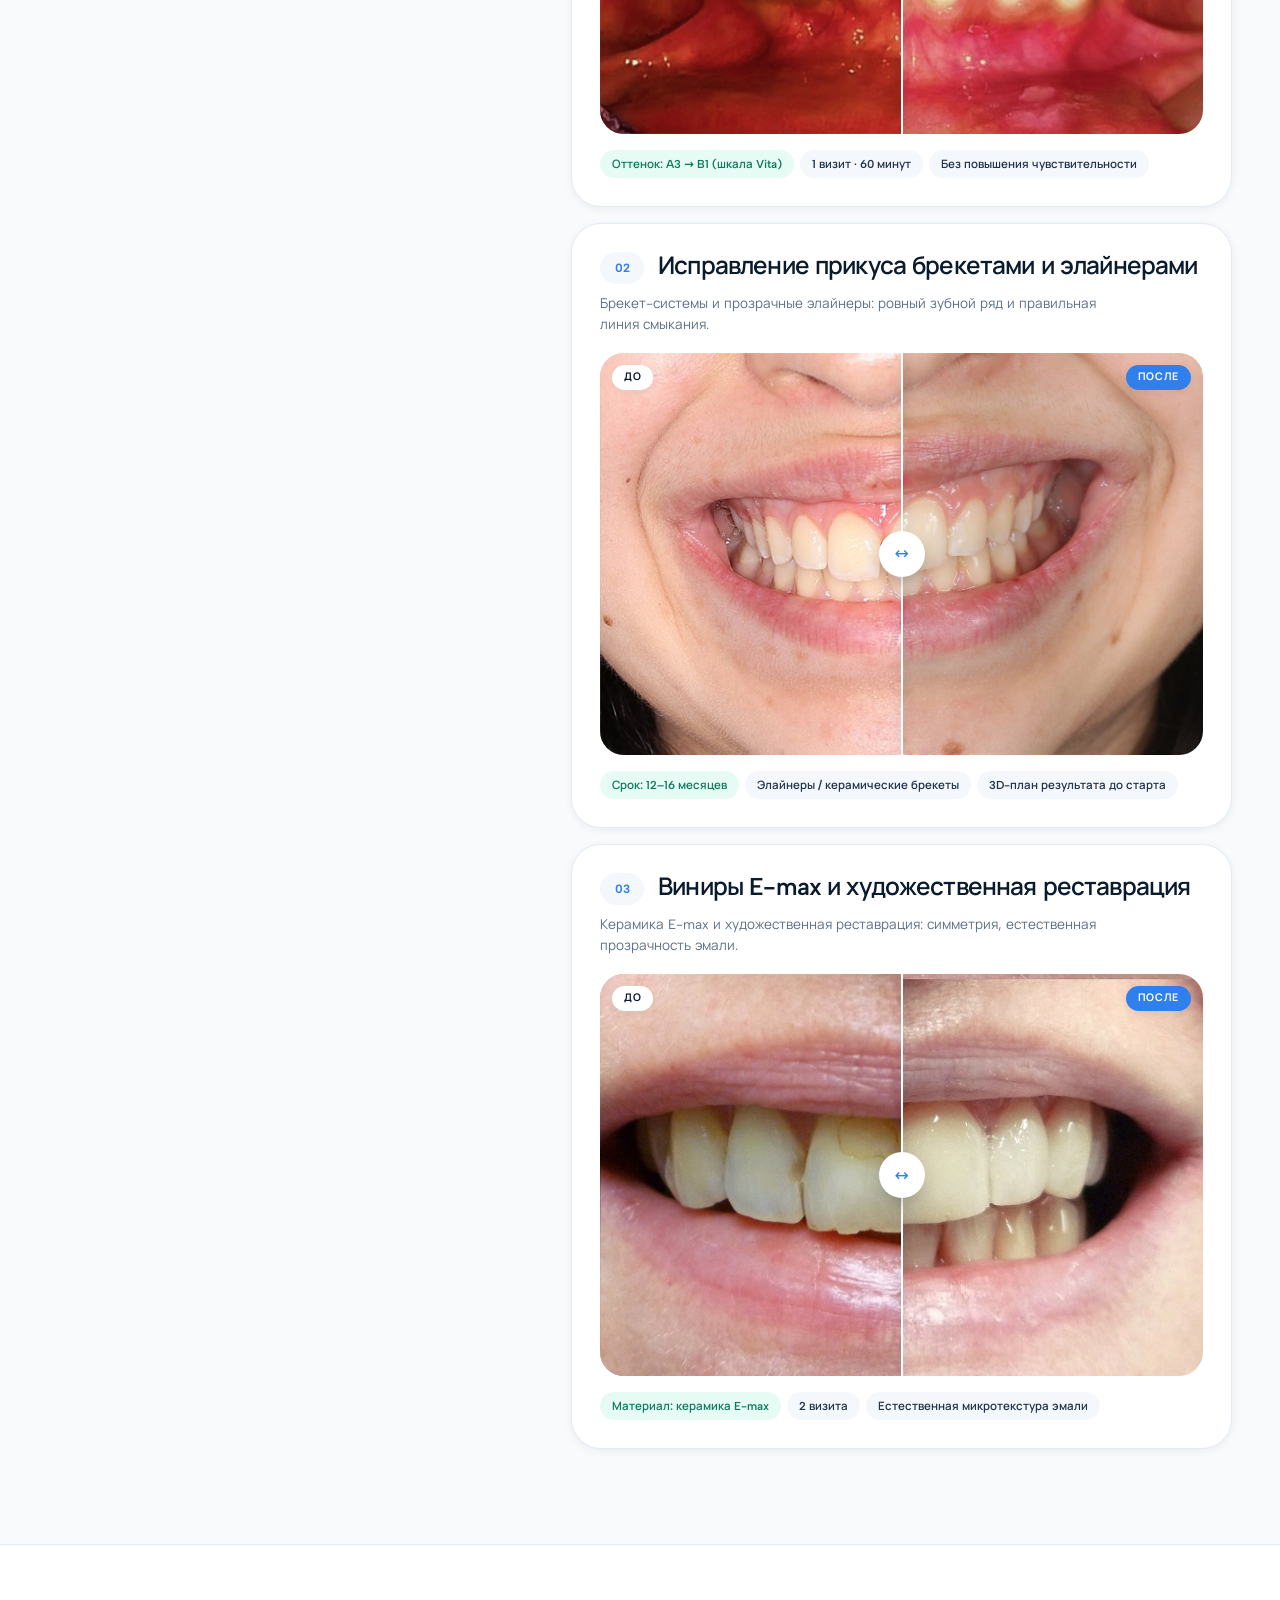
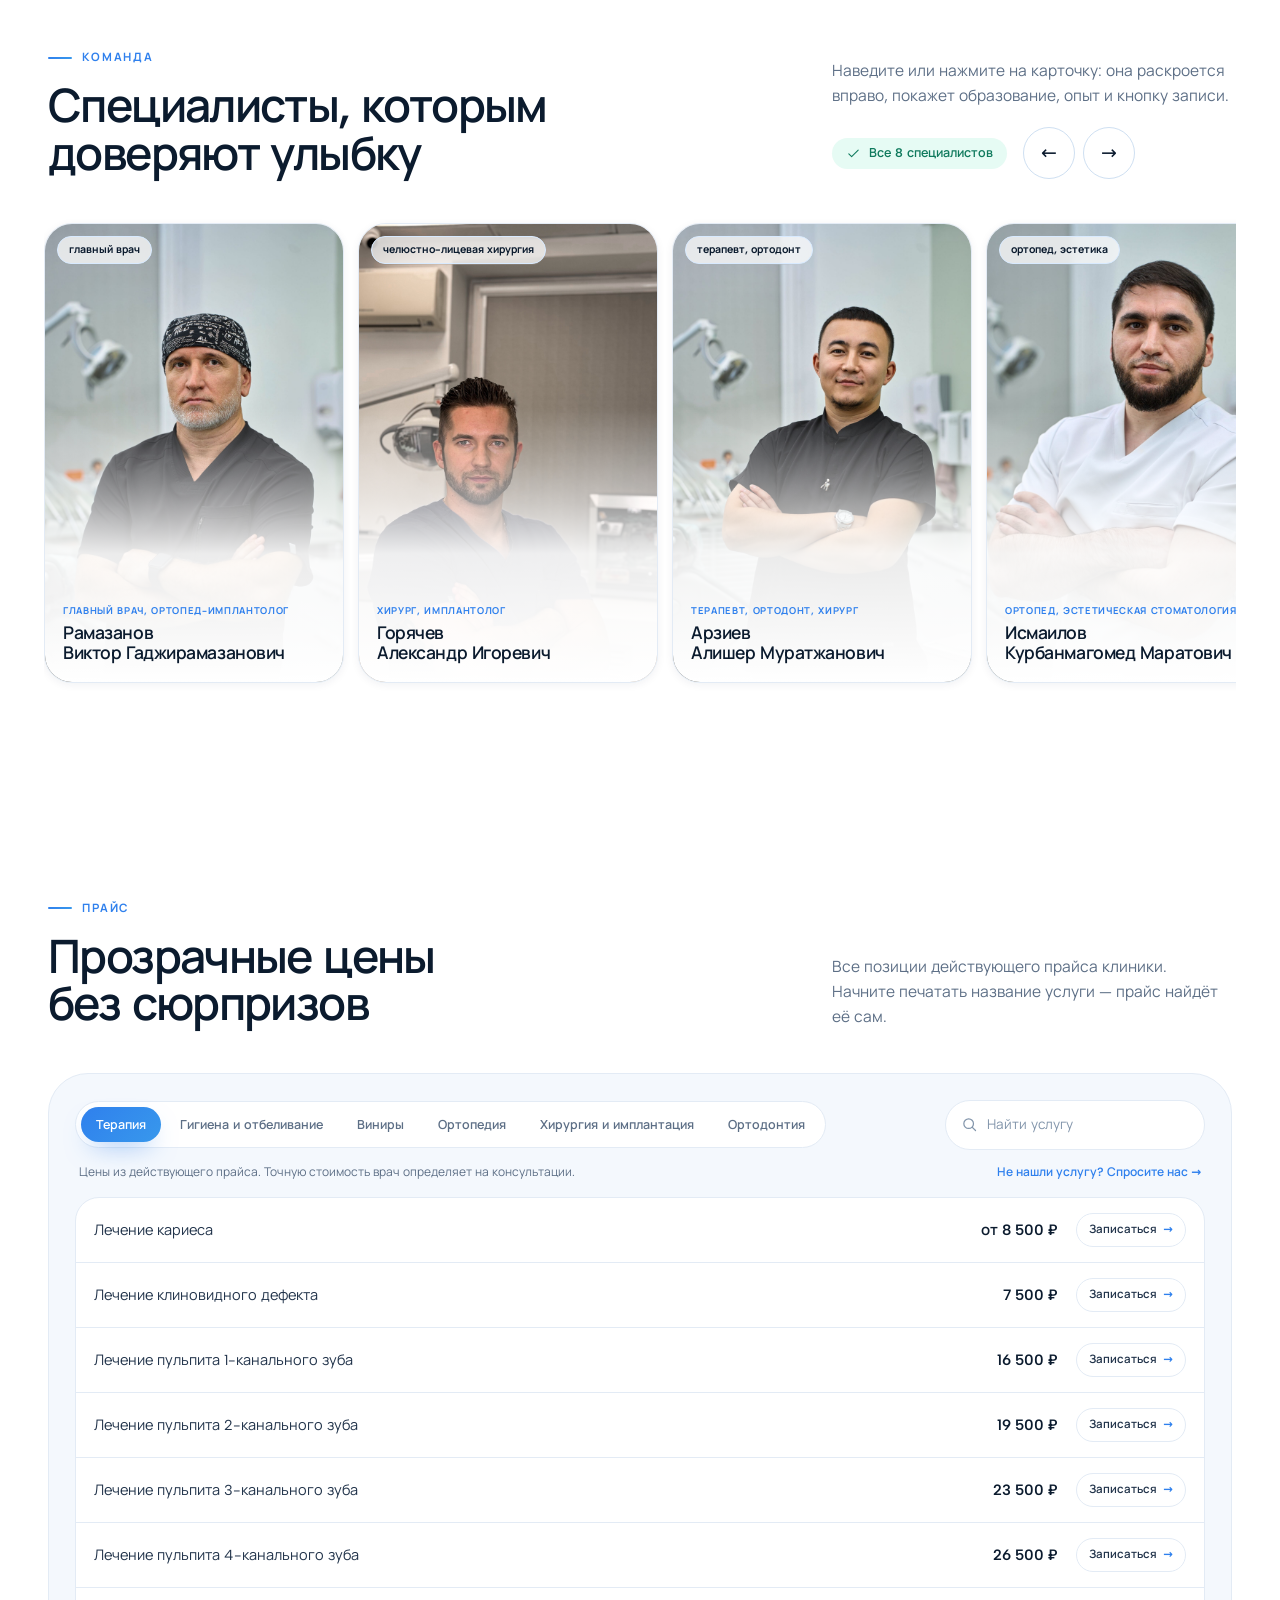
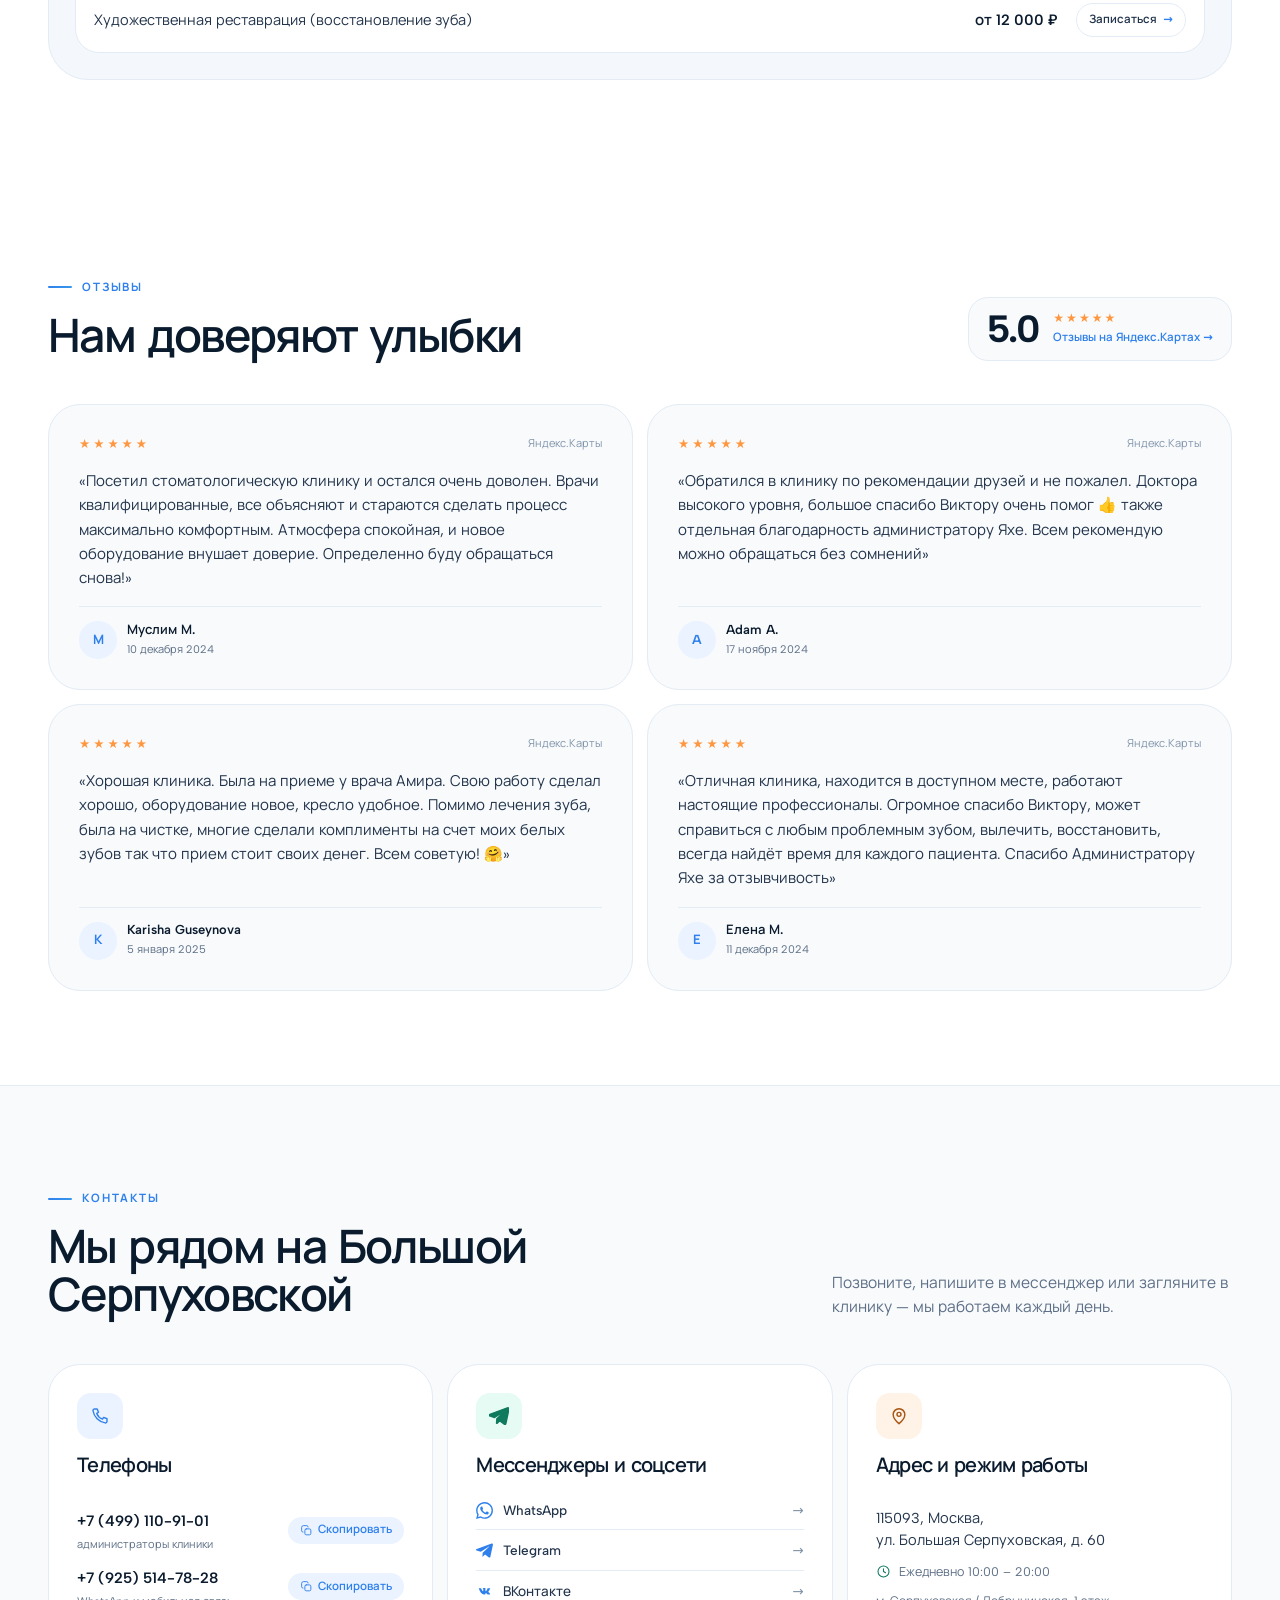
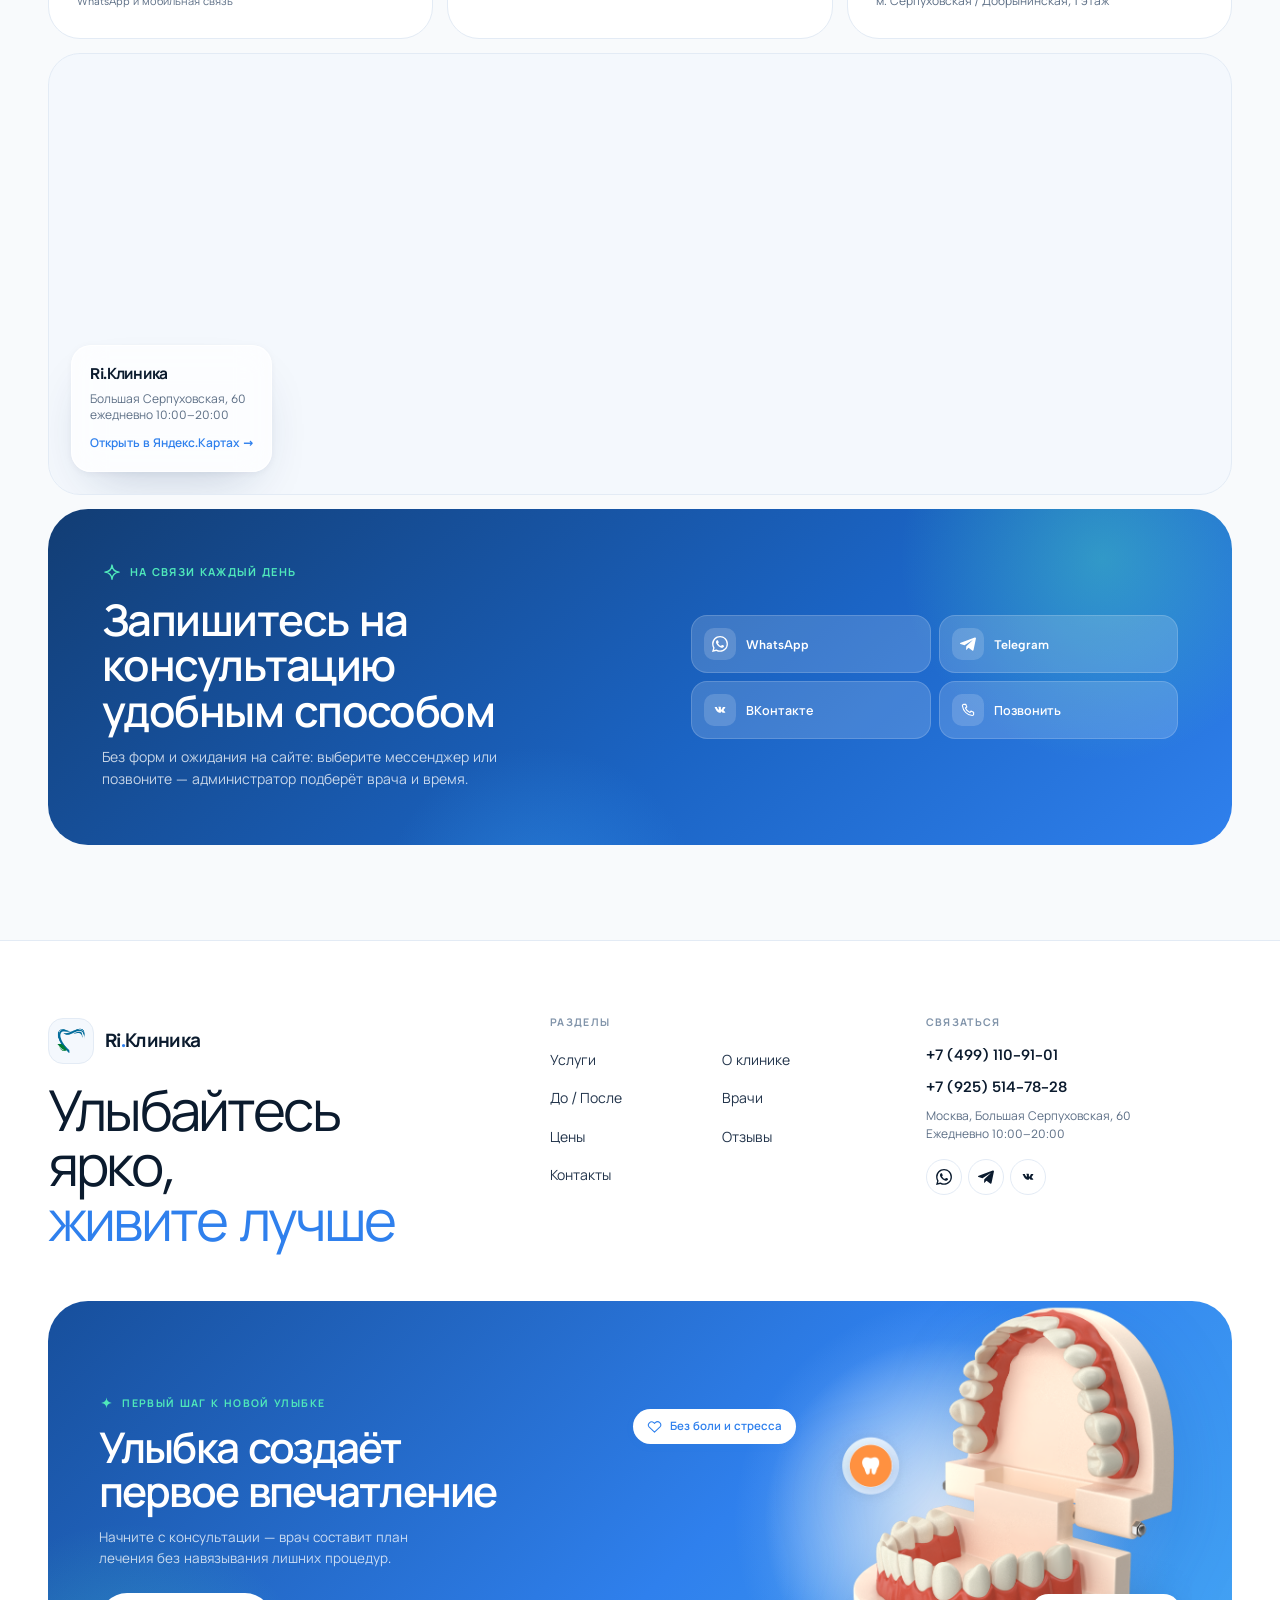
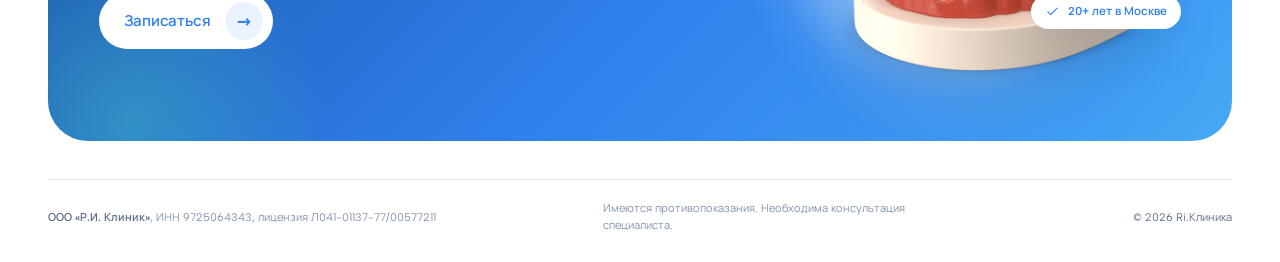
==== commit cc7664c7: "Local fonts and OG preview" ====
--- a/index.html
+++ b/index.html
@@ -7,9 +7,19 @@
   <meta name="description" content="Семейная стоматология Ri.Клиника в Москве: лечение, имплантация, ортодонтия, гигиена и эстетика. Врачебная династия с 1975 года. Большая Серпуховская, 60. Ежедневно 10:00–20:00.">
   <meta name="theme-color" content="#ffffff">
   <link rel="icon" href="assets/logo.png" type="image/png">
-  <link rel="preconnect" href="https://fonts.googleapis.com">
-  <link rel="preconnect" href="https://fonts.gstatic.com" crossorigin>
-  <link href="https://fonts.googleapis.com/css2?family=Albert+Sans:wght@400;500;600;700&family=Manrope:wght@400;500;600;700;800&display=swap" rel="stylesheet">
+  <meta property="og:type" content="website">
+  <meta property="og:site_name" content="Ri.Клиника">
+  <meta property="og:locale" content="ru_RU">
+  <meta property="og:url" content="https://cmexandgrex.github.io/r-clinic-demo/">
+  <meta property="og:title" content="Ri.Клиника — семейная стоматология на Большой Серпуховской">
+  <meta property="og:description" content="Семейная стоматология Ri.Клиника в Москве: лечение, имплантация, ортодонтия, гигиена и эстетика. Врачебная династия с 1975 года. Большая Серпуховская, 60.">
+  <meta property="og:image" content="https://cmexandgrex.github.io/r-clinic-demo/assets/team-doctors-trio.jpg">
+  <meta property="og:image:width" content="1680">
+  <meta property="og:image:height" content="1120">
+  <meta property="og:image:alt" content="Врачи Ri.Клиники">
+  <meta name="twitter:card" content="summary_large_image">
+  <link rel="preload" as="font" type="font/woff2" href="assets/fonts/albert-sans-latin.woff2" crossorigin>
+  <link rel="preload" as="font" type="font/woff2" href="assets/fonts/manrope-cyrillic.woff2" crossorigin>
   <link rel="preload" as="image" href="assets/team-doctors-trio.jpg">
   <link rel="stylesheet" href="tokens.css">
   <link rel="stylesheet" href="base.css">
--- a/base.css
+++ b/base.css
@@ -1,3 +1,37 @@
+/* Локальные шрифты: Albert Sans (латиница/цифры), Manrope (кириллица). Файлы — вариативные, wght 400–800. */
+@font-face {
+  font-family: "Albert Sans";
+  font-style: normal;
+  font-weight: 400 800;
+  font-display: swap;
+  src: url("assets/fonts/albert-sans-latin.woff2") format("woff2");
+  unicode-range: U+0000-00FF, U+0131, U+0152-0153, U+02BB-02BC, U+02C6, U+02DA, U+02DC, U+0304, U+0308, U+0329, U+2000-206F, U+20AC, U+2122, U+2191, U+2193, U+2212, U+2215, U+FEFF, U+FFFD;
+}
+@font-face {
+  font-family: "Albert Sans";
+  font-style: normal;
+  font-weight: 400 800;
+  font-display: swap;
+  src: url("assets/fonts/albert-sans-latin-ext.woff2") format("woff2");
+  unicode-range: U+0100-02BA, U+02BD-02C5, U+02C7-02CC, U+02CE-02D7, U+02DD-02FF, U+0304, U+0308, U+0329, U+1D00-1DBF, U+1E00-1E9F, U+1EF2-1EFF, U+2020, U+20A0-20AB, U+20AD-20C4, U+2113, U+2C60-2C7F, U+A720-A7FF;
+}
+@font-face {
+  font-family: "Manrope";
+  font-style: normal;
+  font-weight: 400 800;
+  font-display: swap;
+  src: url("assets/fonts/manrope-cyrillic.woff2") format("woff2");
+  unicode-range: U+0301, U+0400-045F, U+0490-0491, U+04B0-04B1, U+2116;
+}
+@font-face {
+  font-family: "Manrope";
+  font-style: normal;
+  font-weight: 400 800;
+  font-display: swap;
+  src: url("assets/fonts/manrope-cyrillic-ext.woff2") format("woff2");
+  unicode-range: U+0460-052F, U+1C80-1C8A, U+20B4, U+2DE0-2DFF, U+A640-A69F, U+FE2E-FE2F;
+}
+
 *, *::before, *::after { box-sizing: border-box; }
 
 html, body { overflow-x: clip; }
